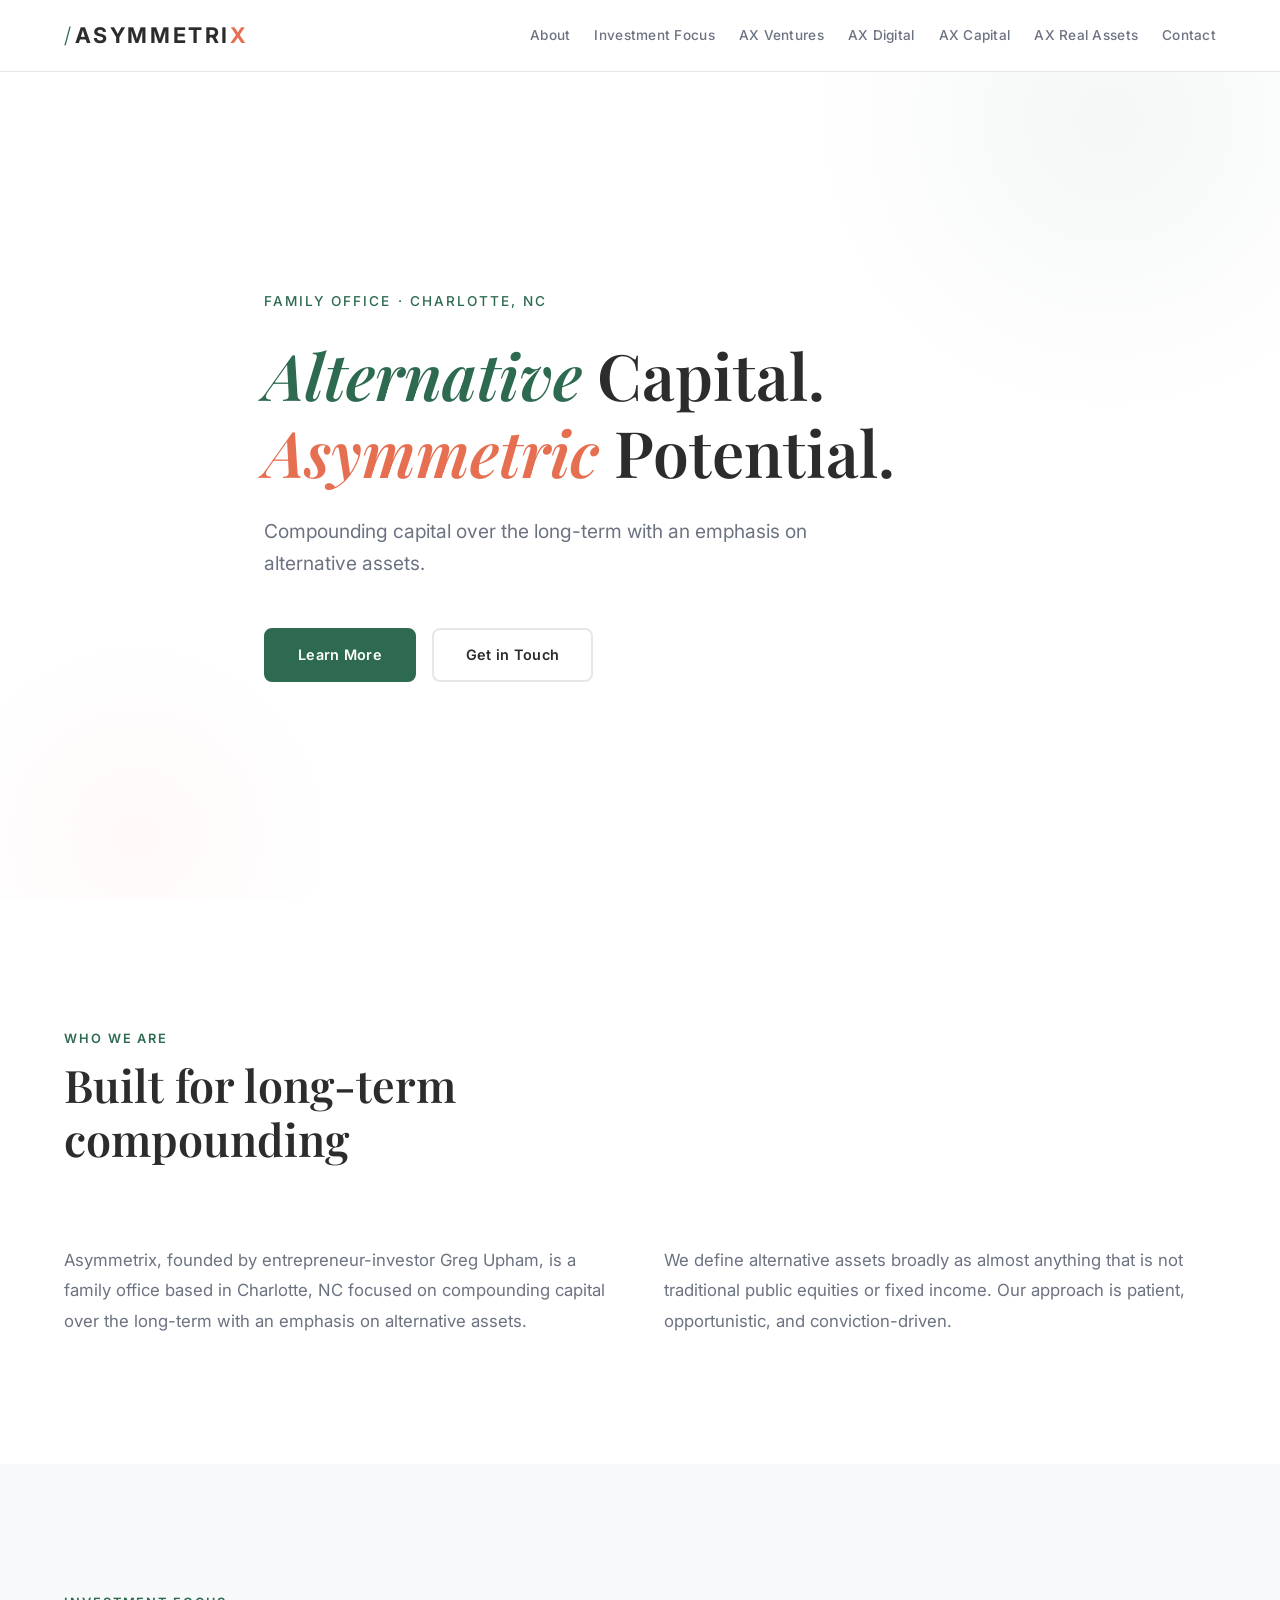
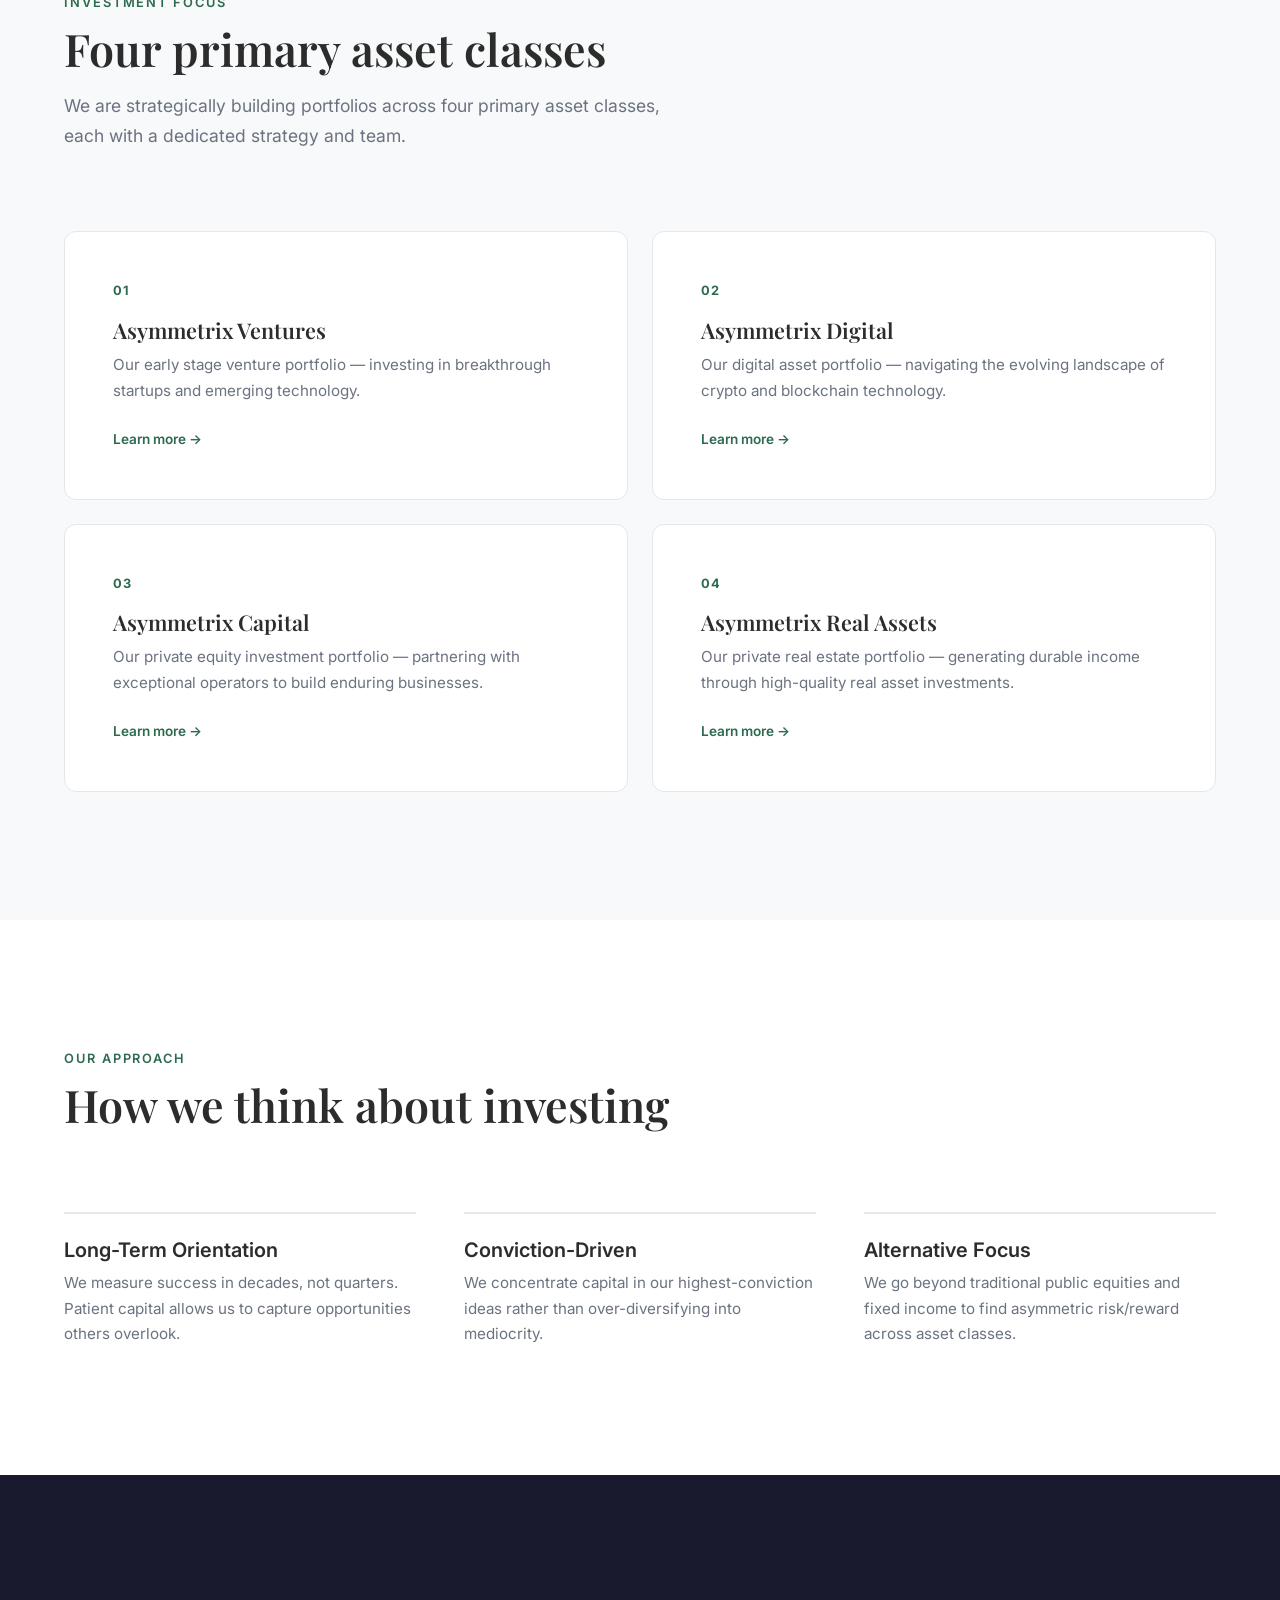
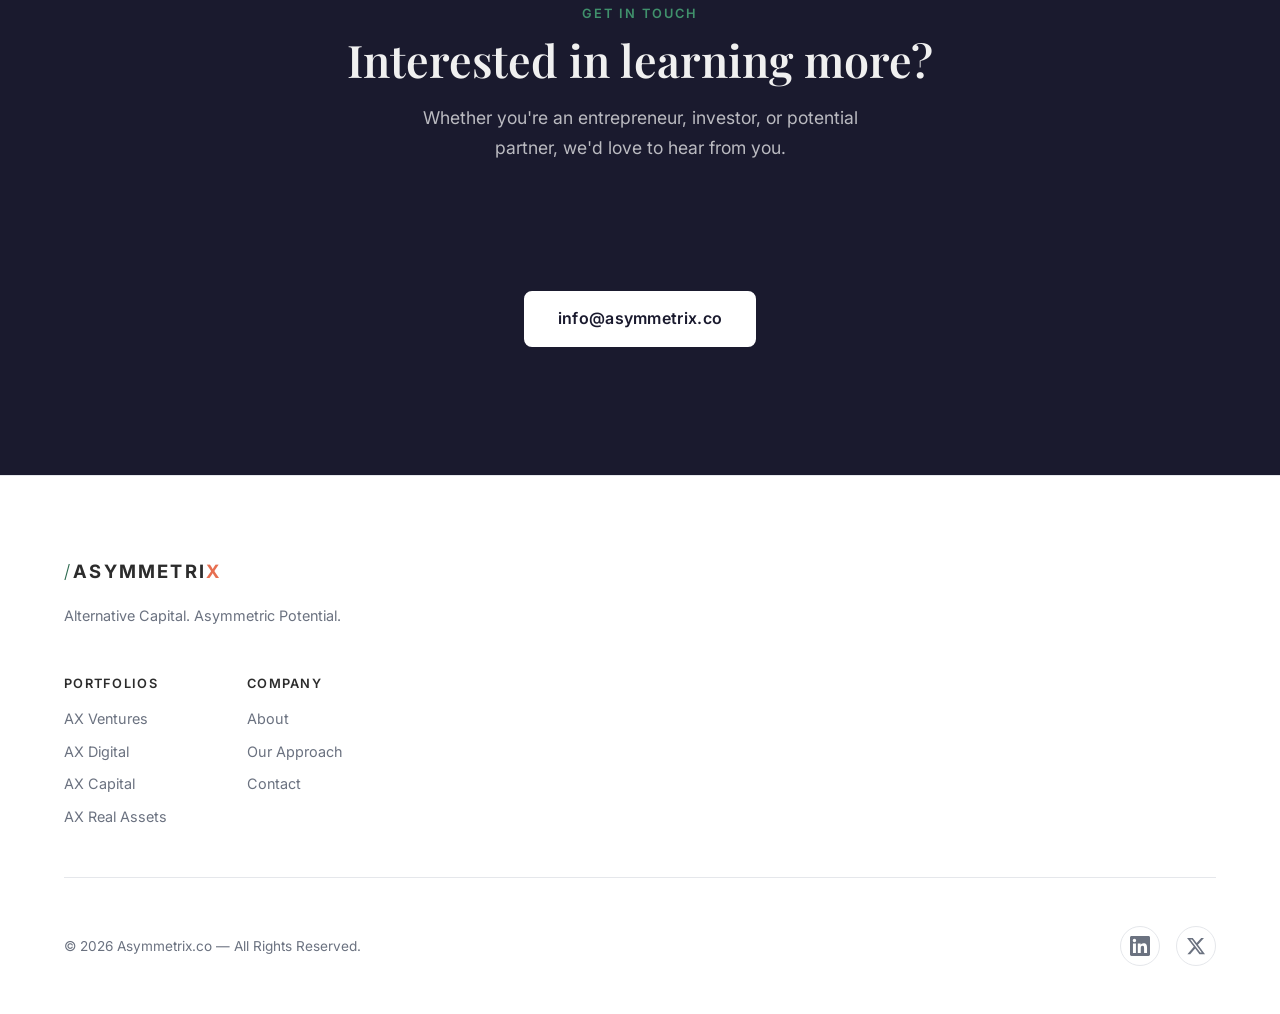
==== index.html @ 746d94e1 "Add redesigned website foundation — HTML, CSS, and JS Light & minimal redesign with clean typography" ====
<!DOCTYPE html>
<html lang="en">
<head>
  <meta charset="UTF-8">
  <meta name="viewport" content="width=device-width, initial-scale=1.0">
  <title>Asymmetrix — Alternative Capital. Asymmetric Potential.</title>
  <meta name="description" content="Asymmetrix is a family office based in Charlotte, NC focused on compounding capital over the long-term with an emphasis on alternative assets.">
  <link rel="stylesheet" href="css/styles.css">
  <!-- Google Fonts -->
  <link rel="preconnect" href="https://fonts.googleapis.com">
  <link rel="preconnect" href="https://fonts.gstatic.com" crossorigin>
  <link href="https://fonts.googleapis.com/css2?family=Inter:wght@300;400;500;600;700&family=Playfair+Display:ital,wght@0,400;0,600;1,400&display=swap" rel="stylesheet">
</head>
<body>

  <!-- ============================================
       HEADER / NAVIGATION
       ============================================ -->
  <header class="site-header" id="header">
    <div class="container header-inner">
      <!-- Logo -->
      <a href="/" class="logo">
        <span class="logo-mark">/</span>ASYMMETRI<span class="logo-x">X</span>
      </a>

      <!-- Mobile menu toggle -->
      <button class="menu-toggle" id="menuToggle" aria-label="Toggle navigation">
        <span></span>
        <span></span>
        <span></span>
      </button>

      <!-- Navigation -->
      <nav class="main-nav" id="mainNav">
        <a href="#about">About</a>
        <a href="#focus">Investment Focus</a>
        <a href="#ventures">AX Ventures</a>
        <a href="#digital">AX Digital</a>
        <a href="#capital">AX Capital</a>
        <a href="#real-assets">AX Real Assets</a>
        <a href="#contact">Contact</a>
      </nav>
    </div>
  </header>

  <!-- ============================================
       HERO SECTION
       ============================================ -->
  <section class="hero">
    <div class="container hero-content">
      <p class="hero-label">Family Office &middot; Charlotte, NC</p>
      <h1 class="hero-title">
        <span class="hero-alt">Alternative</span> Capital.<br>
        <span class="hero-asym">Asymmetric</span> Potential.
      </h1>
      <p class="hero-subtitle">
        Compounding capital over the long-term with an emphasis on alternative assets.
      </p>
      <div class="hero-actions">
        <a href="#about" class="btn btn-primary">Learn More</a>
        <a href="#contact" class="btn btn-outline">Get in Touch</a>
      </div>
    </div>
  </section>

  <!-- ============================================
       ABOUT SECTION — "Who Are We?"
       ============================================ -->
  <section class="section" id="about">
    <div class="container">
      <div class="section-header">
        <p class="section-label">Who We Are</p>
        <h2 class="section-title">Built for long-term<br>compounding</h2>
      </div>
      <div class="two-col">
        <div class="col">
          <p>
            Asymmetrix, founded by entrepreneur-investor Greg Upham, is a
            family office based in Charlotte, NC focused on compounding
            capital over the long-term with an emphasis on alternative assets.
          </p>
        </div>
        <div class="col">
          <p>
            We define alternative assets broadly as almost anything that is not
            traditional public equities or fixed income. Our approach is
            patient, opportunistic, and conviction-driven.
          </p>
        </div>
      </div>
    </div>
  </section>

  <!-- ============================================
       INVESTMENT FOCUS SECTION
       ============================================ -->
  <section class="section section-light" id="focus">
    <div class="container">
      <div class="section-header">
        <p class="section-label">Investment Focus</p>
        <h2 class="section-title">Four primary asset classes</h2>
        <p class="section-desc">
          We are strategically building portfolios across four primary asset
          classes, each with a dedicated strategy and team.
        </p>
      </div>

      <div class="card-grid">
        <!-- Card 1: Ventures -->
        <a href="#ventures" class="card" id="ventures">
          <div class="card-number">01</div>
          <h3 class="card-title">Asymmetrix Ventures</h3>
          <p class="card-desc">Our early stage venture portfolio — investing in breakthrough startups and emerging technology.</p>
          <span class="card-link">Learn more &rarr;</span>
        </a>

        <!-- Card 2: Digital -->
        <a href="#digital" class="card" id="digital">
          <div class="card-number">02</div>
          <h3 class="card-title">Asymmetrix Digital</h3>
          <p class="card-desc">Our digital asset portfolio — navigating the evolving landscape of crypto and blockchain technology.</p>
          <span class="card-link">Learn more &rarr;</span>
        </a>

        <!-- Card 3: Capital -->
        <a href="#capital" class="card" id="capital">
          <div class="card-number">03</div>
          <h3 class="card-title">Asymmetrix Capital</h3>
          <p class="card-desc">Our private equity investment portfolio — partnering with exceptional operators to build enduring businesses.</p>
          <span class="card-link">Learn more &rarr;</span>
        </a>

        <!-- Card 4: Real Assets -->
        <a href="#real-assets" class="card" id="real-assets">
          <div class="card-number">04</div>
          <h3 class="card-title">Asymmetrix Real Assets</h3>
          <p class="card-desc">Our private real estate portfolio — generating durable income through high-quality real asset investments.</p>
          <span class="card-link">Learn more &rarr;</span>
        </a>
      </div>
    </div>
  </section>

  <!-- ============================================
       VALUES / PHILOSOPHY SECTION
       ============================================ -->
  <section class="section" id="philosophy">
    <div class="container">
      <div class="section-header">
        <p class="section-label">Our Approach</p>
        <h2 class="section-title">How we think about investing</h2>
      </div>
      <div class="values-grid">
        <div class="value-item">
          <h3>Long-Term Orientation</h3>
          <p>We measure success in decades, not quarters. Patient capital allows us to capture opportunities others overlook.</p>
        </div>
        <div class="value-item">
          <h3>Conviction-Driven</h3>
          <p>We concentrate capital in our highest-conviction ideas rather than over-diversifying into mediocrity.</p>
        </div>
        <div class="value-item">
          <h3>Alternative Focus</h3>
          <p>We go beyond traditional public equities and fixed income to find asymmetric risk/reward across asset classes.</p>
        </div>
      </div>
    </div>
  </section>

  <!-- ============================================
       CONTACT SECTION
       ============================================ -->
  <section class="section section-dark" id="contact">
    <div class="container contact-content">
      <div class="section-header">
        <p class="section-label section-label-light">Get in Touch</p>
        <h2 class="section-title section-title-light">Interested in learning more?</h2>
        <p class="contact-text">
          Whether you're an entrepreneur, investor, or potential partner,
          we'd love to hear from you.
        </p>
      </div>
      <a href="mailto:info@asymmetrix.co" class="btn btn-white">info@asymmetrix.co</a>
    </div>
  </section>

  <!-- ============================================
       FOOTER
       ============================================ -->
  <footer class="site-footer">
    <div class="container footer-inner">
      <div class="footer-brand">
        <a href="/" class="logo logo-footer">
          <span class="logo-mark">/</span>ASYMMETRI<span class="logo-x">X</span>
        </a>
        <p class="footer-tagline">Alternative Capital. Asymmetric Potential.</p>
      </div>

      <div class="footer-links">
        <div class="footer-col">
          <h4>Portfolios</h4>
          <a href="#ventures">AX Ventures</a>
          <a href="#digital">AX Digital</a>
          <a href="#capital">AX Capital</a>
          <a href="#real-assets">AX Real Assets</a>
        </div>
        <div class="footer-col">
          <h4>Company</h4>
          <a href="#about">About</a>
          <a href="#philosophy">Our Approach</a>
          <a href="#contact">Contact</a>
        </div>
      </div>

      <div class="footer-bottom">
        <p>&copy; 2026 Asymmetrix.co &mdash; All Rights Reserved.</p>
        <div class="footer-social">
          <!-- Update these href values with your actual social links -->
          <a href="https://linkedin.com" target="_blank" rel="noopener" aria-label="LinkedIn">
            <svg width="20" height="20" viewBox="0 0 24 24" fill="currentColor"><path d="M20.447 20.452h-3.554v-5.569c0-1.328-.027-3.037-1.852-3.037-1.853 0-2.136 1.445-2.136 2.939v5.667H9.351V9h3.414v1.561h.046c.477-.9 1.637-1.85 3.37-1.85 3.601 0 4.267 2.37 4.267 5.455v6.286zM5.337 7.433a2.062 2.062 0 01-2.063-2.065 2.064 2.064 0 112.063 2.065zm1.782 13.019H3.555V9h3.564v11.452zM22.225 0H1.771C.792 0 0 .774 0 1.729v20.542C0 23.227.792 24 1.771 24h20.451C23.2 24 24 23.227 24 22.271V1.729C24 .774 23.2 0 22.222 0h.003z"/></svg>
          </a>
          <a href="https://twitter.com" target="_blank" rel="noopener" aria-label="Twitter / X">
            <svg width="20" height="20" viewBox="0 0 24 24" fill="currentColor"><path d="M18.244 2.25h3.308l-7.227 8.26 8.502 11.24H16.17l-5.214-6.817L4.99 21.75H1.68l7.73-8.835L1.254 2.25H8.08l4.713 6.231zm-1.161 17.52h1.833L7.084 4.126H5.117z"/></svg>
          </a>
        </div>
      </div>
    </div>
  </footer>

  <script src="js/main.js"></script>
</body>
</html>
---- css/styles.css ----
/* ============================================
   ASYMMETRIX — Main Stylesheet

   TABLE OF CONTENTS:
   1. Variables & Reset
   2. Typography
   3. Layout Utilities
   4. Header & Navigation
   5. Hero Section
   6. Sections (General)
   7. About Section
   8. Investment Focus Cards
   9. Values / Philosophy
   10. Contact Section
   11. Footer
   12. Buttons
   13. Animations
   14. Responsive (Tablet)
   15. Responsive (Mobile)
   ============================================ */

/* ============================================
   1. VARIABLES & RESET
   ============================================ */
:root {
  /* Brand Colors — edit these to update the entire site */
  --color-primary: #2d6a4f;        /* Deep green — main brand color */
  --color-primary-light: #40916c;  /* Lighter green for hovers */
  --color-accent: #e76f51;         /* Warm orange accent (from original tagline) */

  /* Neutrals */
  --color-bg: #ffffff;
  --color-bg-light: #f8f9fa;
  --color-bg-dark: #1a1a2e;
  --color-text: #2c2c2c;
  --color-text-secondary: #6b7280;
  --color-text-light: #f0f0f0;
  --color-border: #e5e7eb;

  /* Typography */
  --font-sans: 'Inter', -apple-system, BlinkMacSystemFont, 'Segoe UI', sans-serif;
  --font-serif: 'Playfair Display', Georgia, 'Times New Roman', serif;

  /* Spacing scale */
  --space-xs: 0.5rem;
  --space-sm: 1rem;
  --space-md: 1.5rem;
  --space-lg: 3rem;
  --space-xl: 5rem;
  --space-2xl: 8rem;

  /* Sizing */
  --max-width: 1200px;
  --header-height: 72px;

  /* Transitions */
  --transition: 0.3s ease;
}

*,
*::before,
*::after {
  margin: 0;
  padding: 0;
  box-sizing: border-box;
}

html {
  scroll-behavior: smooth;
  scroll-padding-top: var(--header-height);
}

body {
  font-family: var(--font-sans);
  font-size: 1rem;
  line-height: 1.7;
  color: var(--color-text);
  background: var(--color-bg);
  -webkit-font-smoothing: antialiased;
  -moz-osx-font-smoothing: grayscale;
}

img {
  max-width: 100%;
  height: auto;
  display: block;
}

a {
  text-decoration: none;
  color: inherit;
  transition: color var(--transition);
}

/* ============================================
   2. TYPOGRAPHY
   ============================================ */
h1, h2, h3, h4 {
  font-family: var(--font-serif);
  font-weight: 600;
  line-height: 1.2;
}

h1 { font-size: clamp(2.5rem, 5vw, 4rem); }
h2 { font-size: clamp(2rem, 3.5vw, 3rem); }
h3 { font-size: 1.25rem; font-family: var(--font-sans); font-weight: 600; }

p {
  color: var(--color-text-secondary);
  max-width: 60ch;
}

/* ============================================
   3. LAYOUT UTILITIES
   ============================================ */
.container {
  width: 100%;
  max-width: var(--max-width);
  margin: 0 auto;
  padding: 0 var(--space-md);
}

.two-col {
  display: grid;
  grid-template-columns: 1fr 1fr;
  gap: var(--space-lg);
  margin-top: var(--space-lg);
}

/* ============================================
   4. HEADER & NAVIGATION
   ============================================ */
.site-header {
  position: fixed;
  top: 0;
  left: 0;
  right: 0;
  z-index: 1000;
  height: var(--header-height);
  background: rgba(255, 255, 255, 0.95);
  backdrop-filter: blur(12px);
  -webkit-backdrop-filter: blur(12px);
  border-bottom: 1px solid var(--color-border);
  transition: box-shadow var(--transition);
}

.site-header.scrolled {
  box-shadow: 0 1px 12px rgba(0, 0, 0, 0.06);
}

.header-inner {
  display: flex;
  align-items: center;
  justify-content: space-between;
  height: 100%;
}

/* Logo */
.logo {
  font-family: var(--font-sans);
  font-size: 1.35rem;
  font-weight: 700;
  letter-spacing: 0.12em;
  color: var(--color-text);
}

.logo-mark {
  color: var(--color-primary);
  font-weight: 300;
  margin-right: 1px;
}

.logo-x {
  color: var(--color-accent);
}

/* Desktop Nav */
.main-nav {
  display: flex;
  align-items: center;
  gap: var(--space-md);
}

.main-nav a {
  font-size: 0.85rem;
  font-weight: 500;
  color: var(--color-text-secondary);
  letter-spacing: 0.02em;
  padding: 0.35rem 0;
  position: relative;
}

.main-nav a::after {
  content: '';
  position: absolute;
  bottom: 0;
  left: 0;
  width: 0;
  height: 2px;
  background: var(--color-primary);
  transition: width var(--transition);
}

.main-nav a:hover {
  color: var(--color-text);
}

.main-nav a:hover::after {
  width: 100%;
}

/* Mobile menu toggle */
.menu-toggle {
  display: none;
  flex-direction: column;
  justify-content: center;
  gap: 5px;
  background: none;
  border: none;
  cursor: pointer;
  padding: 8px;
  z-index: 1001;
}

.menu-toggle span {
  display: block;
  width: 24px;
  height: 2px;
  background: var(--color-text);
  transition: var(--transition);
}

.menu-toggle.active span:nth-child(1) {
  transform: rotate(45deg) translate(5px, 5px);
}

.menu-toggle.active span:nth-child(2) {
  opacity: 0;
}

.menu-toggle.active span:nth-child(3) {
  transform: rotate(-45deg) translate(5px, -5px);
}

/* ============================================
   5. HERO SECTION
   ============================================ */
.hero {
  min-height: 100vh;
  display: flex;
  align-items: center;
  padding-top: var(--header-height);
  background: var(--color-bg);
  position: relative;
  overflow: hidden;
}

/* Subtle decorative element */
.hero::before {
  content: '';
  position: absolute;
  top: -20%;
  right: -10%;
  width: 600px;
  height: 600px;
  background: radial-gradient(circle, rgba(45, 106, 79, 0.05) 0%, transparent 70%);
  border-radius: 50%;
  pointer-events: none;
}

.hero::after {
  content: '';
  position: absolute;
  bottom: -15%;
  left: -5%;
  width: 400px;
  height: 400px;
  background: radial-gradient(circle, rgba(231, 111, 81, 0.04) 0%, transparent 70%);
  border-radius: 50%;
  pointer-events: none;
}

.hero-content {
  position: relative;
  z-index: 1;
  max-width: 800px;
}

.hero-label {
  font-size: 0.85rem;
  font-weight: 500;
  letter-spacing: 0.15em;
  text-transform: uppercase;
  color: var(--color-primary);
  margin-bottom: var(--space-md);
}

.hero-title {
  color: var(--color-text);
  margin-bottom: var(--space-md);
}

.hero-alt {
  font-style: italic;
  color: var(--color-primary);
}

.hero-asym {
  font-style: italic;
  color: var(--color-accent);
}

.hero-subtitle {
  font-size: 1.2rem;
  max-width: 50ch;
  margin-bottom: var(--space-lg);
}

.hero-actions {
  display: flex;
  gap: var(--space-sm);
  flex-wrap: wrap;
}

/* ============================================
   6. SECTIONS (General)
   ============================================ */
.section {
  padding: var(--space-2xl) 0;
}

.section-light {
  background: var(--color-bg-light);
}

.section-dark {
  background: var(--color-bg-dark);
}

.section-header {
  margin-bottom: var(--space-xl);
}

.section-label {
  font-size: 0.8rem;
  font-weight: 600;
  letter-spacing: 0.15em;
  text-transform: uppercase;
  color: var(--color-primary);
  margin-bottom: var(--space-xs);
}

.section-label-light {
  color: var(--color-primary-light);
}

.section-title {
  color: var(--color-text);
  margin-bottom: var(--space-sm);
}

.section-title-light {
  color: var(--color-text-light);
}

.section-desc {
  font-size: 1.1rem;
  max-width: 55ch;
}

/* ============================================
   7. ABOUT SECTION
   ============================================ */
.two-col p {
  font-size: 1.05rem;
  line-height: 1.8;
}

/* ============================================
   8. INVESTMENT FOCUS CARDS
   ============================================ */
.card-grid {
  display: grid;
  grid-template-columns: repeat(2, 1fr);
  gap: var(--space-md);
}

.card {
  display: flex;
  flex-direction: column;
  padding: var(--space-lg);
  background: var(--color-bg);
  border: 1px solid var(--color-border);
  border-radius: 12px;
  transition: all var(--transition);
  cursor: pointer;
}

.card:hover {
  border-color: var(--color-primary);
  box-shadow: 0 8px 30px rgba(45, 106, 79, 0.08);
  transform: translateY(-2px);
}

.card-number {
  font-size: 0.8rem;
  font-weight: 700;
  color: var(--color-primary);
  letter-spacing: 0.05em;
  margin-bottom: var(--space-sm);
}

.card-title {
  font-family: var(--font-serif);
  font-size: 1.35rem;
  font-weight: 600;
  color: var(--color-text);
  margin-bottom: var(--space-xs);
}

.card-desc {
  font-size: 0.95rem;
  flex-grow: 1;
  margin-bottom: var(--space-md);
}

.card-link {
  font-size: 0.85rem;
  font-weight: 600;
  color: var(--color-primary);
  transition: color var(--transition);
}

.card:hover .card-link {
  color: var(--color-primary-light);
}

/* ============================================
   9. VALUES / PHILOSOPHY
   ============================================ */
.values-grid {
  display: grid;
  grid-template-columns: repeat(3, 1fr);
  gap: var(--space-lg);
  margin-top: var(--space-lg);
}

.value-item {
  padding-top: var(--space-md);
  border-top: 2px solid var(--color-border);
}

.value-item:hover {
  border-top-color: var(--color-primary);
}

.value-item h3 {
  margin-bottom: var(--space-xs);
  color: var(--color-text);
}

.value-item p {
  font-size: 0.95rem;
}

/* ============================================
   10. CONTACT SECTION
   ============================================ */
.contact-content {
  text-align: center;
  display: flex;
  flex-direction: column;
  align-items: center;
}

.contact-content .section-header {
  display: flex;
  flex-direction: column;
  align-items: center;
}

.contact-text {
  font-size: 1.1rem;
  color: rgba(255, 255, 255, 0.7);
  max-width: 45ch;
  margin-bottom: var(--space-lg);
}

/* ============================================
   11. FOOTER
   ============================================ */
.site-footer {
  background: var(--color-bg);
  border-top: 1px solid var(--color-border);
  padding: var(--space-xl) 0 var(--space-lg);
}

.footer-inner {
  display: flex;
  flex-direction: column;
  gap: var(--space-lg);
}

.footer-brand {
  max-width: 300px;
}

.logo-footer {
  font-size: 1.15rem;
  margin-bottom: var(--space-xs);
  display: inline-block;
}

.footer-tagline {
  font-size: 0.9rem;
  color: var(--color-text-secondary);
  margin-top: var(--space-xs);
}

.footer-links {
  display: flex;
  gap: var(--space-xl);
}

.footer-col {
  display: flex;
  flex-direction: column;
  gap: var(--space-xs);
}

.footer-col h4 {
  font-family: var(--font-sans);
  font-size: 0.8rem;
  font-weight: 600;
  letter-spacing: 0.1em;
  text-transform: uppercase;
  color: var(--color-text);
  margin-bottom: var(--space-xs);
}

.footer-col a {
  font-size: 0.9rem;
  color: var(--color-text-secondary);
}

.footer-col a:hover {
  color: var(--color-primary);
}

.footer-bottom {
  display: flex;
  align-items: center;
  justify-content: space-between;
  padding-top: var(--space-lg);
  border-top: 1px solid var(--color-border);
}

.footer-bottom p {
  font-size: 0.85rem;
  color: var(--color-text-secondary);
}

.footer-social {
  display: flex;
  gap: var(--space-sm);
}

.footer-social a {
  display: flex;
  align-items: center;
  justify-content: center;
  width: 40px;
  height: 40px;
  border-radius: 50%;
  color: var(--color-text-secondary);
  border: 1px solid var(--color-border);
  transition: all var(--transition);
}

.footer-social a:hover {
  color: var(--color-primary);
  border-color: var(--color-primary);
  background: rgba(45, 106, 79, 0.05);
}

/* ============================================
   12. BUTTONS
   ============================================ */
.btn {
  display: inline-flex;
  align-items: center;
  justify-content: center;
  padding: 0.8rem 2rem;
  font-family: var(--font-sans);
  font-size: 0.9rem;
  font-weight: 600;
  letter-spacing: 0.02em;
  border-radius: 8px;
  border: 2px solid transparent;
  cursor: pointer;
  transition: all var(--transition);
}

.btn-primary {
  background: var(--color-primary);
  color: #fff;
  border-color: var(--color-primary);
}

.btn-primary:hover {
  background: var(--color-primary-light);
  border-color: var(--color-primary-light);
}

.btn-outline {
  background: transparent;
  color: var(--color-text);
  border-color: var(--color-border);
}

.btn-outline:hover {
  border-color: var(--color-text);
}

.btn-white {
  background: #fff;
  color: var(--color-bg-dark);
  border-color: #fff;
  font-size: 1rem;
}

.btn-white:hover {
  background: transparent;
  color: #fff;
}

/* ============================================
   13. ANIMATIONS
   ============================================ */
.fade-up {
  opacity: 0;
  transform: translateY(24px);
  transition: opacity 0.6s ease, transform 0.6s ease;
}

.fade-up.visible {
  opacity: 1;
  transform: translateY(0);
}

/* ============================================
   14. RESPONSIVE — Tablet (< 1024px)
   ============================================ */
@media (max-width: 1024px) {
  .main-nav {
    gap: var(--space-sm);
  }

  .main-nav a {
    font-size: 0.8rem;
  }

  .values-grid {
    grid-template-columns: 1fr 1fr;
  }
}

/* ============================================
   15. RESPONSIVE — Mobile (< 768px)
   ============================================ */
@media (max-width: 768px) {
  :root {
    --space-xl: 3.5rem;
    --space-2xl: 5rem;
  }

  /* Mobile nav */
  .menu-toggle {
    display: flex;
  }

  .main-nav {
    position: fixed;
    top: 0;
    right: -100%;
    width: 280px;
    height: 100vh;
    background: var(--color-bg);
    flex-direction: column;
    align-items: flex-start;
    padding: calc(var(--header-height) + var(--space-lg)) var(--space-lg) var(--space-lg);
    box-shadow: -4px 0 20px rgba(0, 0, 0, 0.1);
    transition: right var(--transition);
    gap: var(--space-xs);
  }

  .main-nav.open {
    right: 0;
  }

  .main-nav a {
    font-size: 1rem;
    padding: var(--space-xs) 0;
  }

  /* Layout adjustments */
  .two-col {
    grid-template-columns: 1fr;
    gap: var(--space-md);
  }

  .card-grid {
    grid-template-columns: 1fr;
  }

  .values-grid {
    grid-template-columns: 1fr;
    gap: var(--space-md);
  }

  .hero-title {
    font-size: 2.2rem;
  }

  .footer-links {
    flex-direction: column;
    gap: var(--space-lg);
  }

  .footer-bottom {
    flex-direction: column;
    gap: var(--space-sm);
    text-align: center;
  }
}
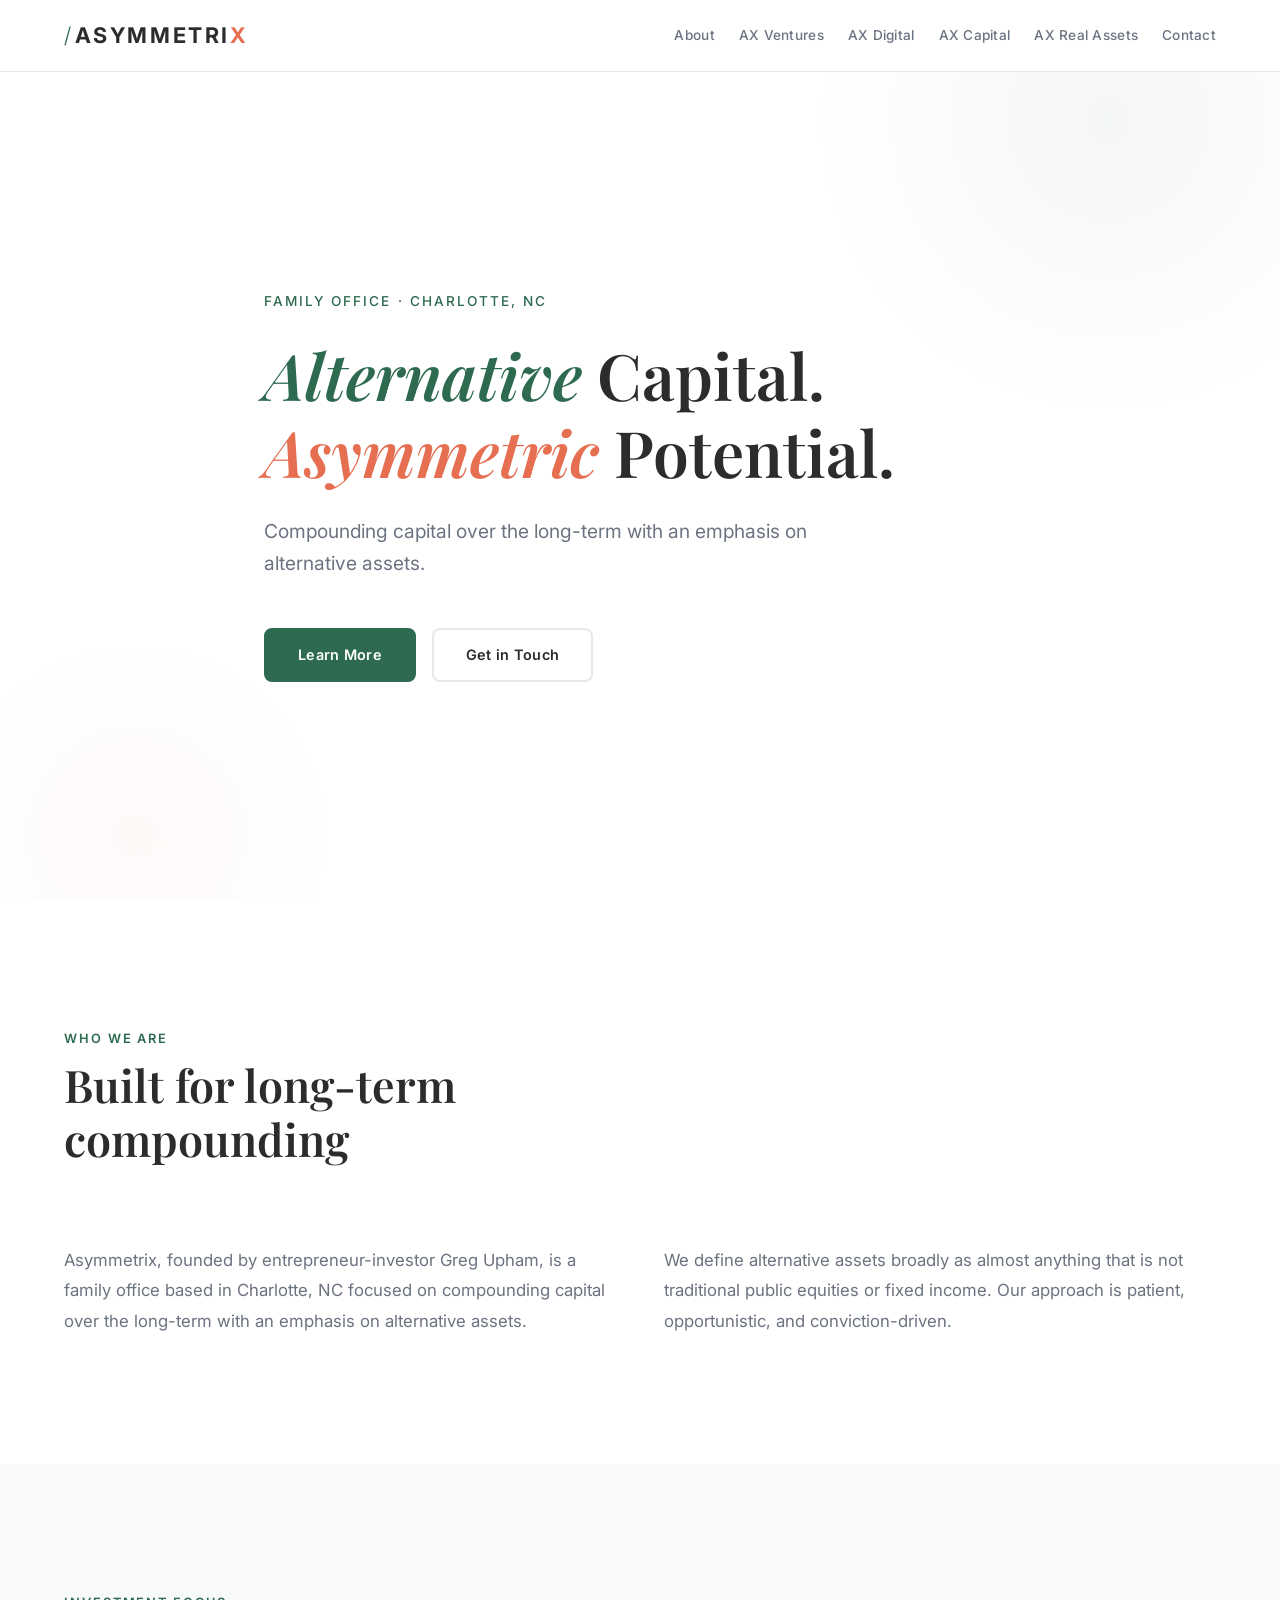
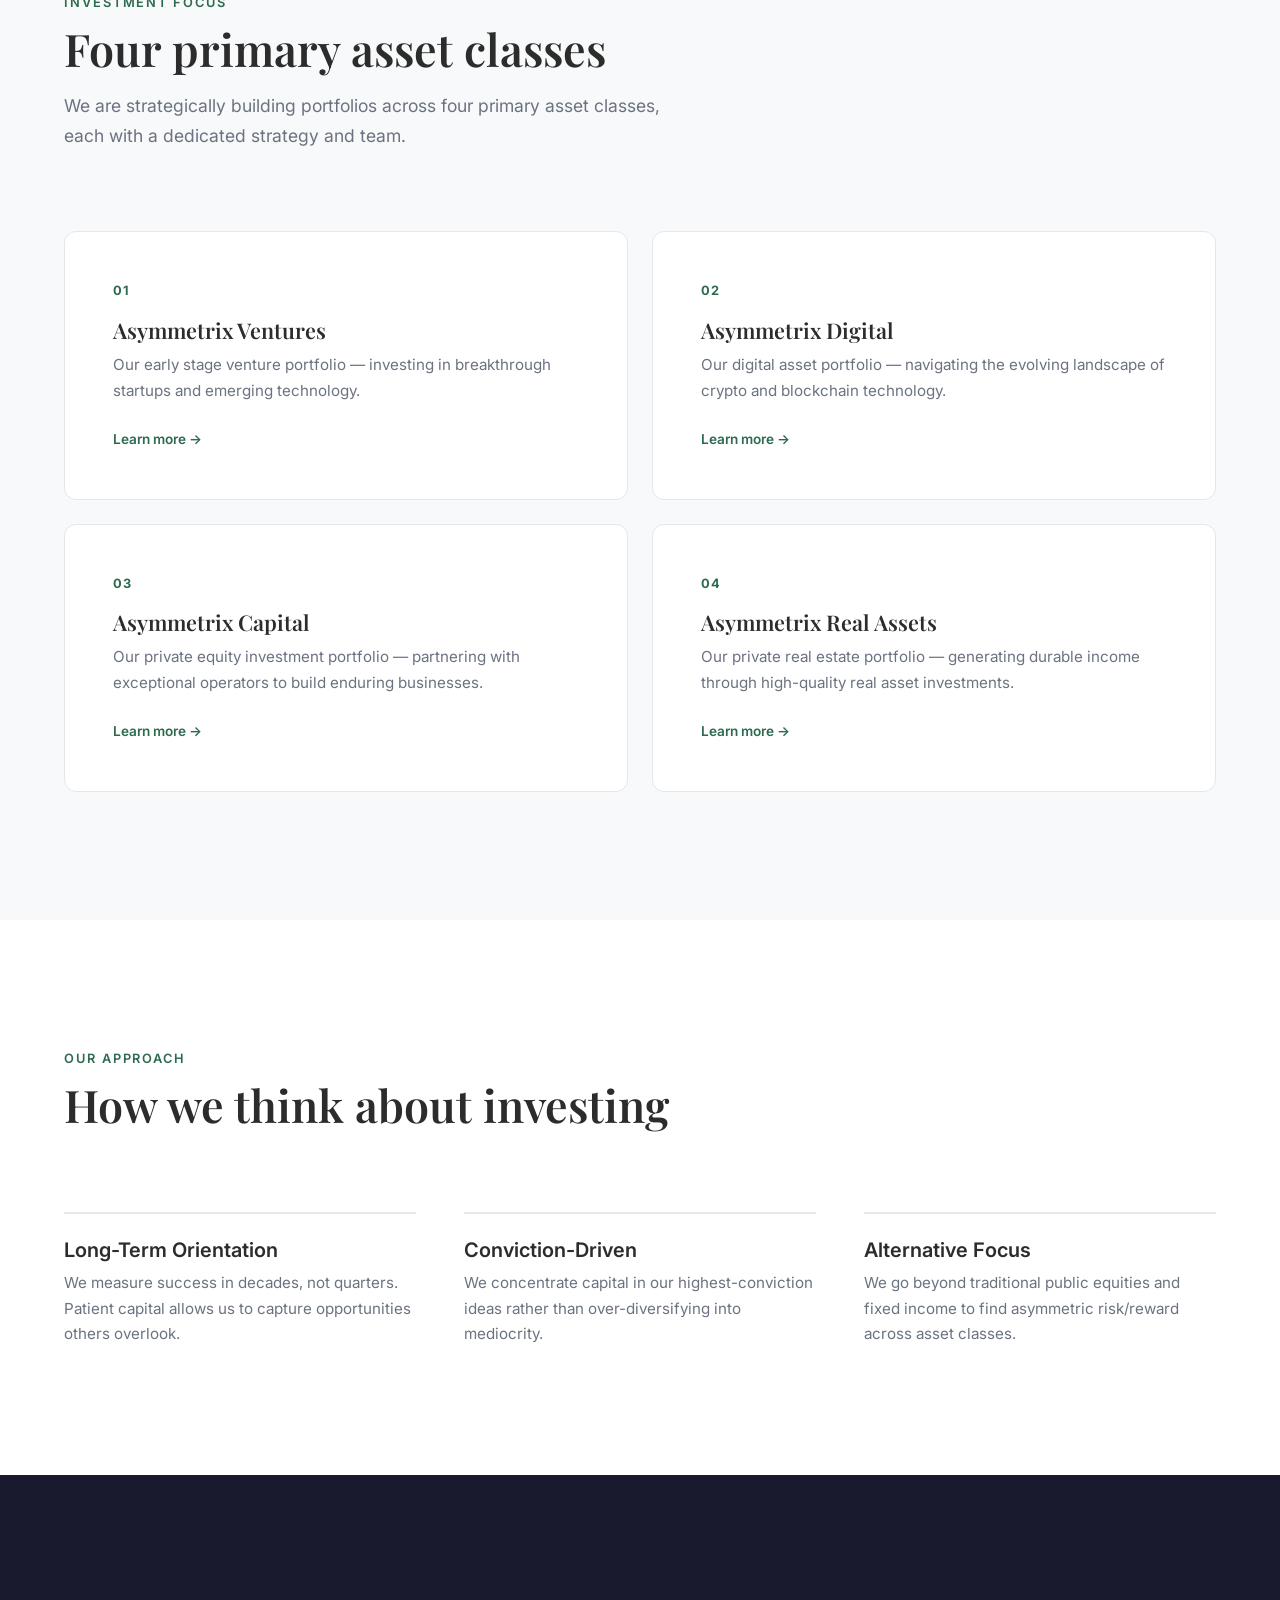
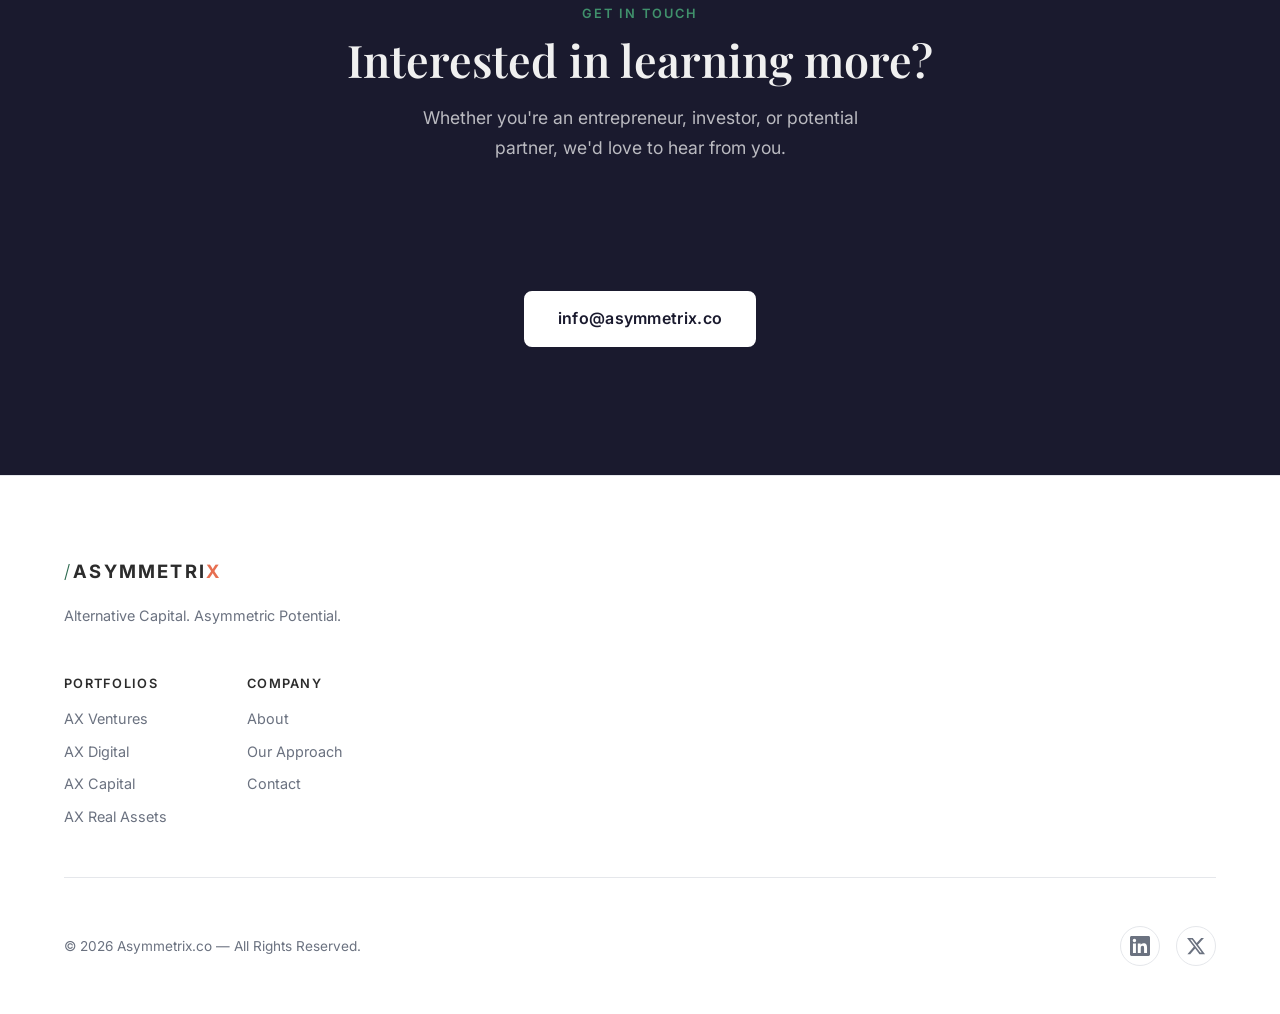
==== commit 18d99c03: "Add all pages: About, Ventures, Digital, Capital, Real Assets, Contact Complete multi-page website w" ====
--- a/index.html
+++ b/index.html
@@ -32,13 +32,12 @@
 
       <!-- Navigation -->
       <nav class="main-nav" id="mainNav">
-        <a href="#about">About</a>
-        <a href="#focus">Investment Focus</a>
-        <a href="#ventures">AX Ventures</a>
-        <a href="#digital">AX Digital</a>
-        <a href="#capital">AX Capital</a>
-        <a href="#real-assets">AX Real Assets</a>
-        <a href="#contact">Contact</a>
+        <a href="about.html">About</a>
+        <a href="ventures.html">AX Ventures</a>
+        <a href="digital.html">AX Digital</a>
+        <a href="capital.html">AX Capital</a>
+        <a href="real-assets.html">AX Real Assets</a>
+        <a href="contact.html">Contact</a>
       </nav>
     </div>
   </header>
--- a/css/styles.css
+++ b/css/styles.css
@@ -635,7 +635,330 @@
 }
 
 /* ============================================
-   13. ANIMATIONS
+   13. PAGE HERO (Sub-pages)
+   ============================================ */
+.page-hero {
+  padding: calc(var(--header-height) + var(--space-xl)) 0 var(--space-xl);
+  border-bottom: 1px solid var(--color-border);
+}
+
+.page-label {
+  font-size: 0.8rem;
+  font-weight: 600;
+  letter-spacing: 0.15em;
+  text-transform: uppercase;
+  color: var(--color-primary);
+  margin-bottom: var(--space-xs);
+}
+
+.page-title {
+  margin-bottom: var(--space-sm);
+}
+
+.page-subtitle {
+  font-size: 1.15rem;
+  max-width: 65ch;
+  color: var(--color-text-secondary);
+}
+
+/* ============================================
+   14. FOUNDER / ABOUT PAGE
+   ============================================ */
+.founder-layout {
+  display: grid;
+  grid-template-columns: 320px 1fr;
+  gap: var(--space-xl);
+  align-items: start;
+}
+
+.photo-placeholder {
+  width: 100%;
+  aspect-ratio: 3 / 4;
+  background: var(--color-bg-light);
+  border-radius: 12px;
+  display: flex;
+  align-items: center;
+  justify-content: center;
+  color: var(--color-text-secondary);
+  font-size: 0.9rem;
+  border: 1px solid var(--color-border);
+}
+
+.founder-bio p {
+  margin-bottom: var(--space-sm);
+  font-size: 1rem;
+  line-height: 1.8;
+}
+
+.founder-bio h3 {
+  margin-top: var(--space-lg);
+  margin-bottom: var(--space-sm);
+  padding-bottom: var(--space-xs);
+  border-bottom: 2px solid var(--color-primary);
+  display: inline-block;
+}
+
+/* ============================================
+   15. PARTNER / LOGO GRID
+   ============================================ */
+.partner-grid {
+  display: grid;
+  grid-template-columns: repeat(4, 1fr);
+  gap: var(--space-md);
+  margin-top: var(--space-lg);
+}
+
+.partner-item {
+  display: flex;
+  align-items: center;
+  justify-content: center;
+  padding: var(--space-md) var(--space-sm);
+  background: var(--color-bg);
+  border: 1px solid var(--color-border);
+  border-radius: 10px;
+  font-family: var(--font-sans);
+  font-size: 0.95rem;
+  font-weight: 600;
+  color: var(--color-text);
+  text-align: center;
+  min-height: 80px;
+  transition: all var(--transition);
+}
+
+.partner-item:hover {
+  border-color: var(--color-primary);
+  box-shadow: 0 4px 16px rgba(45, 106, 79, 0.06);
+}
+
+.partner-item img {
+  max-height: 48px;
+  width: auto;
+  object-fit: contain;
+}
+
+.partner-grid-sm {
+  grid-template-columns: repeat(3, 1fr);
+}
+
+.partner-item-sm {
+  min-height: 60px;
+  padding: var(--space-sm);
+  font-size: 0.85rem;
+}
+
+/* ============================================
+   16. STRATEGY LIST (Digital page)
+   ============================================ */
+.strategy-list {
+  display: flex;
+  flex-direction: column;
+  gap: var(--space-md);
+  margin-top: var(--space-lg);
+  max-width: 700px;
+}
+
+.strategy-item {
+  display: flex;
+  gap: var(--space-md);
+  align-items: flex-start;
+  padding: var(--space-md);
+  border-left: 3px solid var(--color-primary);
+  background: var(--color-bg-light);
+  border-radius: 0 8px 8px 0;
+}
+
+.strategy-number {
+  font-size: 0.8rem;
+  font-weight: 700;
+  color: var(--color-primary);
+  flex-shrink: 0;
+}
+
+.strategy-item p {
+  font-size: 1rem;
+  max-width: none;
+}
+
+/* ============================================
+   17. HIGHLIGHT BOX (Capital page)
+   ============================================ */
+.highlight-box {
+  padding: var(--space-lg);
+  background: var(--color-bg-light);
+  border-left: 4px solid var(--color-accent);
+  border-radius: 0 12px 12px 0;
+  max-width: 800px;
+}
+
+.highlight-box p {
+  font-size: 1.1rem;
+  line-height: 1.8;
+  max-width: none;
+  color: var(--color-text);
+}
+
+.text-link {
+  color: var(--color-primary);
+  font-weight: 600;
+  border-bottom: 1px solid var(--color-primary);
+}
+
+.text-link:hover {
+  color: var(--color-primary-light);
+  border-color: var(--color-primary-light);
+}
+
+/* ============================================
+   18. CTA GRID (Ventures page)
+   ============================================ */
+.cta-grid {
+  display: grid;
+  grid-template-columns: 1fr 1fr;
+  gap: var(--space-lg);
+}
+
+.cta-card {
+  padding: var(--space-lg);
+  border: 1px solid var(--color-border);
+  border-radius: 12px;
+  text-align: center;
+}
+
+.cta-card h3 {
+  font-family: var(--font-serif);
+  font-size: 1.35rem;
+  margin-bottom: var(--space-sm);
+}
+
+.cta-card p {
+  max-width: none;
+  margin-bottom: var(--space-md);
+}
+
+/* ============================================
+   19. CONTACT FORMS
+   ============================================ */
+.contact-grid {
+  display: grid;
+  grid-template-columns: 1fr 1fr;
+  gap: var(--space-lg);
+  align-items: start;
+}
+
+.contact-form-card {
+  padding: var(--space-lg);
+  border: 1px solid var(--color-border);
+  border-radius: 12px;
+  background: var(--color-bg);
+}
+
+.contact-form-card h3 {
+  font-family: var(--font-serif);
+  font-size: 1.35rem;
+  margin-bottom: var(--space-xs);
+}
+
+.form-intro {
+  font-size: 0.9rem;
+  margin-bottom: var(--space-md);
+}
+
+.form-heading {
+  font-family: var(--font-serif);
+  font-size: 1.1rem;
+  font-weight: 600;
+  margin-bottom: var(--space-md);
+  padding-bottom: var(--space-xs);
+  border-bottom: 1px solid var(--color-border);
+}
+
+.form {
+  display: flex;
+  flex-direction: column;
+  gap: var(--space-sm);
+}
+
+.form-group {
+  display: flex;
+  flex-direction: column;
+  gap: 4px;
+}
+
+.form-group label {
+  font-size: 0.85rem;
+  font-weight: 500;
+  color: var(--color-text);
+}
+
+.form-group input,
+.form-group textarea {
+  padding: 0.7rem 0.9rem;
+  border: 1px solid var(--color-border);
+  border-radius: 6px;
+  font-family: var(--font-sans);
+  font-size: 0.95rem;
+  color: var(--color-text);
+  background: var(--color-bg);
+  transition: border-color var(--transition);
+}
+
+.form-group input:focus,
+.form-group textarea:focus {
+  outline: none;
+  border-color: var(--color-primary);
+}
+
+.form-group textarea {
+  resize: vertical;
+  min-height: 100px;
+}
+
+.form-row {
+  display: grid;
+  grid-template-columns: 1fr 1fr;
+  gap: var(--space-sm);
+}
+
+.checkbox-group {
+  display: flex;
+  flex-direction: column;
+  gap: var(--space-xs);
+  margin-top: 4px;
+}
+
+.checkbox-label {
+  display: flex;
+  align-items: center;
+  gap: 8px;
+  font-size: 0.9rem;
+  color: var(--color-text-secondary);
+  cursor: pointer;
+}
+
+.checkbox-label input[type="checkbox"] {
+  accent-color: var(--color-primary);
+  width: 16px;
+  height: 16px;
+}
+
+.btn-full {
+  width: 100%;
+  margin-top: var(--space-xs);
+}
+
+/* ============================================
+   20. ACTIVE NAV LINK
+   ============================================ */
+.main-nav a.active {
+  color: var(--color-text);
+}
+
+.main-nav a.active::after {
+  width: 100%;
+}
+
+/* ============================================
+   21. ANIMATIONS
    ============================================ */
 .fade-up {
   opacity: 0;
@@ -649,7 +972,7 @@
 }
 
 /* ============================================
-   14. RESPONSIVE — Tablet (< 1024px)
+   22. RESPONSIVE — Tablet (< 1024px)
    ============================================ */
 @media (max-width: 1024px) {
   .main-nav {
@@ -663,10 +986,19 @@
   .values-grid {
     grid-template-columns: 1fr 1fr;
   }
-}
-
-/* ============================================
-   15. RESPONSIVE — Mobile (< 768px)
+
+  .founder-layout {
+    grid-template-columns: 260px 1fr;
+    gap: var(--space-lg);
+  }
+
+  .partner-grid {
+    grid-template-columns: repeat(3, 1fr);
+  }
+}
+
+/* ============================================
+   23. RESPONSIVE — Mobile (< 768px)
    ============================================ */
 @media (max-width: 768px) {
   :root {
@@ -732,4 +1064,36 @@
     gap: var(--space-sm);
     text-align: center;
   }
-}
+
+  /* Founder page */
+  .founder-layout {
+    grid-template-columns: 1fr;
+    gap: var(--space-lg);
+  }
+
+  .photo-placeholder {
+    max-width: 280px;
+  }
+
+  /* Partner grids */
+  .partner-grid {
+    grid-template-columns: repeat(2, 1fr);
+  }
+
+  .partner-grid-sm {
+    grid-template-columns: repeat(2, 1fr);
+  }
+
+  /* CTA & Contact grids */
+  .cta-grid {
+    grid-template-columns: 1fr;
+  }
+
+  .contact-grid {
+    grid-template-columns: 1fr;
+  }
+
+  .form-row {
+    grid-template-columns: 1fr;
+  }
+}
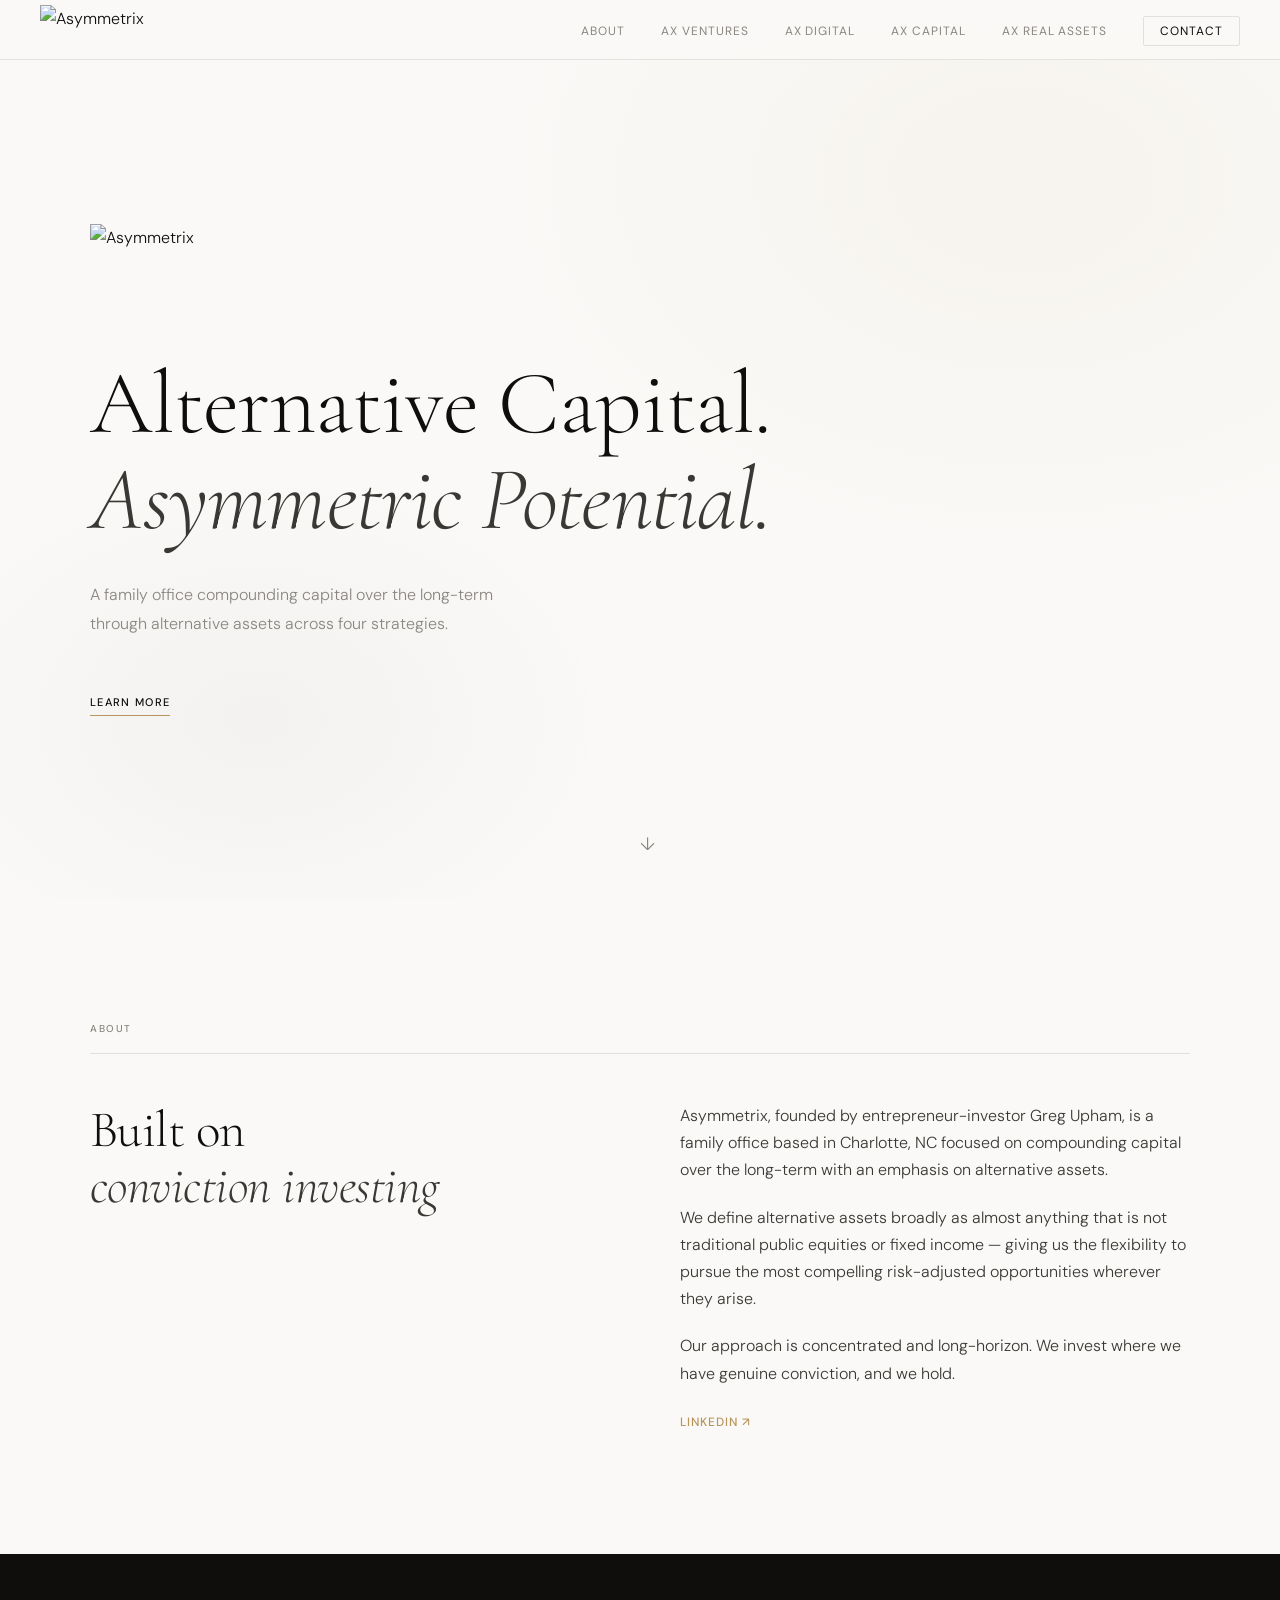
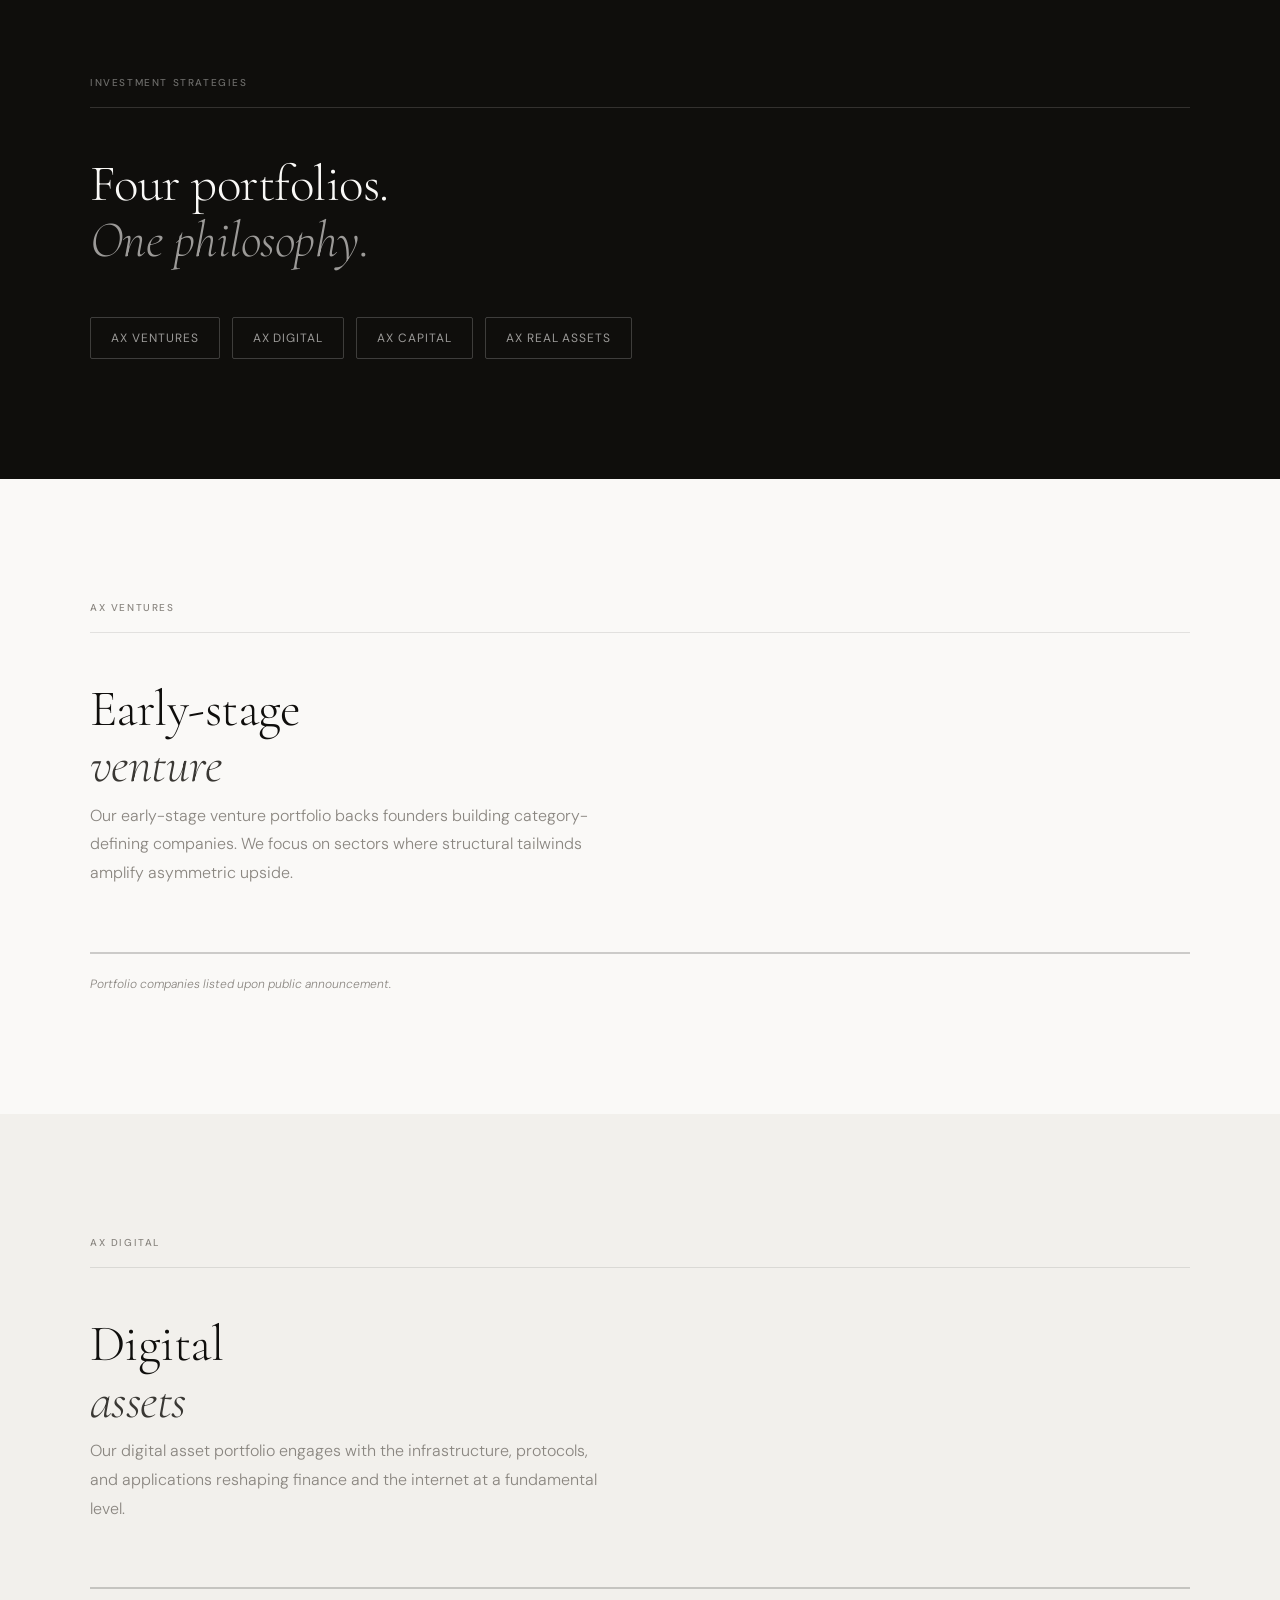
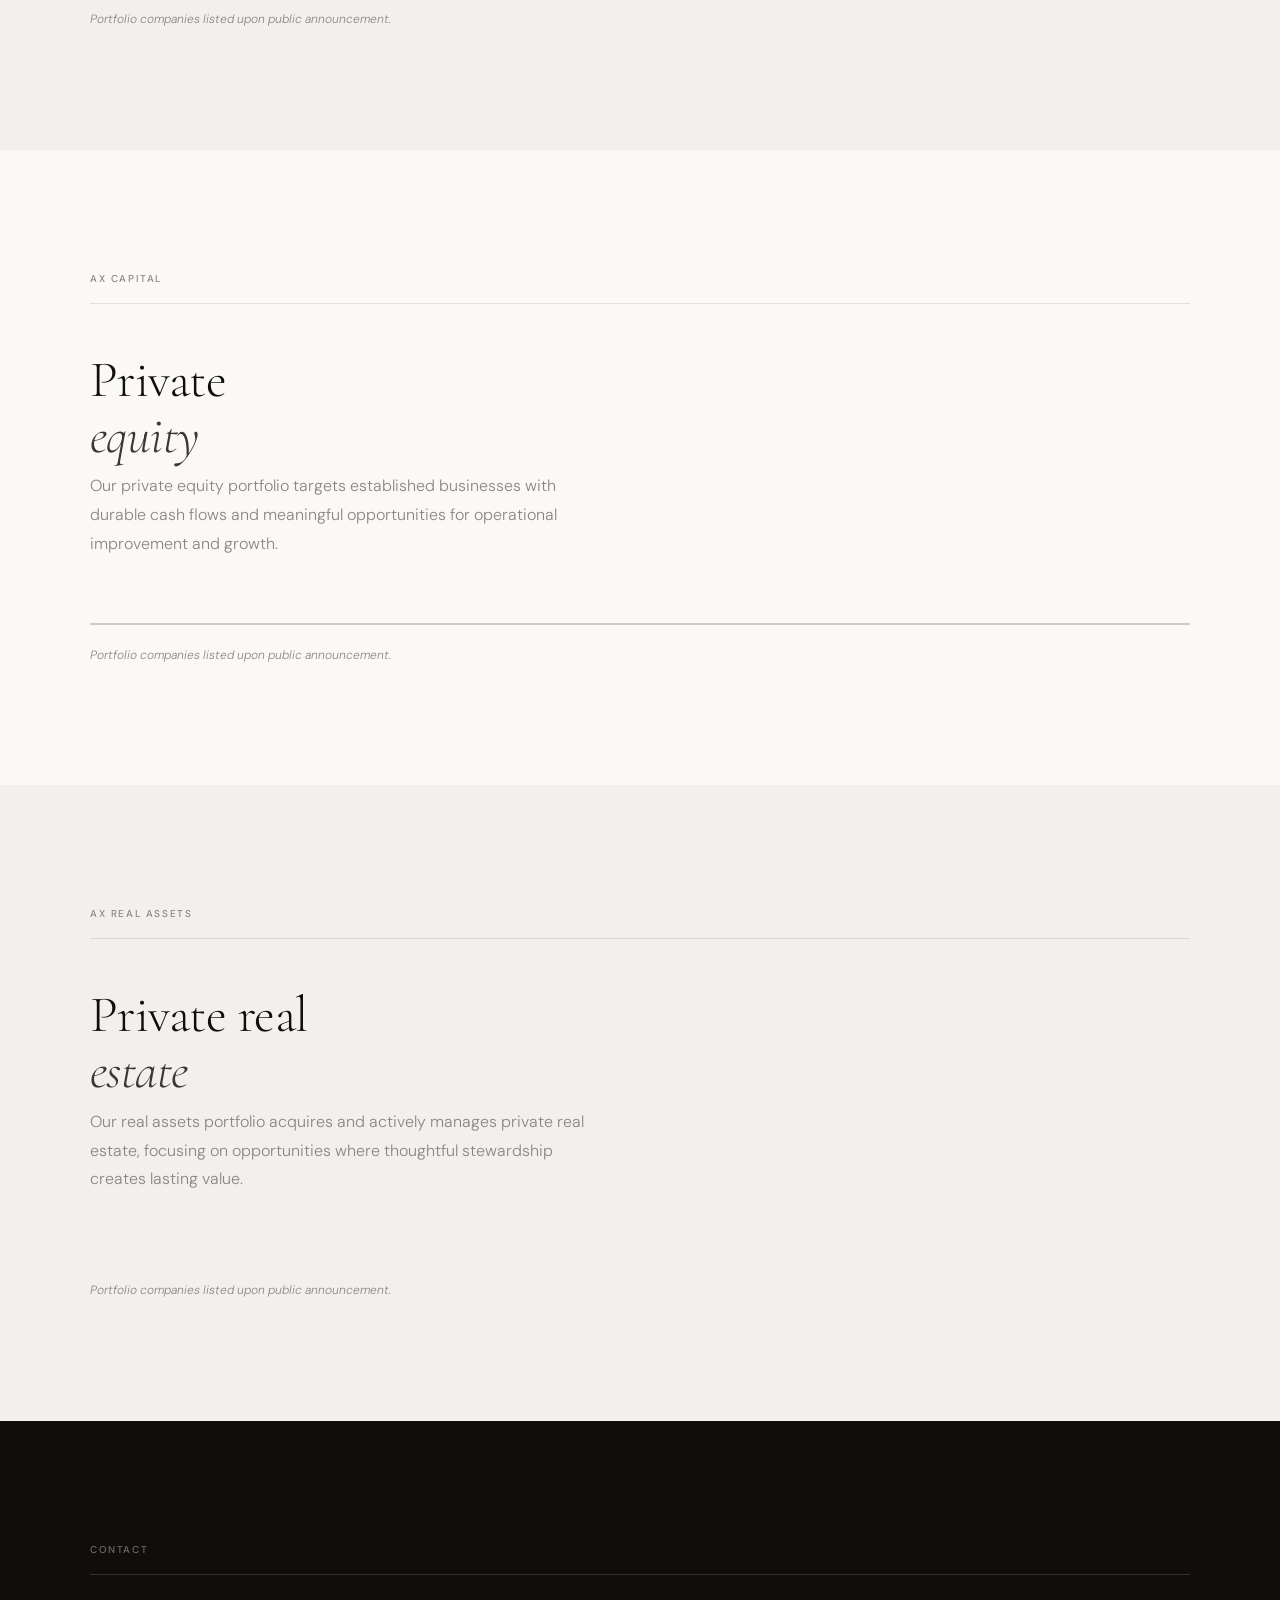
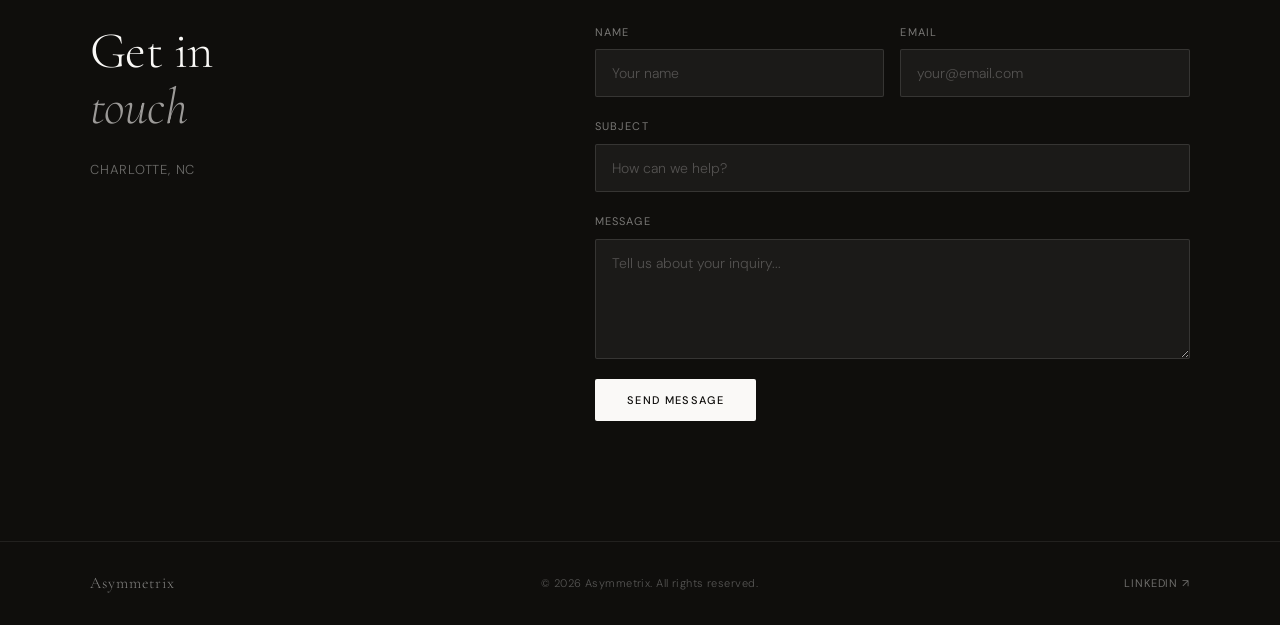
==== commit 2a7f48cd: "Add files via upload" ====
--- a/index.html
+++ b/index.html
@@ -1,231 +1,197 @@
 <!DOCTYPE html>
 <html lang="en">
 <head>
-  <meta charset="UTF-8">
-  <meta name="viewport" content="width=device-width, initial-scale=1.0">
-  <title>Asymmetrix — Alternative Capital. Asymmetric Potential.</title>
-  <meta name="description" content="Asymmetrix is a family office based in Charlotte, NC focused on compounding capital over the long-term with an emphasis on alternative assets.">
-  <link rel="stylesheet" href="css/styles.css">
-  <!-- Google Fonts -->
-  <link rel="preconnect" href="https://fonts.googleapis.com">
-  <link rel="preconnect" href="https://fonts.gstatic.com" crossorigin>
-  <link href="https://fonts.googleapis.com/css2?family=Inter:wght@300;400;500;600;700&family=Playfair+Display:ital,wght@0,400;0,600;1,400&display=swap" rel="stylesheet">
+<meta charset="UTF-8">
+<meta name="viewport" content="width=device-width, initial-scale=1.0">
+<title>Asymmetrix — Alternative Capital. Asymmetric Potential.</title>
+<link rel="preconnect" href="https://fonts.googleapis.com">
+<link rel="preconnect" href="https://fonts.gstatic.com" crossorigin>
+<link href="https://fonts.googleapis.com/css2?family=Cormorant+Garamond:ital,wght@0,300;0,400;0,600;1,300;1,400&family=DM+Sans:wght@300;400;500&display=swap" rel="stylesheet">
+<link rel="stylesheet" href="style.css">
 </head>
 <body>
 
-  <!-- ============================================
-       HEADER / NAVIGATION
-       ============================================ -->
-  <header class="site-header" id="header">
-    <div class="container header-inner">
-      <!-- Logo -->
-      <a href="/" class="logo">
-        <span class="logo-mark">/</span>ASYMMETRI<span class="logo-x">X</span>
-      </a>
+<!-- NAV -->
+<nav id="nav">
+  <a href="#top" class="nav-logo">
+    <img src="logos/logo-mark.png" alt="Asymmetrix" class="nav-logo-img">
+  </a>
+  <ul class="nav-links">
+    <li><a href="#about" class="nav-link">About</a></li>
+    <li><a href="#ventures" class="nav-link">AX Ventures</a></li>
+    <li><a href="#digital" class="nav-link">AX Digital</a></li>
+    <li><a href="#capital" class="nav-link">AX Capital</a></li>
+    <li><a href="#real-assets" class="nav-link">AX Real Assets</a></li>
+    <li><a href="#contact" class="nav-link nav-contact">Contact</a></li>
+  </ul>
+  <button class="nav-burger" id="burger" aria-label="Menu">
+    <span></span><span></span>
+  </button>
+</nav>
 
-      <!-- Mobile menu toggle -->
-      <button class="menu-toggle" id="menuToggle" aria-label="Toggle navigation">
-        <span></span>
-        <span></span>
-        <span></span>
-      </button>
+<!-- MOBILE MENU -->
+<div class="mobile-menu" id="mobileMenu">
+  <a href="#about" class="mobile-link">About</a>
+  <a href="#ventures" class="mobile-link">AX Ventures</a>
+  <a href="#digital" class="mobile-link">AX Digital</a>
+  <a href="#capital" class="mobile-link">AX Capital</a>
+  <a href="#real-assets" class="mobile-link">AX Real Assets</a>
+  <a href="#contact" class="mobile-link">Contact</a>
+</div>
 
-      <!-- Navigation -->
-      <nav class="main-nav" id="mainNav">
-        <a href="about.html">About</a>
-        <a href="ventures.html">AX Ventures</a>
-        <a href="digital.html">AX Digital</a>
-        <a href="capital.html">AX Capital</a>
-        <a href="real-assets.html">AX Real Assets</a>
-        <a href="contact.html">Contact</a>
-      </nav>
-    </div>
-  </header>
+<!-- HERO -->
+<section id="top" class="hero">
+  <div class="hero-inner">
+    <img src="logos/logo-full.png" alt="Asymmetrix" class="hero-logo">
+    <h1 class="hero-headline">Alternative Capital.<br><em>Asymmetric Potential.</em></h1>
+    <p class="hero-sub">A family office compounding capital over the long-term<br>through alternative assets across four strategies.</p>
+    <a href="#about" class="hero-cta">Learn more</a>
+  </div>
+  <div class="hero-scroll-hint">&#8595;</div>
+</section>
 
-  <!-- ============================================
-       HERO SECTION
-       ============================================ -->
-  <section class="hero">
-    <div class="container hero-content">
-      <p class="hero-label">Family Office &middot; Charlotte, NC</p>
-      <h1 class="hero-title">
-        <span class="hero-alt">Alternative</span> Capital.<br>
-        <span class="hero-asym">Asymmetric</span> Potential.
-      </h1>
-      <p class="hero-subtitle">
-        Compounding capital over the long-term with an emphasis on alternative assets.
-      </p>
-      <div class="hero-actions">
-        <a href="#about" class="btn btn-primary">Learn More</a>
-        <a href="#contact" class="btn btn-outline">Get in Touch</a>
+<!-- ABOUT -->
+<section id="about" class="section">
+  <div class="container">
+    <div class="section-label">About</div>
+    <div class="about-grid">
+      <div class="about-left">
+        <h2 class="section-heading">Built on<br><em>conviction investing</em></h2>
+      </div>
+      <div class="about-right">
+        <p>Asymmetrix, founded by entrepreneur-investor Greg Upham, is a family office based in Charlotte, NC focused on compounding capital over the long-term with an emphasis on alternative assets.</p>
+        <p>We define alternative assets broadly as almost anything that is not traditional public equities or fixed income — giving us the flexibility to pursue the most compelling risk-adjusted opportunities wherever they arise.</p>
+        <p>Our approach is concentrated and long-horizon. We invest where we have genuine conviction, and we hold.</p>
+        <a href="https://www.linkedin.com/company/asymmetrix-capital/" target="_blank" class="text-link">LinkedIn ↗</a>
       </div>
     </div>
-  </section>
+  </div>
+</section>
 
-  <!-- ============================================
-       ABOUT SECTION — "Who Are We?"
-       ============================================ -->
-  <section class="section" id="about">
-    <div class="container">
-      <div class="section-header">
-        <p class="section-label">Who We Are</p>
-        <h2 class="section-title">Built for long-term<br>compounding</h2>
-      </div>
-      <div class="two-col">
-        <div class="col">
-          <p>
-            Asymmetrix, founded by entrepreneur-investor Greg Upham, is a
-            family office based in Charlotte, NC focused on compounding
-            capital over the long-term with an emphasis on alternative assets.
-          </p>
-        </div>
-        <div class="col">
-          <p>
-            We define alternative assets broadly as almost anything that is not
-            traditional public equities or fixed income. Our approach is
-            patient, opportunistic, and conviction-driven.
-          </p>
-        </div>
+<!-- STRATEGIES INTRO -->
+<section class="section section-dark">
+  <div class="container">
+    <div class="section-label light">Investment Strategies</div>
+    <h2 class="section-heading light">Four portfolios.<br><em>One philosophy.</em></h2>
+    <div class="strategies-nav">
+      <a href="#ventures" class="strategy-pill">AX Ventures</a>
+      <a href="#digital" class="strategy-pill">AX Digital</a>
+      <a href="#capital" class="strategy-pill">AX Capital</a>
+      <a href="#real-assets" class="strategy-pill">AX Real Assets</a>
+    </div>
+  </div>
+</section>
+
+<!-- AX VENTURES -->
+<section id="ventures" class="section strategy-section">
+  <div class="container">
+    <div class="section-label">AX Ventures</div>
+    <div class="strategy-header">
+      <div class="strategy-title-block">
+        <h2 class="section-heading">Early-stage<br><em>venture</em></h2>
+        <p class="strategy-desc">Our early-stage venture portfolio backs founders building category-defining companies. We focus on sectors where structural tailwinds amplify asymmetric upside.</p>
       </div>
     </div>
-  </section>
+    <div class="logo-grid" id="ventures-grid">
+      <!-- Populated by portfolio-data.js -->
+    </div>
+    <p class="portfolio-note">Portfolio companies listed upon public announcement.</p>
+  </div>
+</section>
 
-  <!-- ============================================
-       INVESTMENT FOCUS SECTION
-       ============================================ -->
-  <section class="section section-light" id="focus">
-    <div class="container">
-      <div class="section-header">
-        <p class="section-label">Investment Focus</p>
-        <h2 class="section-title">Four primary asset classes</h2>
-        <p class="section-desc">
-          We are strategically building portfolios across four primary asset
-          classes, each with a dedicated strategy and team.
-        </p>
-      </div>
-
-      <div class="card-grid">
-        <!-- Card 1: Ventures -->
-        <a href="#ventures" class="card" id="ventures">
-          <div class="card-number">01</div>
-          <h3 class="card-title">Asymmetrix Ventures</h3>
-          <p class="card-desc">Our early stage venture portfolio — investing in breakthrough startups and emerging technology.</p>
-          <span class="card-link">Learn more &rarr;</span>
-        </a>
-
-        <!-- Card 2: Digital -->
-        <a href="#digital" class="card" id="digital">
-          <div class="card-number">02</div>
-          <h3 class="card-title">Asymmetrix Digital</h3>
-          <p class="card-desc">Our digital asset portfolio — navigating the evolving landscape of crypto and blockchain technology.</p>
-          <span class="card-link">Learn more &rarr;</span>
-        </a>
-
-        <!-- Card 3: Capital -->
-        <a href="#capital" class="card" id="capital">
-          <div class="card-number">03</div>
-          <h3 class="card-title">Asymmetrix Capital</h3>
-          <p class="card-desc">Our private equity investment portfolio — partnering with exceptional operators to build enduring businesses.</p>
-          <span class="card-link">Learn more &rarr;</span>
-        </a>
-
-        <!-- Card 4: Real Assets -->
-        <a href="#real-assets" class="card" id="real-assets">
-          <div class="card-number">04</div>
-          <h3 class="card-title">Asymmetrix Real Assets</h3>
-          <p class="card-desc">Our private real estate portfolio — generating durable income through high-quality real asset investments.</p>
-          <span class="card-link">Learn more &rarr;</span>
-        </a>
+<!-- AX DIGITAL -->
+<section id="digital" class="section strategy-section section-tinted">
+  <div class="container">
+    <div class="section-label">AX Digital</div>
+    <div class="strategy-header">
+      <div class="strategy-title-block">
+        <h2 class="section-heading">Digital<br><em>assets</em></h2>
+        <p class="strategy-desc">Our digital asset portfolio engages with the infrastructure, protocols, and applications reshaping finance and the internet at a fundamental level.</p>
       </div>
     </div>
-  </section>
+    <div class="logo-grid" id="digital-grid">
+      <!-- Populated by portfolio-data.js -->
+    </div>
+    <p class="portfolio-note">Portfolio companies listed upon public announcement.</p>
+  </div>
+</section>
 
-  <!-- ============================================
-       VALUES / PHILOSOPHY SECTION
-       ============================================ -->
-  <section class="section" id="philosophy">
-    <div class="container">
-      <div class="section-header">
-        <p class="section-label">Our Approach</p>
-        <h2 class="section-title">How we think about investing</h2>
-      </div>
-      <div class="values-grid">
-        <div class="value-item">
-          <h3>Long-Term Orientation</h3>
-          <p>We measure success in decades, not quarters. Patient capital allows us to capture opportunities others overlook.</p>
-        </div>
-        <div class="value-item">
-          <h3>Conviction-Driven</h3>
-          <p>We concentrate capital in our highest-conviction ideas rather than over-diversifying into mediocrity.</p>
-        </div>
-        <div class="value-item">
-          <h3>Alternative Focus</h3>
-          <p>We go beyond traditional public equities and fixed income to find asymmetric risk/reward across asset classes.</p>
-        </div>
+<!-- AX CAPITAL -->
+<section id="capital" class="section strategy-section">
+  <div class="container">
+    <div class="section-label">AX Capital</div>
+    <div class="strategy-header">
+      <div class="strategy-title-block">
+        <h2 class="section-heading">Private<br><em>equity</em></h2>
+        <p class="strategy-desc">Our private equity portfolio targets established businesses with durable cash flows and meaningful opportunities for operational improvement and growth.</p>
       </div>
     </div>
-  </section>
+    <div class="logo-grid" id="capital-grid">
+      <!-- Populated by portfolio-data.js -->
+    </div>
+    <p class="portfolio-note">Portfolio companies listed upon public announcement.</p>
+  </div>
+</section>
 
-  <!-- ============================================
-       CONTACT SECTION
-       ============================================ -->
-  <section class="section section-dark" id="contact">
-    <div class="container contact-content">
-      <div class="section-header">
-        <p class="section-label section-label-light">Get in Touch</p>
-        <h2 class="section-title section-title-light">Interested in learning more?</h2>
-        <p class="contact-text">
-          Whether you're an entrepreneur, investor, or potential partner,
-          we'd love to hear from you.
-        </p>
-      </div>
-      <a href="mailto:info@asymmetrix.co" class="btn btn-white">info@asymmetrix.co</a>
-    </div>
-  </section>
-
-  <!-- ============================================
-       FOOTER
-       ============================================ -->
-  <footer class="site-footer">
-    <div class="container footer-inner">
-      <div class="footer-brand">
-        <a href="/" class="logo logo-footer">
-          <span class="logo-mark">/</span>ASYMMETRI<span class="logo-x">X</span>
-        </a>
-        <p class="footer-tagline">Alternative Capital. Asymmetric Potential.</p>
-      </div>
-
-      <div class="footer-links">
-        <div class="footer-col">
-          <h4>Portfolios</h4>
-          <a href="#ventures">AX Ventures</a>
-          <a href="#digital">AX Digital</a>
-          <a href="#capital">AX Capital</a>
-          <a href="#real-assets">AX Real Assets</a>
-        </div>
-        <div class="footer-col">
-          <h4>Company</h4>
-          <a href="#about">About</a>
-          <a href="#philosophy">Our Approach</a>
-          <a href="#contact">Contact</a>
-        </div>
-      </div>
-
-      <div class="footer-bottom">
-        <p>&copy; 2026 Asymmetrix.co &mdash; All Rights Reserved.</p>
-        <div class="footer-social">
-          <!-- Update these href values with your actual social links -->
-          <a href="https://linkedin.com" target="_blank" rel="noopener" aria-label="LinkedIn">
-            <svg width="20" height="20" viewBox="0 0 24 24" fill="currentColor"><path d="M20.447 20.452h-3.554v-5.569c0-1.328-.027-3.037-1.852-3.037-1.853 0-2.136 1.445-2.136 2.939v5.667H9.351V9h3.414v1.561h.046c.477-.9 1.637-1.85 3.37-1.85 3.601 0 4.267 2.37 4.267 5.455v6.286zM5.337 7.433a2.062 2.062 0 01-2.063-2.065 2.064 2.064 0 112.063 2.065zm1.782 13.019H3.555V9h3.564v11.452zM22.225 0H1.771C.792 0 0 .774 0 1.729v20.542C0 23.227.792 24 1.771 24h20.451C23.2 24 24 23.227 24 22.271V1.729C24 .774 23.2 0 22.222 0h.003z"/></svg>
-          </a>
-          <a href="https://twitter.com" target="_blank" rel="noopener" aria-label="Twitter / X">
-            <svg width="20" height="20" viewBox="0 0 24 24" fill="currentColor"><path d="M18.244 2.25h3.308l-7.227 8.26 8.502 11.24H16.17l-5.214-6.817L4.99 21.75H1.68l7.73-8.835L1.254 2.25H8.08l4.713 6.231zm-1.161 17.52h1.833L7.084 4.126H5.117z"/></svg>
-          </a>
-        </div>
+<!-- AX REAL ASSETS -->
+<section id="real-assets" class="section strategy-section section-tinted">
+  <div class="container">
+    <div class="section-label">AX Real Assets</div>
+    <div class="strategy-header">
+      <div class="strategy-title-block">
+        <h2 class="section-heading">Private real<br><em>estate</em></h2>
+        <p class="strategy-desc">Our real assets portfolio acquires and actively manages private real estate, focusing on opportunities where thoughtful stewardship creates lasting value.</p>
       </div>
     </div>
-  </footer>
+    <div class="logo-grid" id="real-assets-grid">
+      <!-- Populated by portfolio-data.js -->
+    </div>
+    <p class="portfolio-note">Portfolio companies listed upon public announcement.</p>
+  </div>
+</section>
 
-  <script src="js/main.js"></script>
+<!-- CONTACT -->
+<section id="contact" class="section section-dark">
+  <div class="container">
+    <div class="section-label light">Contact</div>
+    <div class="contact-grid">
+      <div class="contact-left">
+        <h2 class="section-heading light">Get in<br><em>touch</em></h2>
+        <p class="contact-sub">Charlotte, NC</p>
+      </div>
+      <div class="contact-right">
+        <form action="https://formspree.io/f/YOUR_FORM_ID" method="POST" class="contact-form">
+          <div class="form-row">
+            <label>Name
+              <input type="text" name="name" placeholder="Your name" required>
+            </label>
+            <label>Email
+              <input type="email" name="email" placeholder="your@email.com" required>
+            </label>
+          </div>
+          <label>Subject
+            <input type="text" name="subject" placeholder="How can we help?">
+          </label>
+          <label>Message
+            <textarea name="message" rows="5" placeholder="Tell us about your inquiry..." required></textarea>
+          </label>
+          <button type="submit" class="submit-btn">Send message</button>
+        </form>
+      </div>
+    </div>
+  </div>
+</section>
+
+<!-- FOOTER -->
+<footer class="footer">
+  <div class="container footer-inner">
+    <span class="footer-logo">Asymmetrix</span>
+    <span class="footer-copy">© 2026 Asymmetrix. All rights reserved.</span>
+    <a href="https://www.linkedin.com/company/asymmetrix-capital/" target="_blank" class="footer-link">LinkedIn ↗</a>
+  </div>
+</footer>
+
+<script src="portfolio-data.js"></script>
+<script src="main.js"></script>
 </body>
 </html>
--- a/style.css
+++ b/style.css
@@ -0,0 +1,517 @@
+/* ============================================
+   ASYMMETRIX — style.css
+   Refined minimal aesthetic
+   ============================================ */
+
+/* --- Variables --- */
+:root {
+  --white:       #faf9f7;
+  --off-white:   #f2f0ec;
+  --ink:         #0f0e0c;
+  --ink-light:   #3a3834;
+  --ink-muted:   #8a8680;
+  --accent:      #b8955a;
+  --accent-dark: #9a7a45;
+  --border:      rgba(15,14,12,0.10);
+  --border-light:rgba(250,249,247,0.15);
+
+  --font-display: 'Cormorant Garamond', Georgia, serif;
+  --font-body:    'DM Sans', system-ui, sans-serif;
+
+  --nav-h: 60px;
+  --section-pad: 120px;
+  --container:   1100px;
+}
+
+/* --- Reset --- */
+*, *::before, *::after { box-sizing: border-box; margin: 0; padding: 0; }
+html { scroll-behavior: smooth; font-size: 16px; }
+body {
+  background: var(--white);
+  color: var(--ink);
+  font-family: var(--font-body);
+  font-weight: 300;
+  line-height: 1.7;
+  -webkit-font-smoothing: antialiased;
+}
+img { display: block; max-width: 100%; }
+a { color: inherit; text-decoration: none; }
+
+/* --- Nav --- */
+#nav {
+  position: fixed;
+  top: 0; left: 0; right: 0;
+  height: var(--nav-h);
+  display: flex;
+  align-items: center;
+  justify-content: space-between;
+  padding: 0 40px;
+  background: rgba(250,249,247,0.92);
+  backdrop-filter: blur(12px);
+  -webkit-backdrop-filter: blur(12px);
+  border-bottom: 1px solid var(--border);
+  z-index: 100;
+  transition: box-shadow 0.3s;
+}
+#nav.scrolled { box-shadow: 0 2px 20px rgba(0,0,0,0.06); }
+
+.nav-logo {
+  display: flex;
+  align-items: center;
+}
+.nav-logo-img {
+  height: 50px;
+  width: auto;
+  display: block;
+}
+
+.nav-links {
+  display: flex;
+  align-items: center;
+  gap: 36px;
+  list-style: none;
+}
+
+.nav-link {
+  font-size: 12px;
+  font-weight: 400;
+  letter-spacing: 0.08em;
+  text-transform: uppercase;
+  color: var(--ink-muted);
+  transition: color 0.2s;
+  position: relative;
+}
+.nav-link::after {
+  content: '';
+  position: absolute;
+  bottom: -3px; left: 0;
+  width: 0; height: 1px;
+  background: var(--accent);
+  transition: width 0.25s;
+}
+.nav-link:hover, .nav-link.active { color: var(--ink); }
+.nav-link:hover::after, .nav-link.active::after { width: 100%; }
+.nav-contact {
+  color: var(--ink);
+  border: 1px solid var(--border);
+  padding: 6px 16px;
+  border-radius: 2px;
+  transition: background 0.2s, color 0.2s;
+}
+.nav-contact:hover { background: var(--ink); color: var(--white); }
+.nav-contact::after { display: none; }
+
+.nav-burger {
+  display: none;
+  flex-direction: column;
+  gap: 5px;
+  background: none;
+  border: none;
+  cursor: pointer;
+  padding: 4px;
+}
+.nav-burger span {
+  display: block;
+  width: 22px; height: 1.5px;
+  background: var(--ink);
+  transition: transform 0.25s, opacity 0.25s;
+}
+.nav-burger.open span:first-child { transform: translateY(6.5px) rotate(45deg); }
+.nav-burger.open span:last-child  { transform: translateY(-6.5px) rotate(-45deg); }
+
+/* --- Mobile menu --- */
+.mobile-menu {
+  position: fixed;
+  top: var(--nav-h); left: 0; right: 0;
+  background: var(--white);
+  border-bottom: 1px solid var(--border);
+  padding: 24px 40px;
+  display: flex;
+  flex-direction: column;
+  gap: 20px;
+  transform: translateY(-110%);
+  transition: transform 0.3s ease;
+  z-index: 99;
+}
+.mobile-menu.open { transform: translateY(0); }
+.mobile-link {
+  font-size: 14px;
+  font-weight: 400;
+  letter-spacing: 0.06em;
+  text-transform: uppercase;
+  color: var(--ink-light);
+}
+
+/* --- Hero --- */
+.hero {
+  min-height: 100vh;
+  display: flex;
+  align-items: center;
+  padding: calc(var(--nav-h) + 60px) 40px 80px;
+  position: relative;
+  overflow: hidden;
+}
+.hero::before {
+  content: '';
+  position: absolute;
+  top: 0; left: 0; right: 0; bottom: 0;
+  background:
+    radial-gradient(ellipse 60% 60% at 80% 20%, rgba(184,149,90,0.06) 0%, transparent 70%),
+    radial-gradient(ellipse 40% 40% at 20% 80%, rgba(15,14,12,0.03) 0%, transparent 70%);
+  pointer-events: none;
+}
+.hero-inner {
+  max-width: var(--container);
+  margin: 0 auto;
+  width: 100%;
+}
+.hero-logo {
+  height: 100px;
+  width: auto;
+  margin-bottom: 32px;
+  opacity: 0;
+  animation: fadeUp 0.8s 0.2s forwards;
+}
+.hero-headline {
+  font-family: var(--font-display);
+  font-size: clamp(52px, 7vw, 96px);
+  font-weight: 300;
+  line-height: 1.08;
+  letter-spacing: -0.01em;
+  color: var(--ink);
+  margin-bottom: 32px;
+  opacity: 0;
+  animation: fadeUp 0.8s 0.4s forwards;
+}
+.hero-headline em {
+  font-style: italic;
+  color: var(--ink-light);
+}
+.hero-sub {
+  font-size: 16px;
+  font-weight: 300;
+  color: var(--ink-muted);
+  max-width: 460px;
+  line-height: 1.8;
+  margin-bottom: 48px;
+  opacity: 0;
+  animation: fadeUp 0.8s 0.6s forwards;
+}
+.hero-cta {
+  display: inline-block;
+  font-size: 11px;
+  font-weight: 500;
+  letter-spacing: 0.12em;
+  text-transform: uppercase;
+  color: var(--ink);
+  border-bottom: 1px solid var(--accent);
+  padding-bottom: 4px;
+  opacity: 0;
+  animation: fadeUp 0.8s 0.8s forwards;
+  transition: color 0.2s, border-color 0.2s;
+}
+.hero-cta:hover { color: var(--accent); }
+.hero-scroll-hint {
+  position: absolute;
+  bottom: 40px;
+  left: 50%;
+  transform: translateX(-50%);
+  font-size: 18px;
+  color: var(--ink-muted);
+  opacity: 0;
+  animation: fadeUp 0.8s 1.2s forwards, bob 2s 2s ease-in-out infinite;
+}
+
+/* --- Sections --- */
+.section {
+  padding: var(--section-pad) 40px;
+}
+.section-tinted { background: var(--off-white); }
+.section-dark {
+  background: var(--ink);
+  color: var(--white);
+}
+
+.container {
+  max-width: var(--container);
+  margin: 0 auto;
+}
+
+.section-label {
+  font-size: 10px;
+  font-weight: 500;
+  letter-spacing: 0.16em;
+  text-transform: uppercase;
+  color: var(--ink-muted);
+  margin-bottom: 48px;
+  padding-bottom: 16px;
+  border-bottom: 1px solid var(--border);
+}
+.section-label.light {
+  color: rgba(250,249,247,0.4);
+  border-bottom-color: var(--border-light);
+}
+
+.section-heading {
+  font-family: var(--font-display);
+  font-size: clamp(36px, 4vw, 58px);
+  font-weight: 300;
+  line-height: 1.1;
+  letter-spacing: -0.01em;
+}
+.section-heading.light { color: var(--white); }
+.section-heading em {
+  font-style: italic;
+  color: var(--ink-light);
+}
+.section-heading.light em { color: rgba(250,249,247,0.6); }
+
+/* --- About --- */
+.about-grid {
+  display: grid;
+  grid-template-columns: 1fr 1fr;
+  gap: 80px;
+  align-items: start;
+}
+.about-right p {
+  font-size: 16px;
+  color: var(--ink-light);
+  margin-bottom: 20px;
+}
+.text-link {
+  font-size: 12px;
+  font-weight: 500;
+  letter-spacing: 0.08em;
+  text-transform: uppercase;
+  color: var(--accent);
+  border-bottom: 1px solid transparent;
+  transition: border-color 0.2s;
+}
+.text-link:hover { border-bottom-color: var(--accent); }
+
+/* --- Strategies intro --- */
+.strategies-nav {
+  display: flex;
+  flex-wrap: wrap;
+  gap: 12px;
+  margin-top: 48px;
+}
+.strategy-pill {
+  font-size: 12px;
+  font-weight: 400;
+  letter-spacing: 0.08em;
+  text-transform: uppercase;
+  color: rgba(250,249,247,0.6);
+  border: 1px solid rgba(250,249,247,0.2);
+  padding: 10px 20px;
+  border-radius: 2px;
+  transition: color 0.2s, border-color 0.2s, background 0.2s;
+}
+.strategy-pill:hover {
+  color: var(--ink);
+  background: var(--white);
+  border-color: var(--white);
+}
+
+/* --- Strategy sections --- */
+.strategy-header {
+  display: grid;
+  grid-template-columns: 1fr 1fr;
+  gap: 80px;
+  align-items: start;
+  margin-bottom: 64px;
+}
+.strategy-desc {
+  font-size: 16px;
+  color: var(--ink-muted);
+  line-height: 1.8;
+  padding-top: 8px;
+  align-self: end;
+}
+
+/* --- Logo grid --- */
+.logo-grid {
+  display: grid;
+  grid-template-columns: repeat(auto-fill, minmax(180px, 1fr));
+  gap: 1px;
+  background: var(--border);
+  border: 1px solid var(--border);
+}
+.logo-item {
+  background: var(--white);
+  display: flex;
+  align-items: center;
+  justify-content: center;
+  padding: 36px 24px;
+  min-height: 110px;
+  transition: background 0.2s;
+}
+.section-tinted .logo-item { background: var(--off-white); }
+.logo-item:hover { background: var(--off-white); }
+.section-tinted .logo-item:hover { background: #ebe8e2; }
+.logo-item img {
+  max-height: 36px;
+  max-width: 120px;
+  width: auto;
+  filter: grayscale(100%);
+  opacity: 0.7;
+  transition: opacity 0.2s, filter 0.2s;
+}
+.logo-item:hover img { opacity: 1; filter: grayscale(0%); }
+.logo-item-name {
+  font-family: var(--font-display);
+  font-size: 18px;
+  font-weight: 300;
+  letter-spacing: 0.04em;
+  color: var(--ink-light);
+}
+.portfolio-note {
+  font-size: 12px;
+  color: var(--ink-muted);
+  margin-top: 20px;
+  font-style: italic;
+}
+
+/* --- Contact --- */
+.contact-grid {
+  display: grid;
+  grid-template-columns: 1fr 1.4fr;
+  gap: 80px;
+  align-items: start;
+}
+.contact-sub {
+  font-size: 13px;
+  color: rgba(250,249,247,0.4);
+  letter-spacing: 0.06em;
+  text-transform: uppercase;
+  margin-top: 24px;
+}
+.contact-form {
+  display: flex;
+  flex-direction: column;
+  gap: 20px;
+}
+.form-row {
+  display: grid;
+  grid-template-columns: 1fr 1fr;
+  gap: 16px;
+}
+.contact-form label {
+  display: flex;
+  flex-direction: column;
+  gap: 8px;
+  font-size: 11px;
+  font-weight: 400;
+  letter-spacing: 0.1em;
+  text-transform: uppercase;
+  color: rgba(250,249,247,0.45);
+}
+.contact-form input,
+.contact-form textarea {
+  background: rgba(250,249,247,0.05);
+  border: 1px solid rgba(250,249,247,0.12);
+  color: var(--white);
+  font-family: var(--font-body);
+  font-size: 14px;
+  font-weight: 300;
+  padding: 14px 16px;
+  border-radius: 2px;
+  outline: none;
+  transition: border-color 0.2s;
+  resize: vertical;
+}
+.contact-form input::placeholder,
+.contact-form textarea::placeholder { color: rgba(250,249,247,0.25); }
+.contact-form input:focus,
+.contact-form textarea:focus { border-color: var(--accent); }
+.submit-btn {
+  display: inline-block;
+  align-self: flex-start;
+  font-family: var(--font-body);
+  font-size: 11px;
+  font-weight: 500;
+  letter-spacing: 0.12em;
+  text-transform: uppercase;
+  color: var(--ink);
+  background: var(--white);
+  border: none;
+  padding: 14px 32px;
+  cursor: pointer;
+  border-radius: 2px;
+  transition: background 0.2s, color 0.2s;
+}
+.submit-btn:hover { background: var(--accent); color: var(--white); }
+
+/* --- Footer --- */
+.footer {
+  background: var(--ink);
+  border-top: 1px solid rgba(250,249,247,0.08);
+  padding: 28px 40px;
+}
+.footer-inner {
+  display: flex;
+  align-items: center;
+  justify-content: space-between;
+  flex-wrap: wrap;
+  gap: 12px;
+}
+.footer-logo {
+  font-family: var(--font-display);
+  font-size: 16px;
+  font-weight: 300;
+  letter-spacing: 0.06em;
+  color: rgba(250,249,247,0.5);
+}
+.footer-copy {
+  font-size: 11px;
+  color: rgba(250,249,247,0.3);
+  letter-spacing: 0.04em;
+}
+.footer-link {
+  font-size: 11px;
+  font-weight: 400;
+  letter-spacing: 0.08em;
+  text-transform: uppercase;
+  color: rgba(250,249,247,0.4);
+  transition: color 0.2s;
+}
+.footer-link:hover { color: var(--accent); }
+
+/* --- Animations --- */
+@keyframes fadeUp {
+  from { opacity: 0; transform: translateY(18px); }
+  to   { opacity: 1; transform: translateY(0); }
+}
+@keyframes bob {
+  0%, 100% { transform: translateX(-50%) translateY(0); }
+  50%       { transform: translateX(-50%) translateY(6px); }
+}
+
+/* Scroll reveal */
+.reveal {
+  opacity: 0;
+  transform: translateY(24px);
+  transition: opacity 0.7s ease, transform 0.7s ease;
+}
+.reveal.visible {
+  opacity: 1;
+  transform: translateY(0);
+}
+
+/* --- Responsive --- */
+@media (max-width: 900px) {
+  .nav-links { display: none; }
+  .nav-burger { display: flex; }
+  .about-grid,
+  .strategy-header,
+  .contact-grid { grid-template-columns: 1fr; gap: 40px; }
+  .form-row { grid-template-columns: 1fr; }
+  :root { --section-pad: 80px; }
+  #nav { padding: 0 24px; }
+  .section { padding: var(--section-pad) 24px; }
+  .mobile-menu { padding: 24px; }
+}
+@media (max-width: 500px) {
+  .logo-grid { grid-template-columns: repeat(2, 1fr); }
+  .hero { padding-top: calc(var(--nav-h) + 40px); }
+}
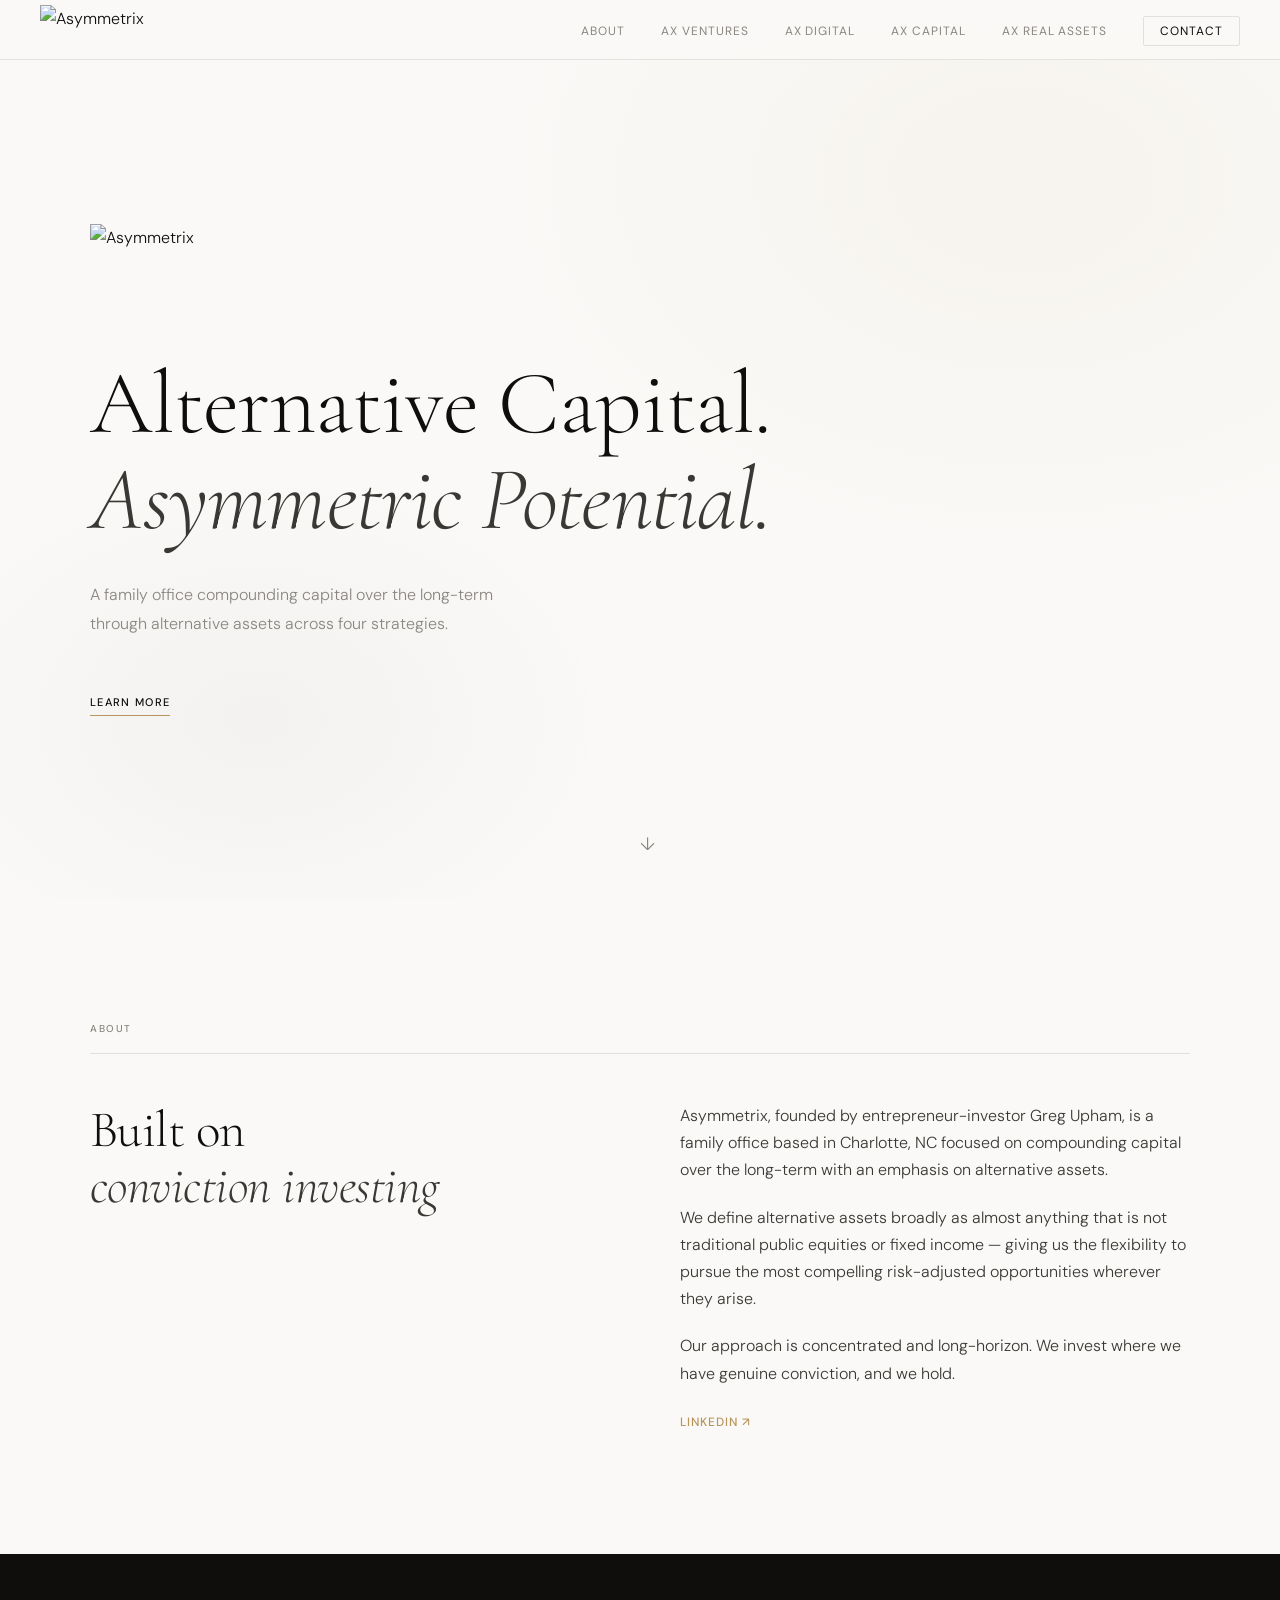
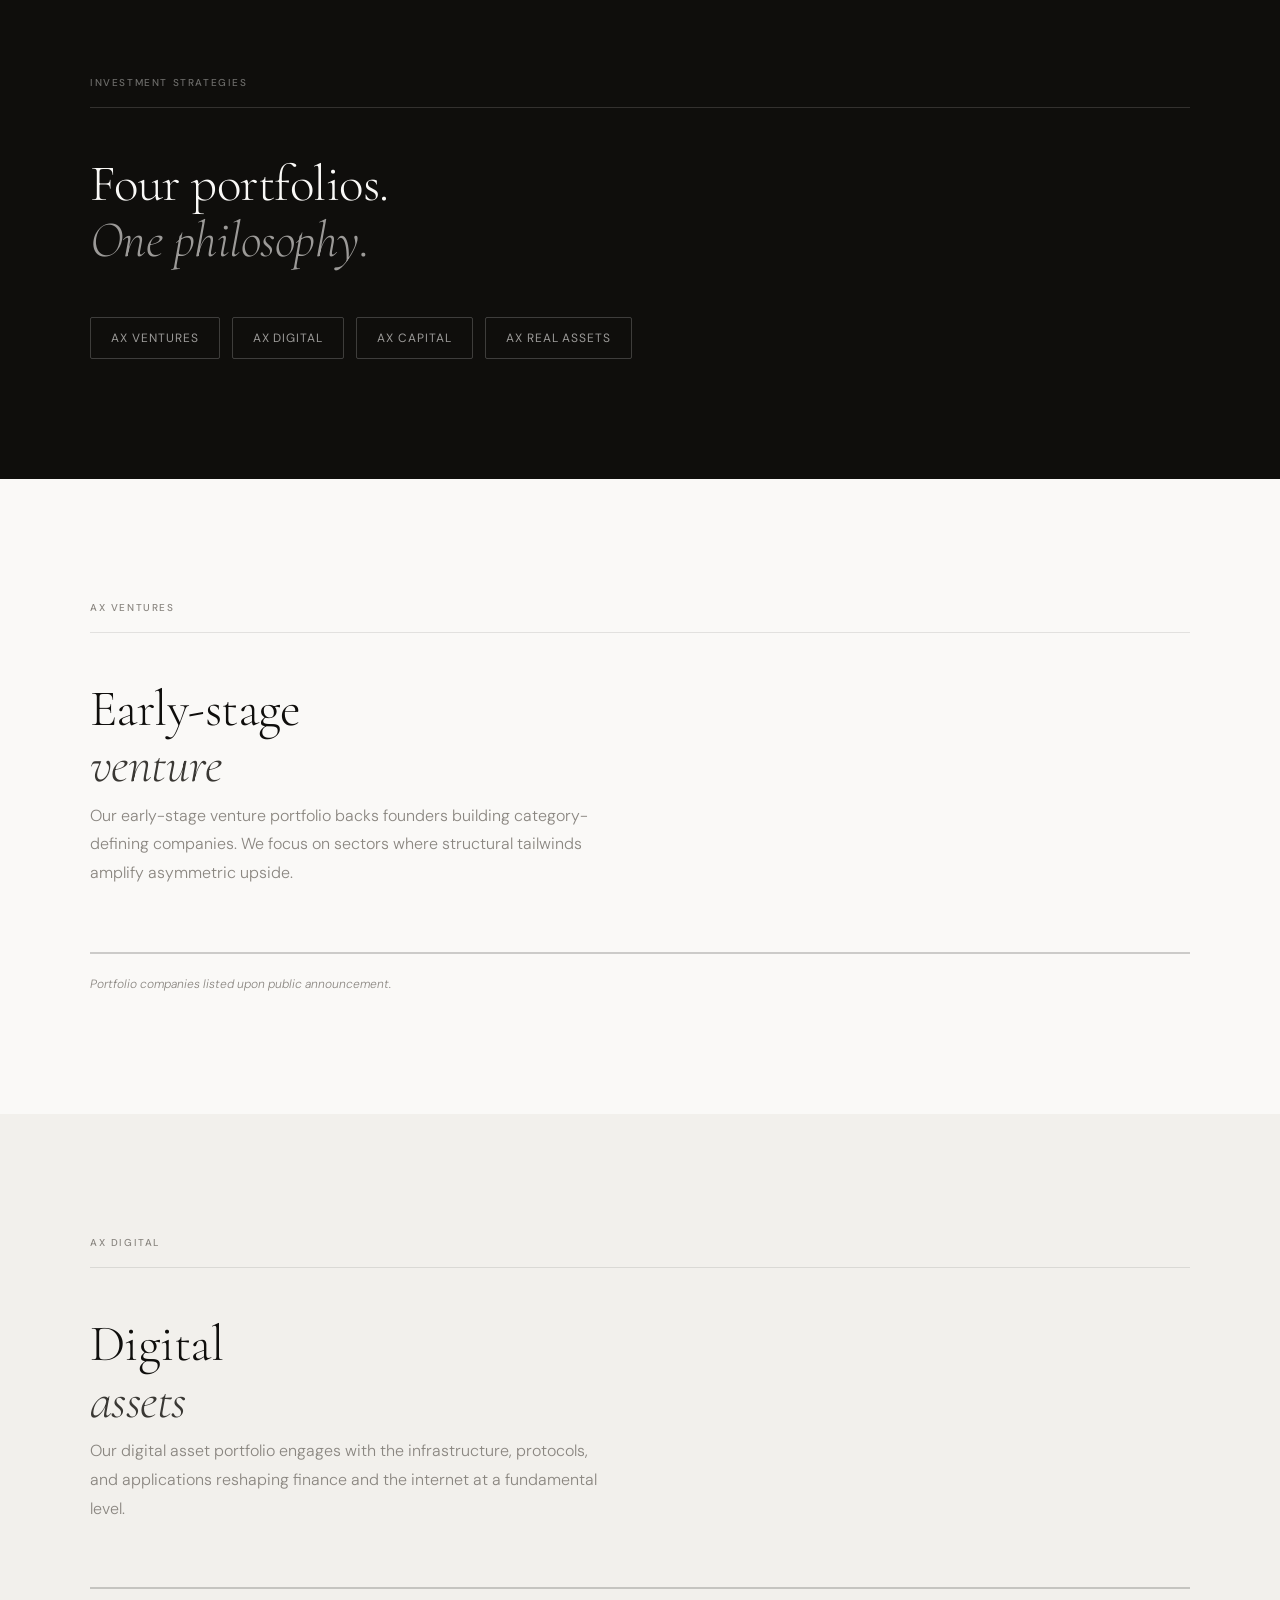
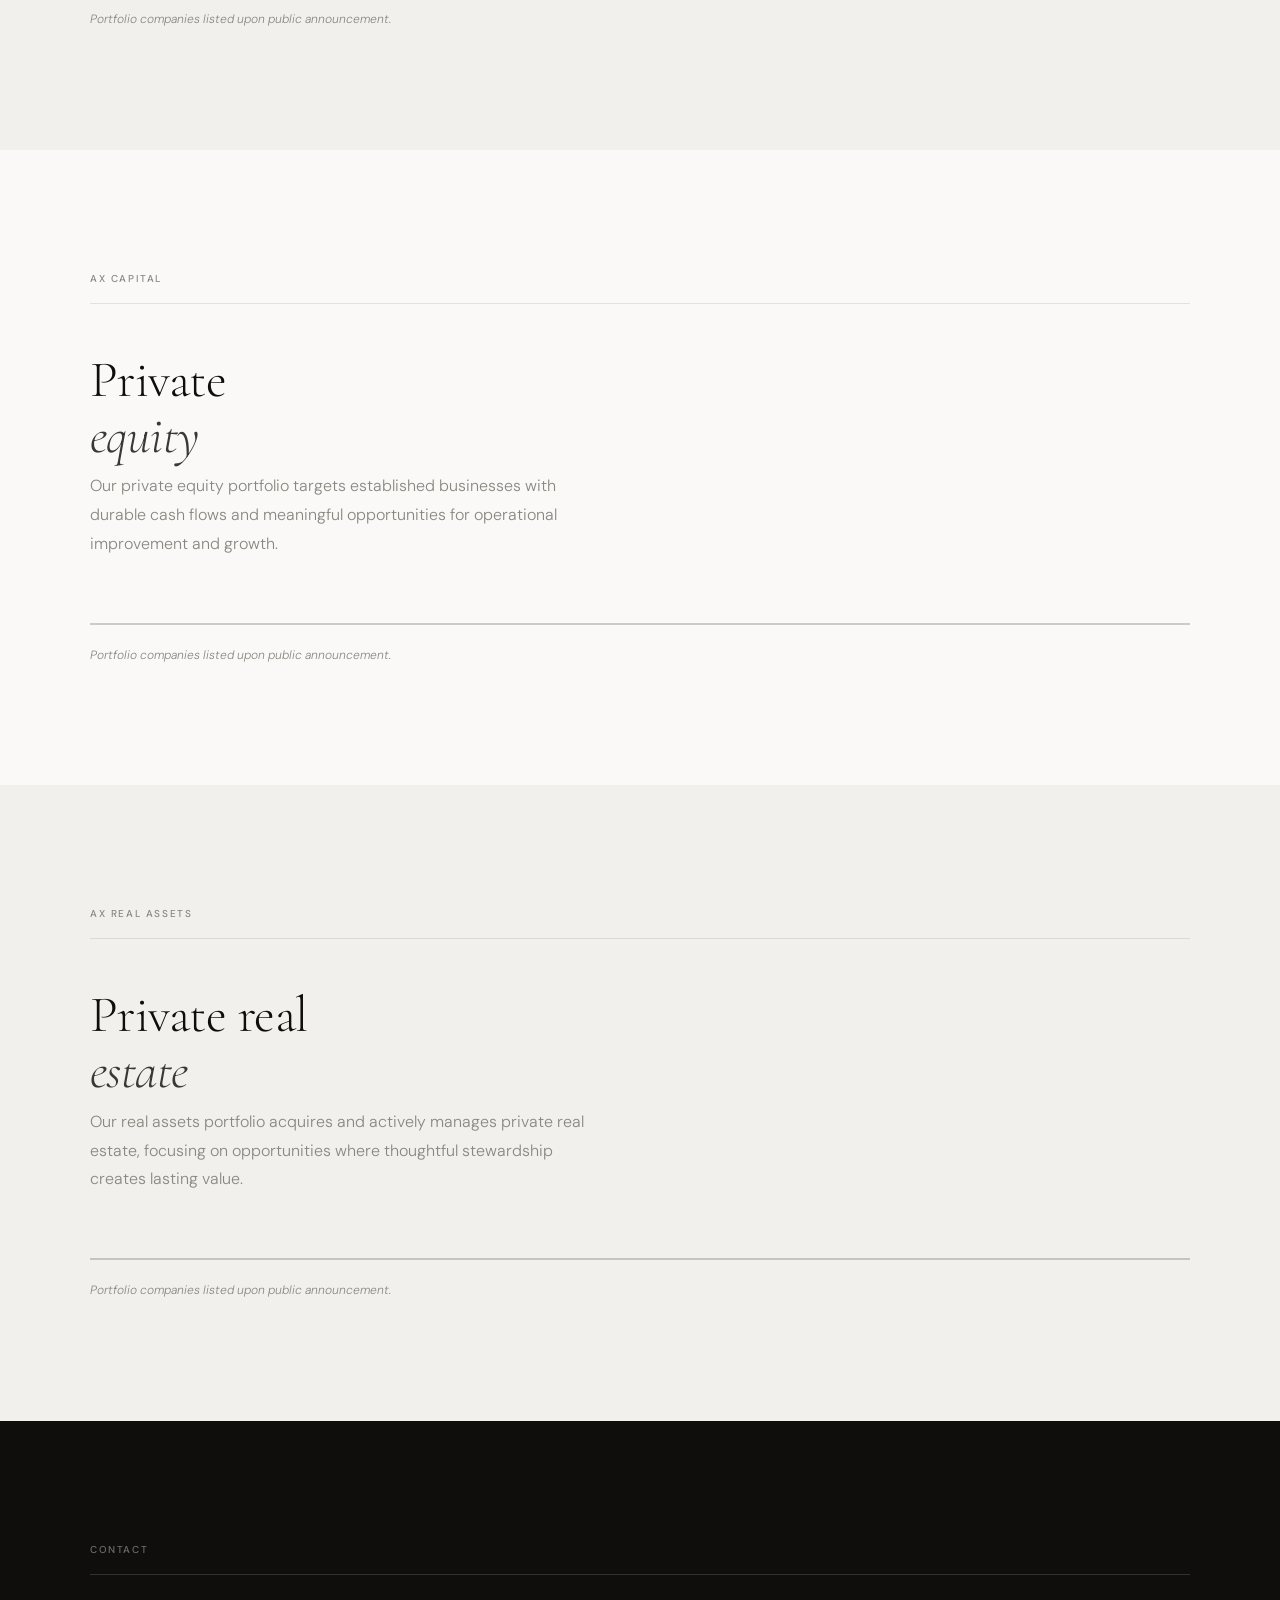
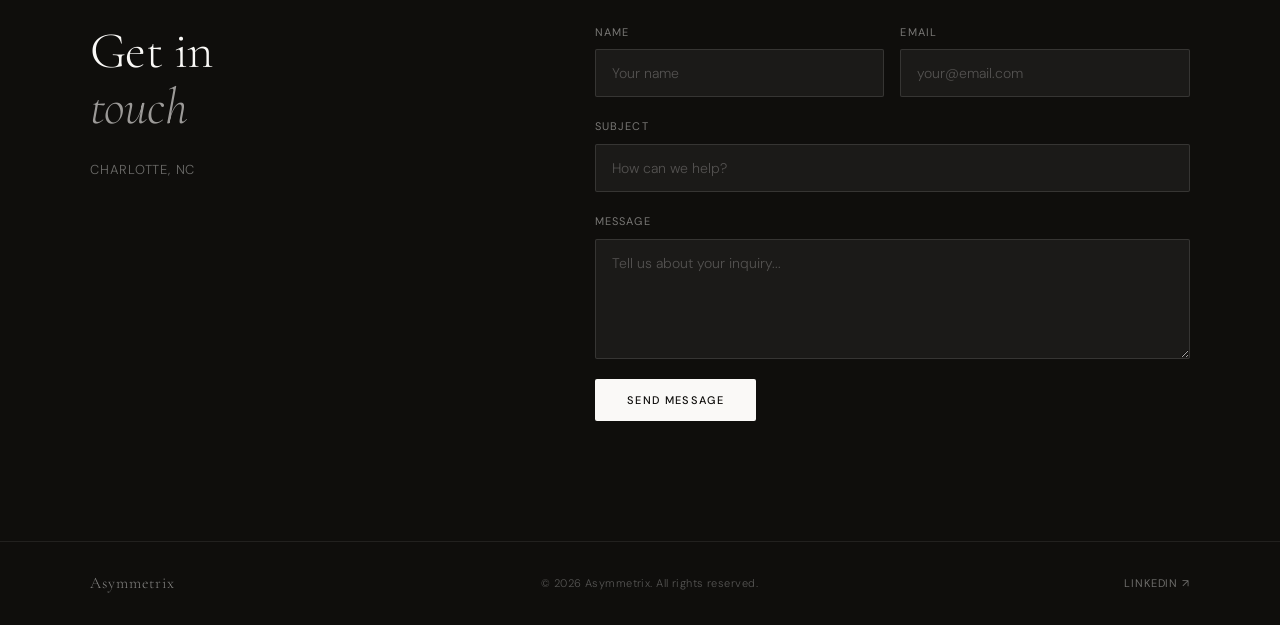
==== commit d53372c3: "Add base tag to index.html Add base tag for proper URL resolution." ====
--- a/index.html
+++ b/index.html
@@ -8,6 +8,7 @@
 <link rel="preconnect" href="https://fonts.gstatic.com" crossorigin>
 <link href="https://fonts.googleapis.com/css2?family=Cormorant+Garamond:ital,wght@0,300;0,400;0,600;1,300;1,400&family=DM+Sans:wght@300;400;500&display=swap" rel="stylesheet">
 <link rel="stylesheet" href="style.css">
+<base href="/Asymmetrix/">
 </head>
 <body>
 
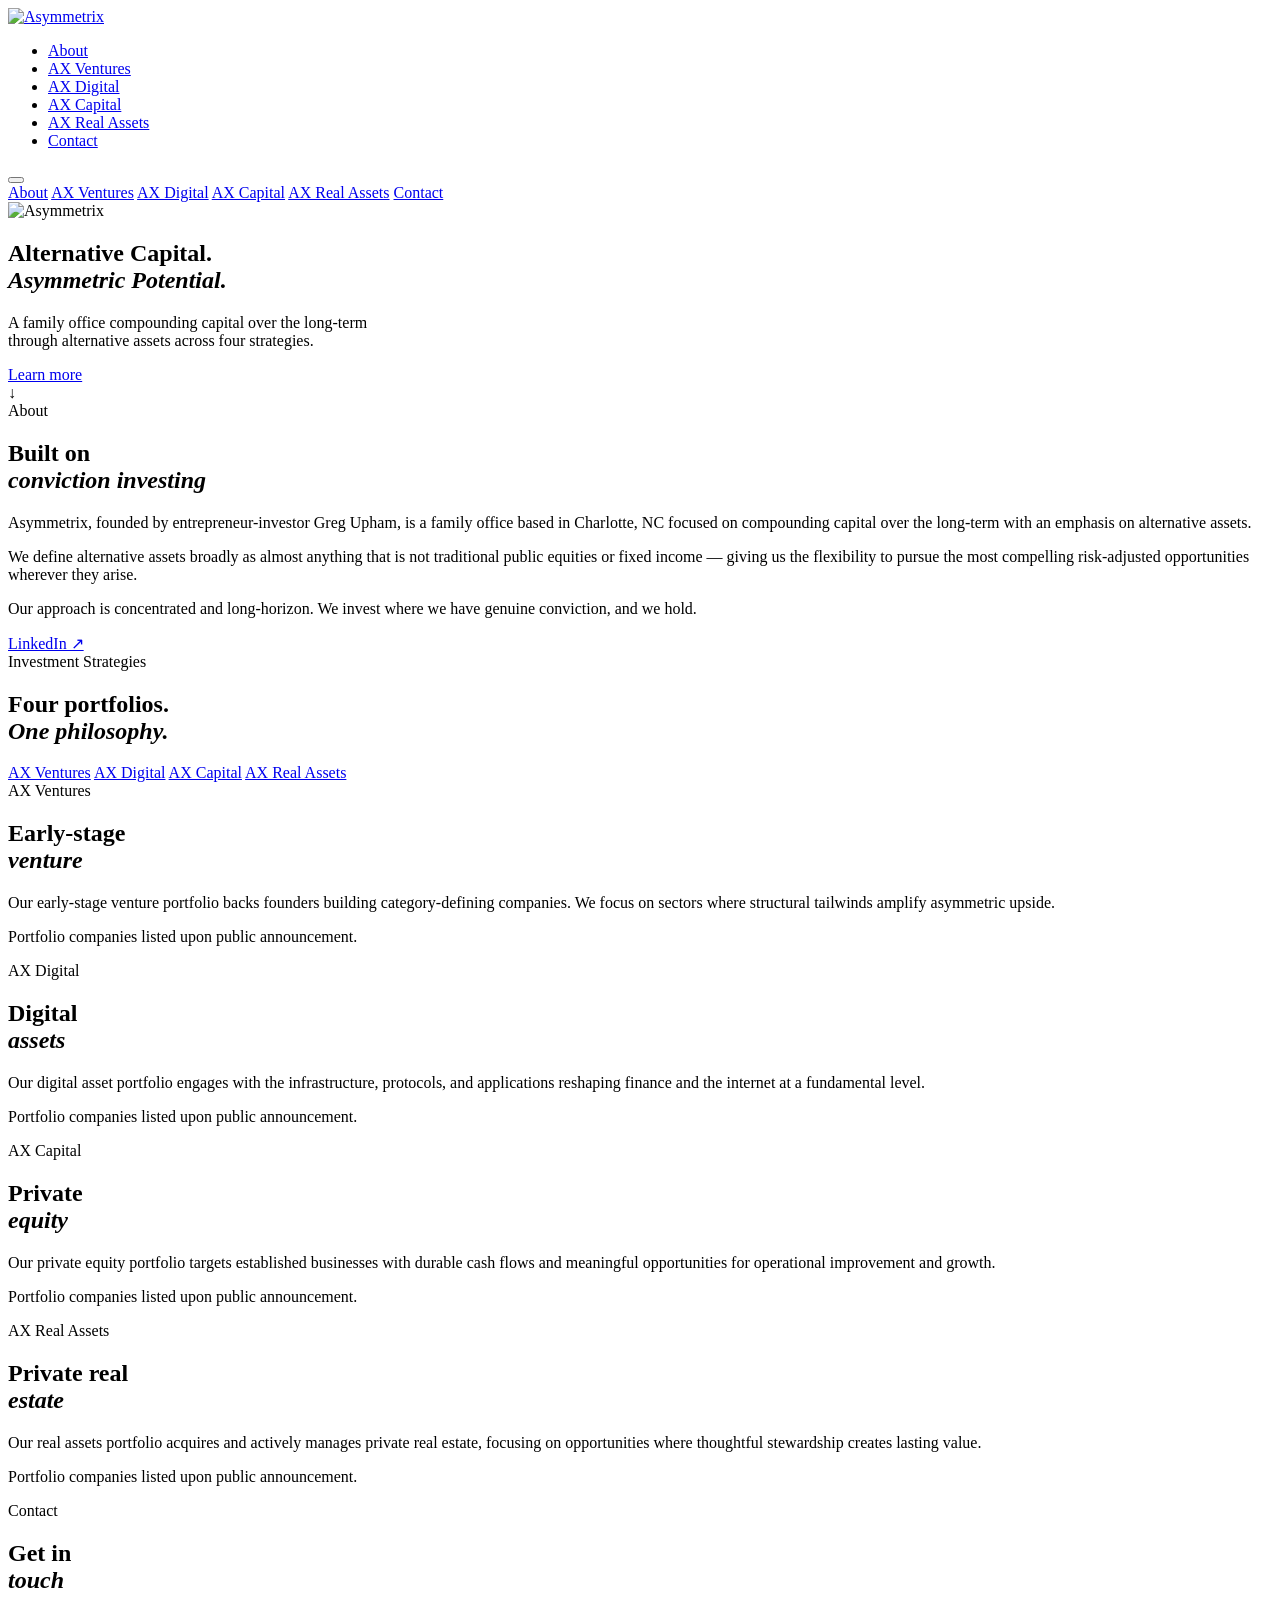
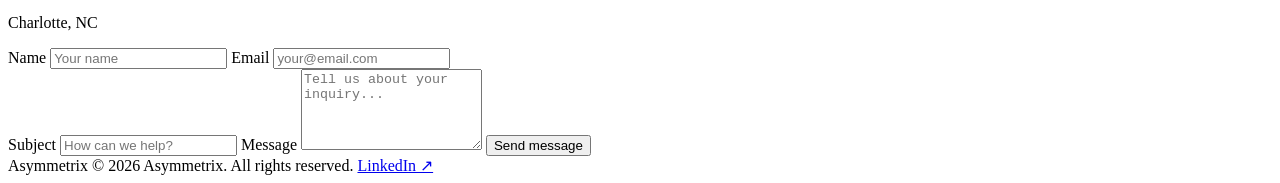
==== commit c675d02e: "Remove duplicate base tag in index.html" ====
--- a/index.html
+++ b/index.html
@@ -4,11 +4,11 @@
 <meta charset="UTF-8">
 <meta name="viewport" content="width=device-width, initial-scale=1.0">
 <title>Asymmetrix — Alternative Capital. Asymmetric Potential.</title>
+<base href="/Asymmetrix/">
 <link rel="preconnect" href="https://fonts.googleapis.com">
 <link rel="preconnect" href="https://fonts.gstatic.com" crossorigin>
 <link href="https://fonts.googleapis.com/css2?family=Cormorant+Garamond:ital,wght@0,300;0,400;0,600;1,300;1,400&family=DM+Sans:wght@300;400;500&display=swap" rel="stylesheet">
 <link rel="stylesheet" href="style.css">
-<base href="/Asymmetrix/">
 </head>
 <body>
 
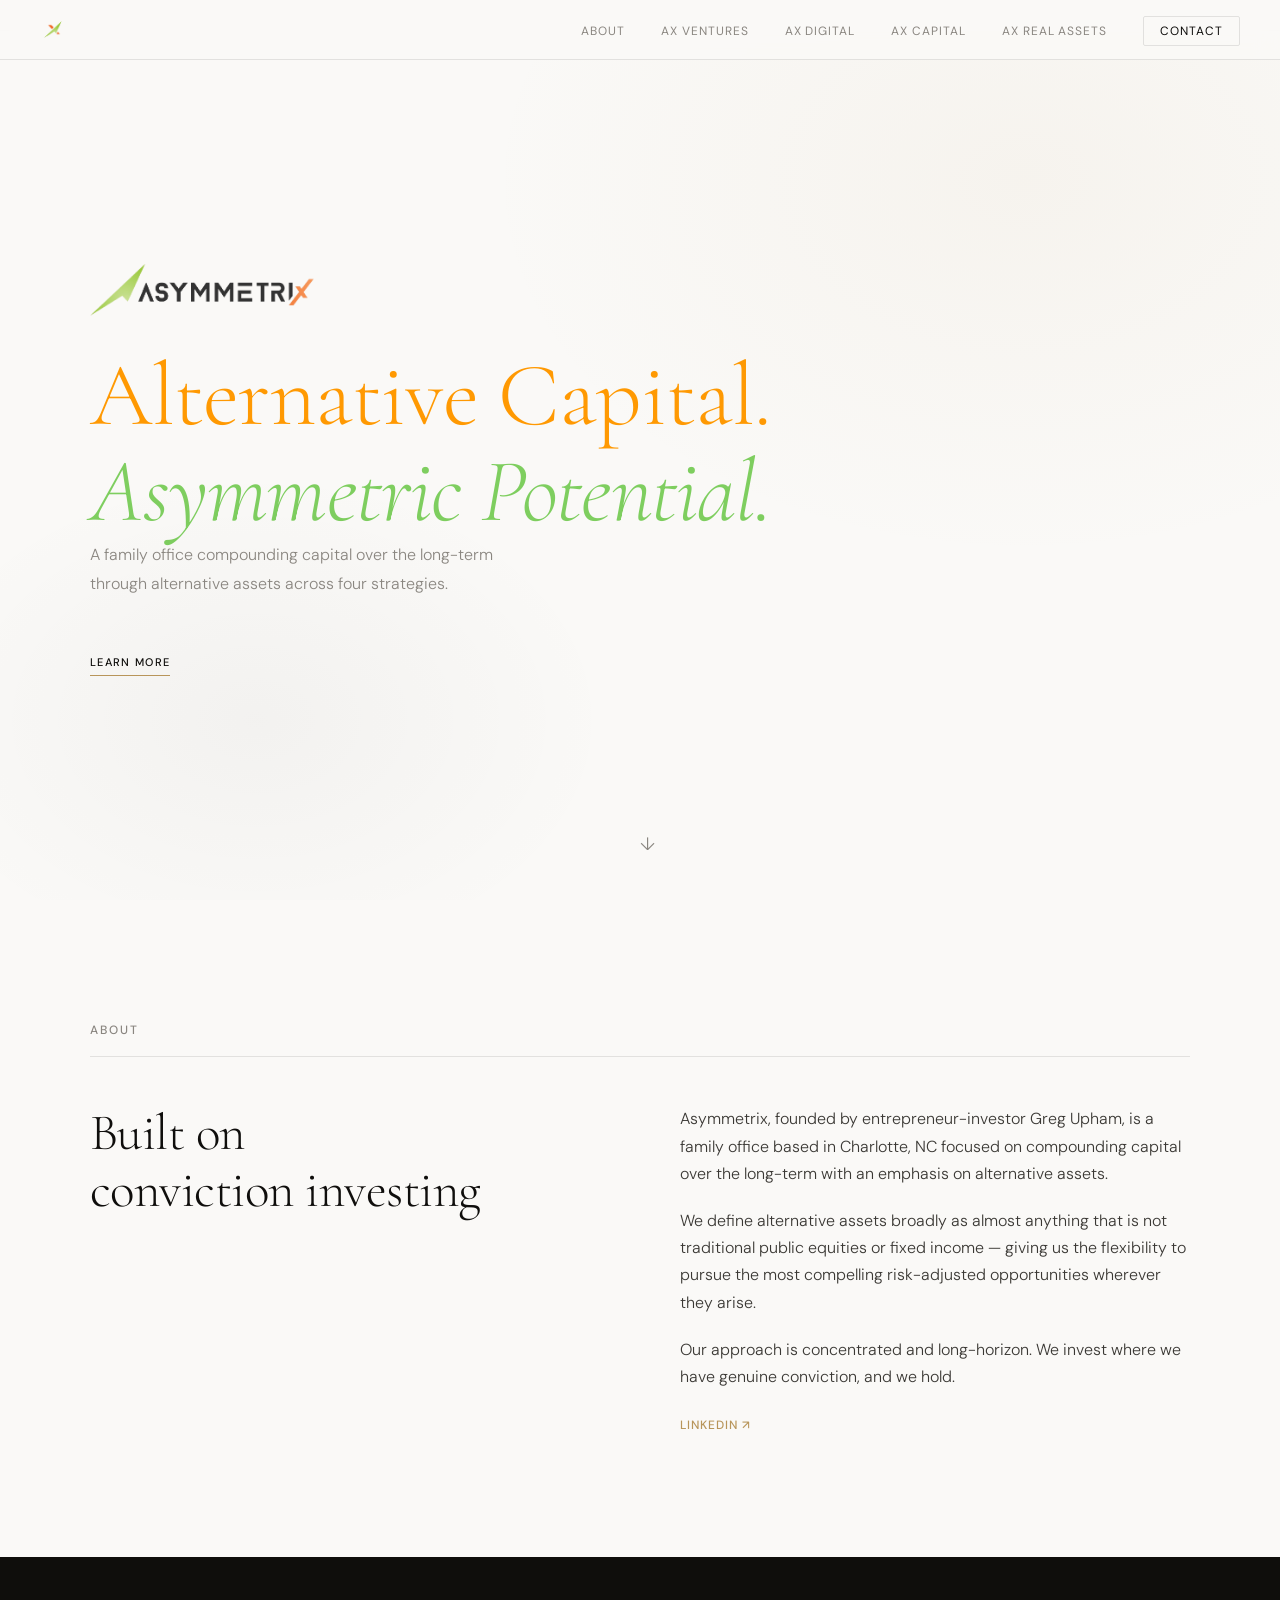
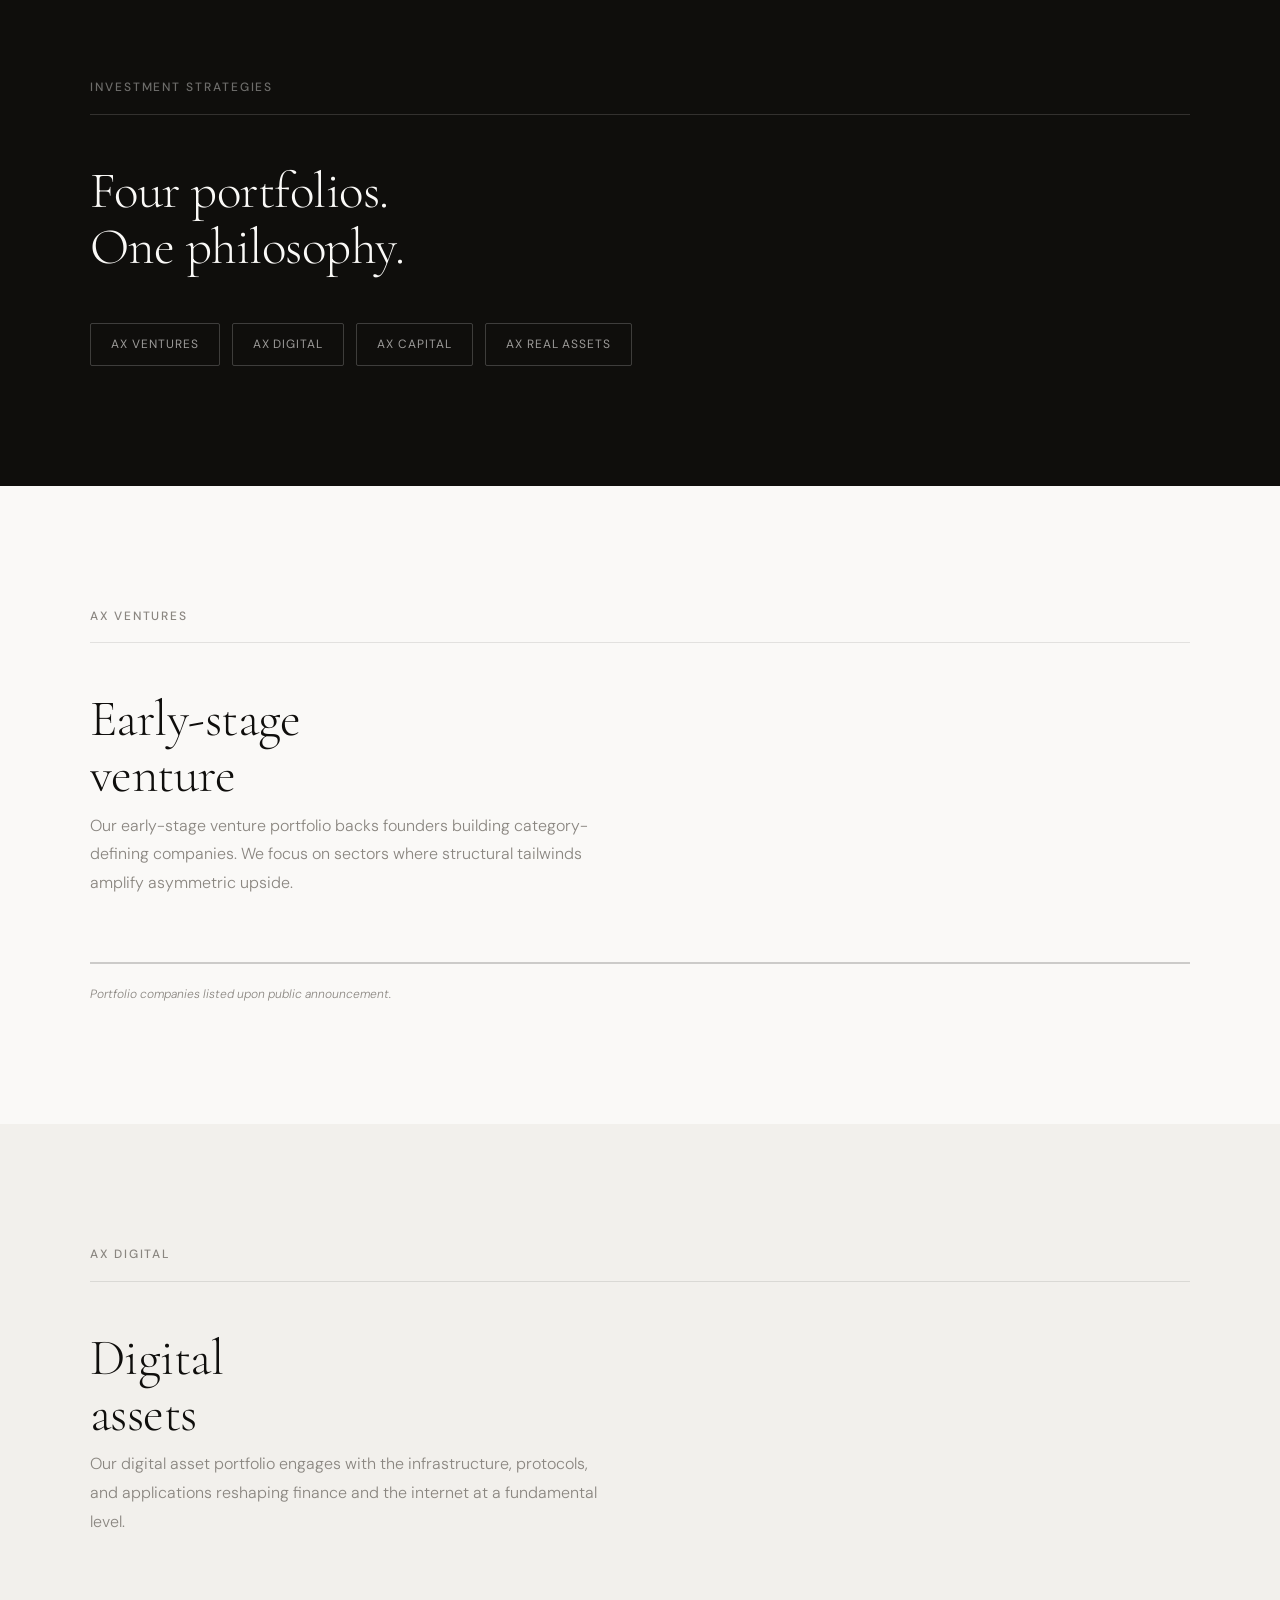
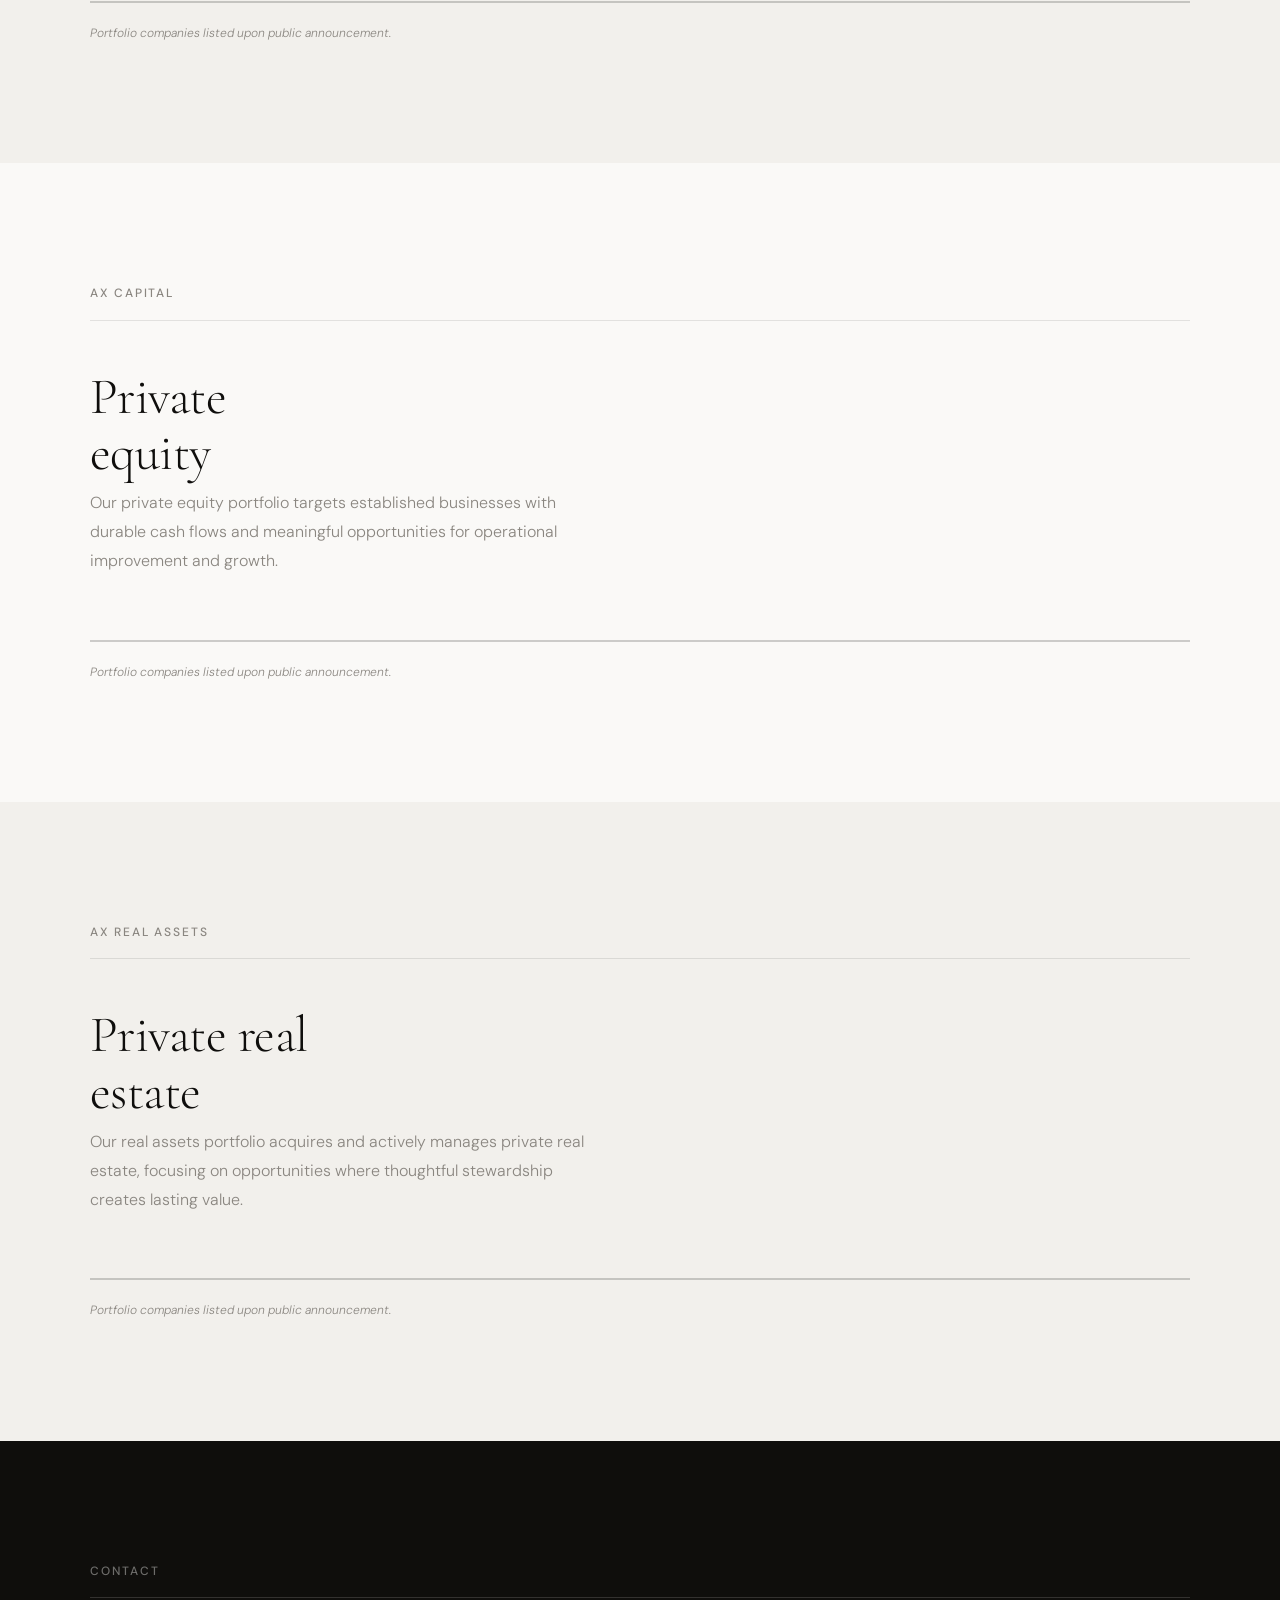
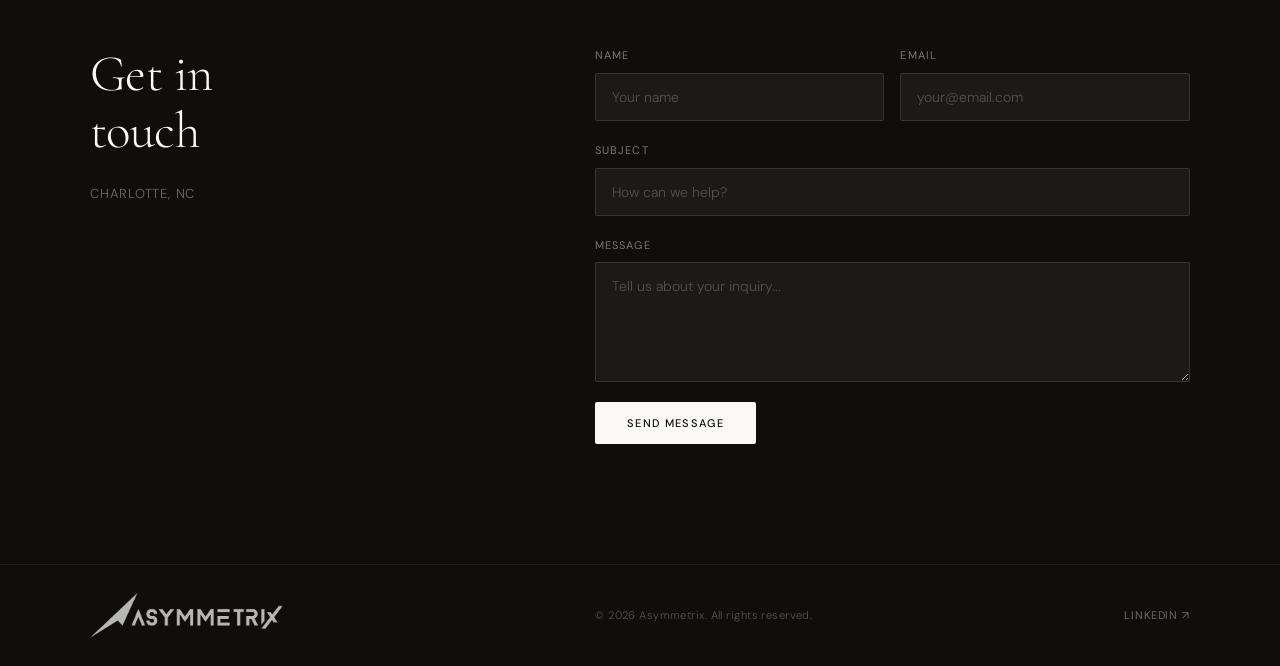
==== commit ec7ebca9: "Add files via upload" ====
--- a/index.html
+++ b/index.html
@@ -4,7 +4,6 @@
 <meta charset="UTF-8">
 <meta name="viewport" content="width=device-width, initial-scale=1.0">
 <title>Asymmetrix — Alternative Capital. Asymmetric Potential.</title>
-<base href="/Asymmetrix/">
 <link rel="preconnect" href="https://fonts.googleapis.com">
 <link rel="preconnect" href="https://fonts.gstatic.com" crossorigin>
 <link href="https://fonts.googleapis.com/css2?family=Cormorant+Garamond:ital,wght@0,300;0,400;0,600;1,300;1,400&family=DM+Sans:wght@300;400;500&display=swap" rel="stylesheet">
@@ -186,7 +185,7 @@
 <!-- FOOTER -->
 <footer class="footer">
   <div class="container footer-inner">
-    <span class="footer-logo">Asymmetrix</span>
+    <img src="logos/logo-full.png" alt="Asymmetrix" class="footer-logo-img">
     <span class="footer-copy">© 2026 Asymmetrix. All rights reserved.</span>
     <a href="https://www.linkedin.com/company/asymmetrix-capital/" target="_blank" class="footer-link">LinkedIn ↗</a>
   </div>
--- a/style.css
+++ b/style.css
@@ -60,7 +60,7 @@
   align-items: center;
 }
 .nav-logo-img {
-  height: 50px;
+  height: 28px;
   width: auto;
   display: block;
 }
@@ -166,7 +166,7 @@
   width: 100%;
 }
 .hero-logo {
-  height: 100px;
+  height: 52px;
   width: auto;
   margin-bottom: 32px;
   opacity: 0;
@@ -178,14 +178,11 @@
   font-weight: 300;
   line-height: 1.08;
   letter-spacing: -0.01em;
-  color: var(--ink);
-  margin-bottom: 32px;
-  opacity: 0;
-  animation: fadeUp 0.8s 0.4s forwards;
+  color: #ff9902;
 }
 .hero-headline em {
   font-style: italic;
-  color: var(--ink-light);
+  color: #7ece5f;
 }
 .hero-sub {
   font-size: 16px;
@@ -238,7 +235,7 @@
 }
 
 .section-label {
-  font-size: 10px;
+  font-size: 12px;
   font-weight: 500;
   letter-spacing: 0.16em;
   text-transform: uppercase;
@@ -261,10 +258,10 @@
 }
 .section-heading.light { color: var(--white); }
 .section-heading em {
-  font-style: italic;
-  color: var(--ink-light);
-}
-.section-heading.light em { color: rgba(250,249,247,0.6); }
+  font-style: normal;
+  color: inherit;
+}
+.section-heading.light em { color: inherit; }
 
 /* --- About --- */
 .about-grid {
@@ -455,12 +452,11 @@
   flex-wrap: wrap;
   gap: 12px;
 }
-.footer-logo {
-  font-family: var(--font-display);
-  font-size: 16px;
-  font-weight: 300;
-  letter-spacing: 0.06em;
-  color: rgba(250,249,247,0.5);
+.footer-logo-img {
+  height: 45px;
+  width: auto;
+  filter: brightness(0) invert(1);
+  opacity: 0.7;
 }
 .footer-copy {
   font-size: 11px;
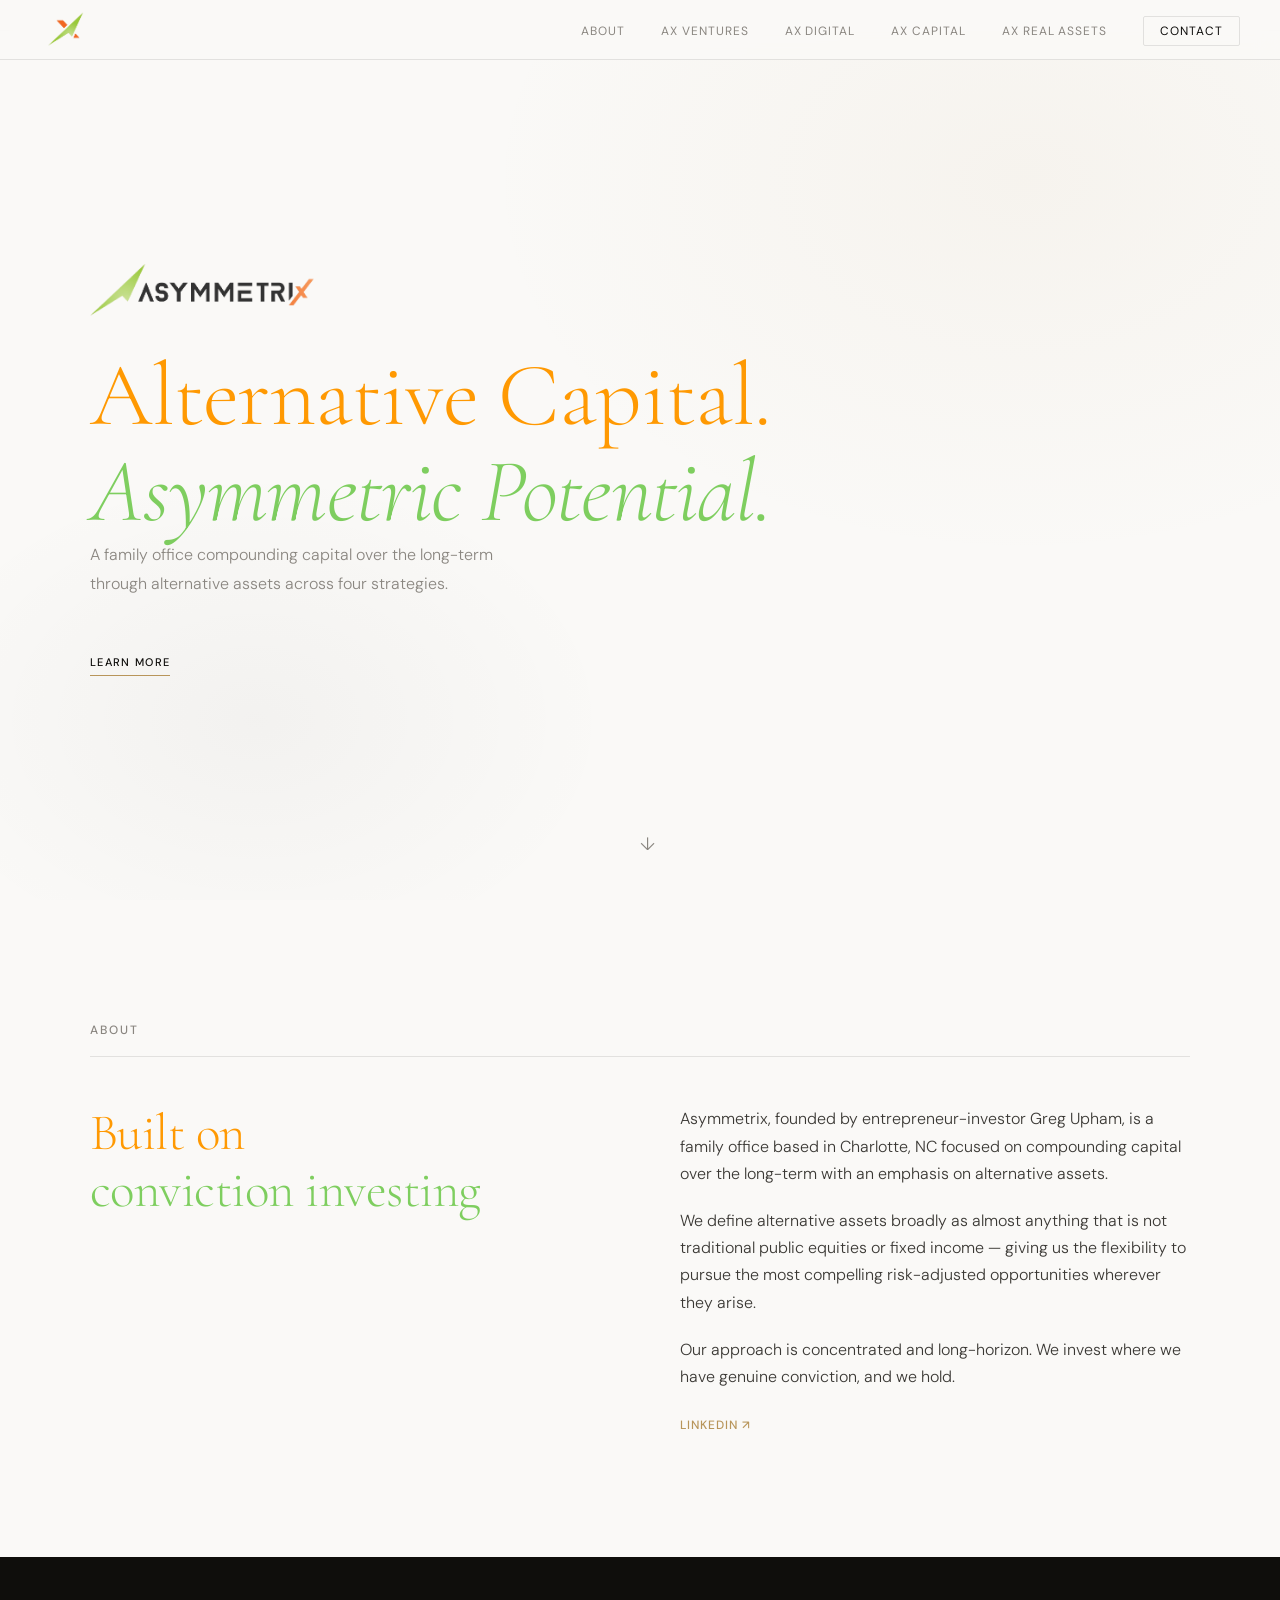
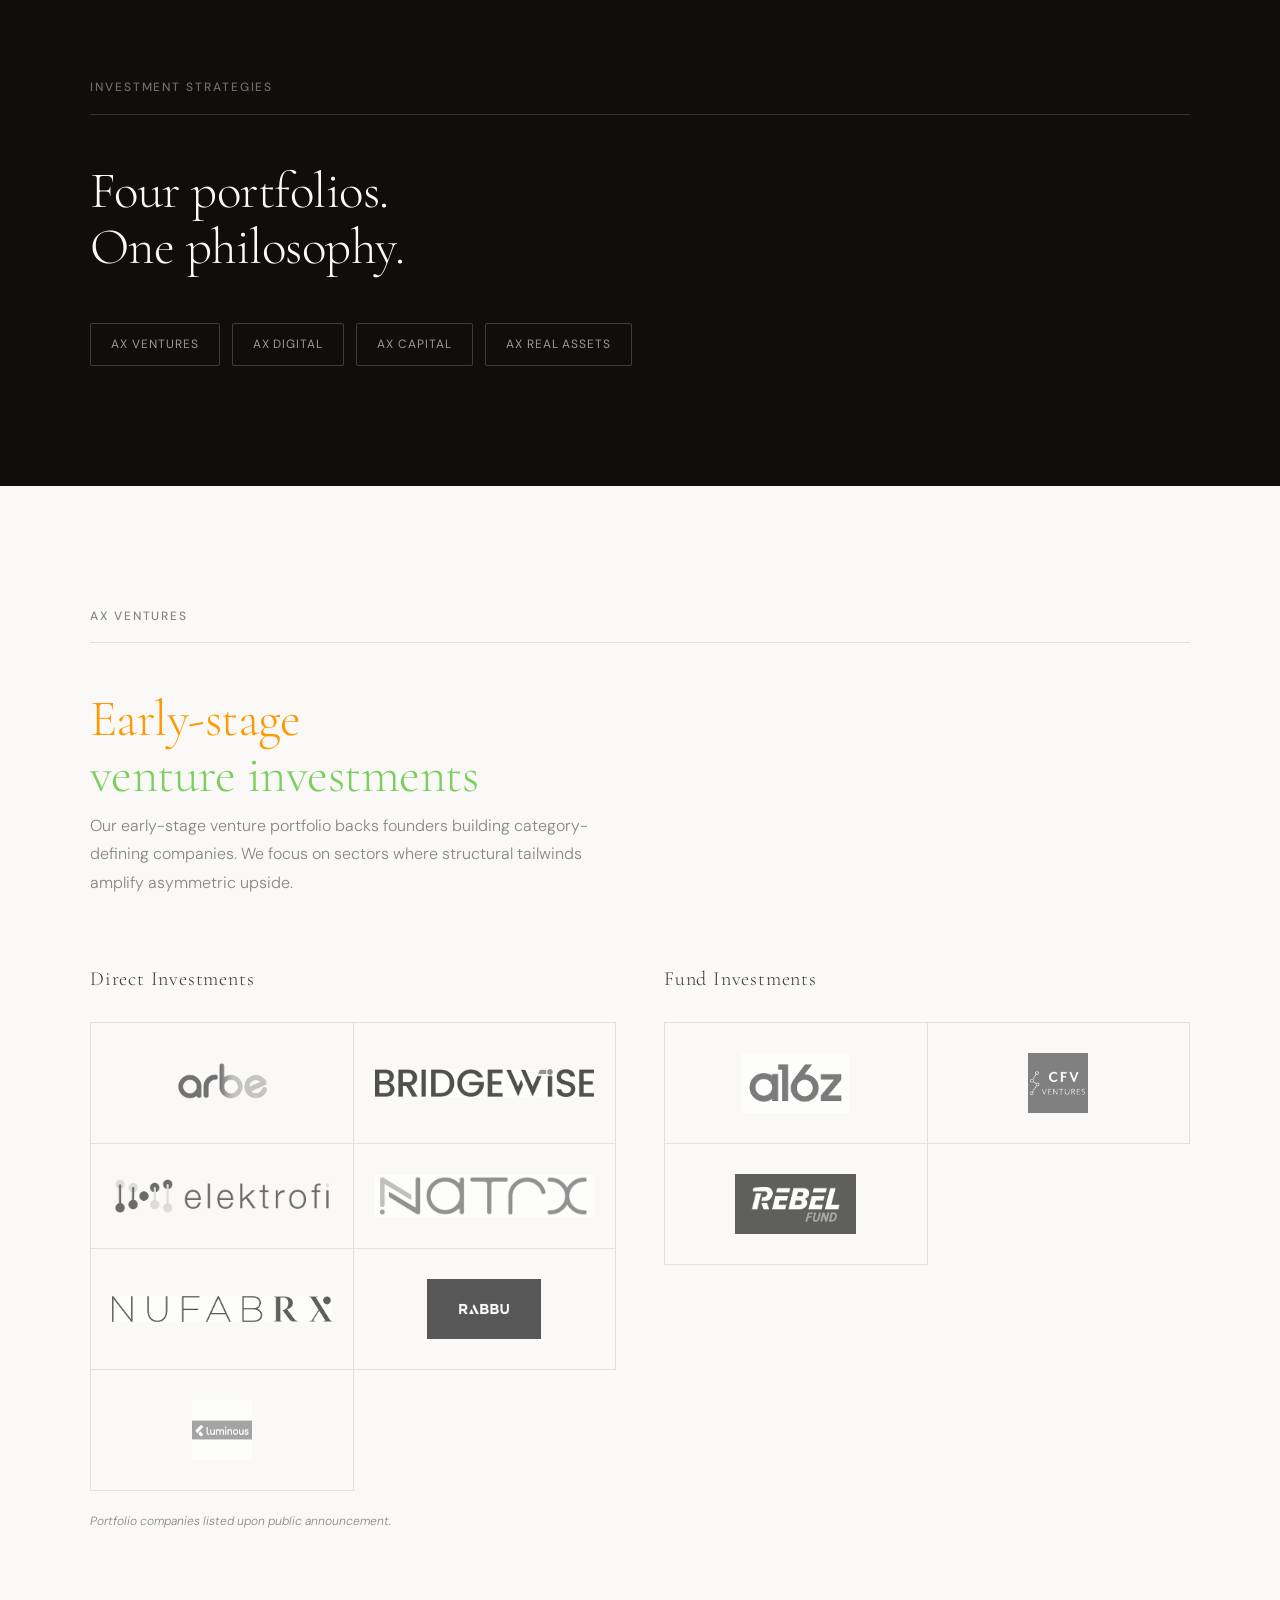
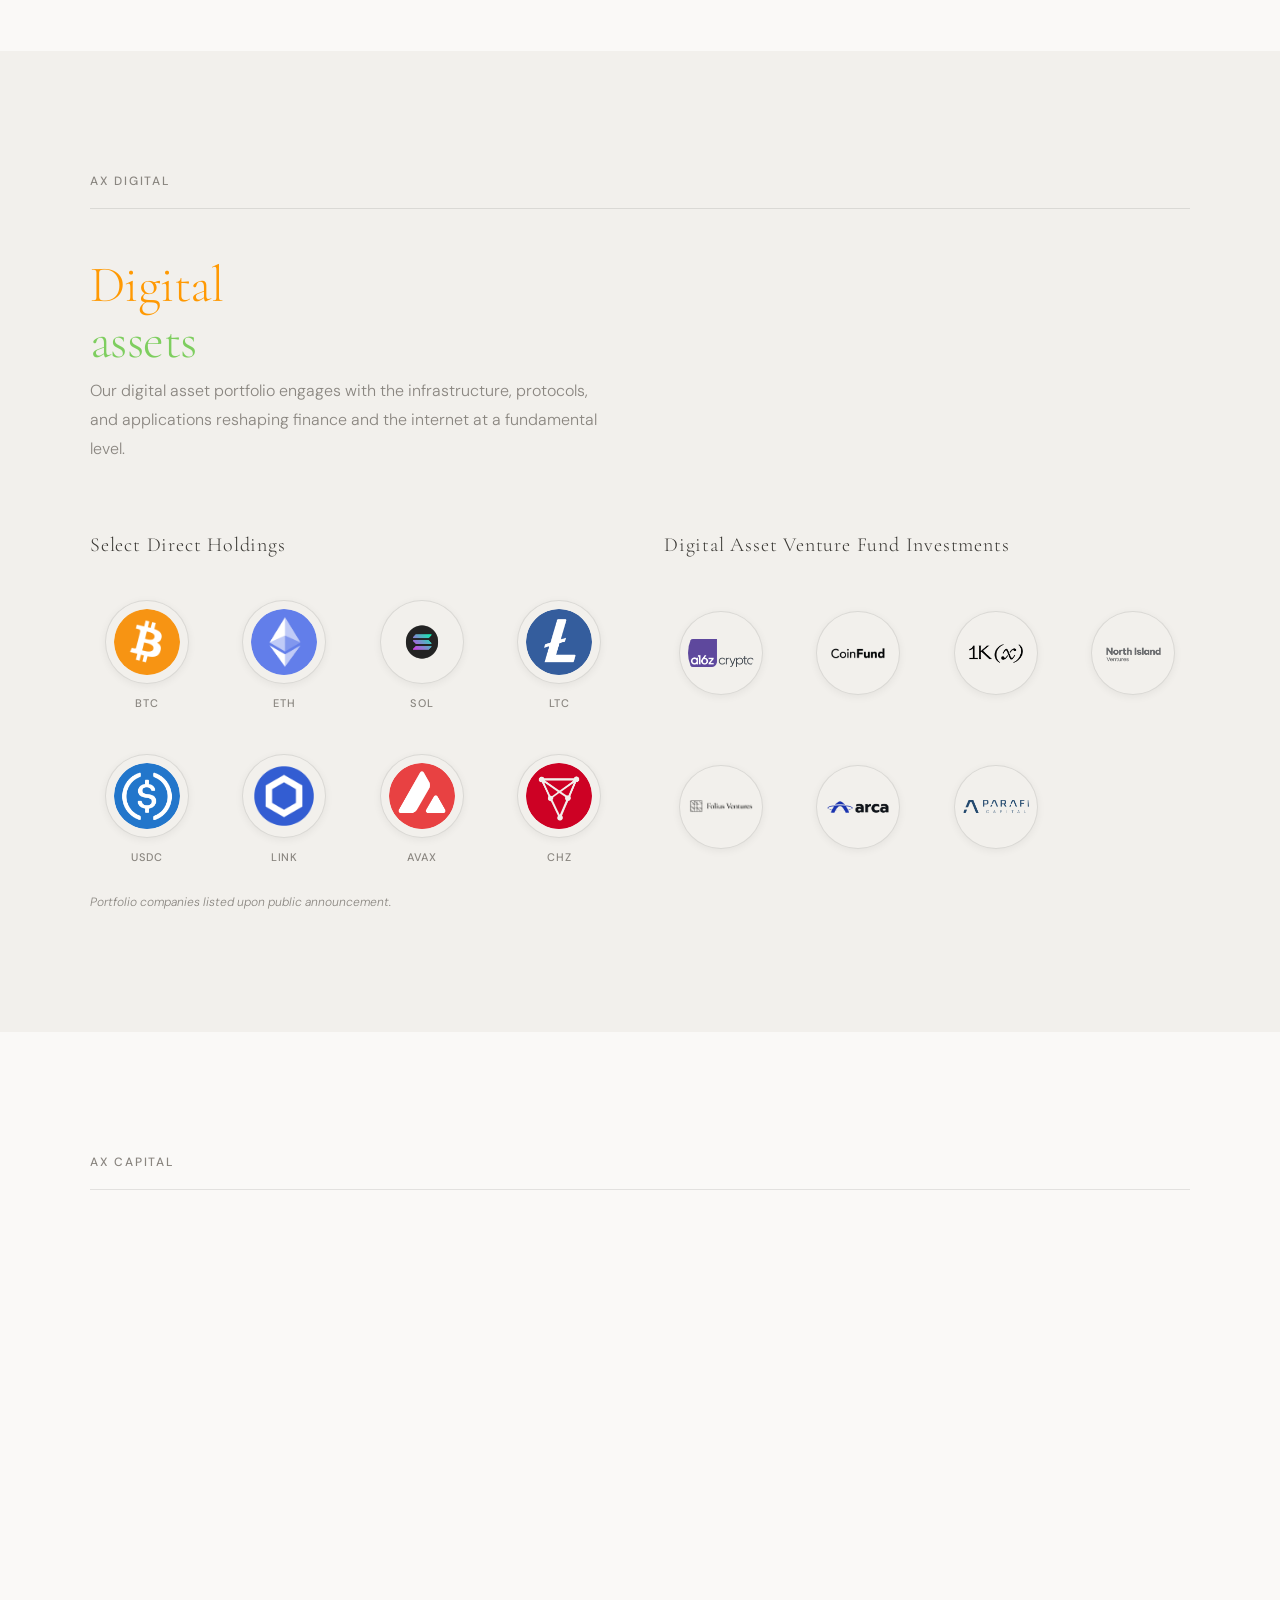
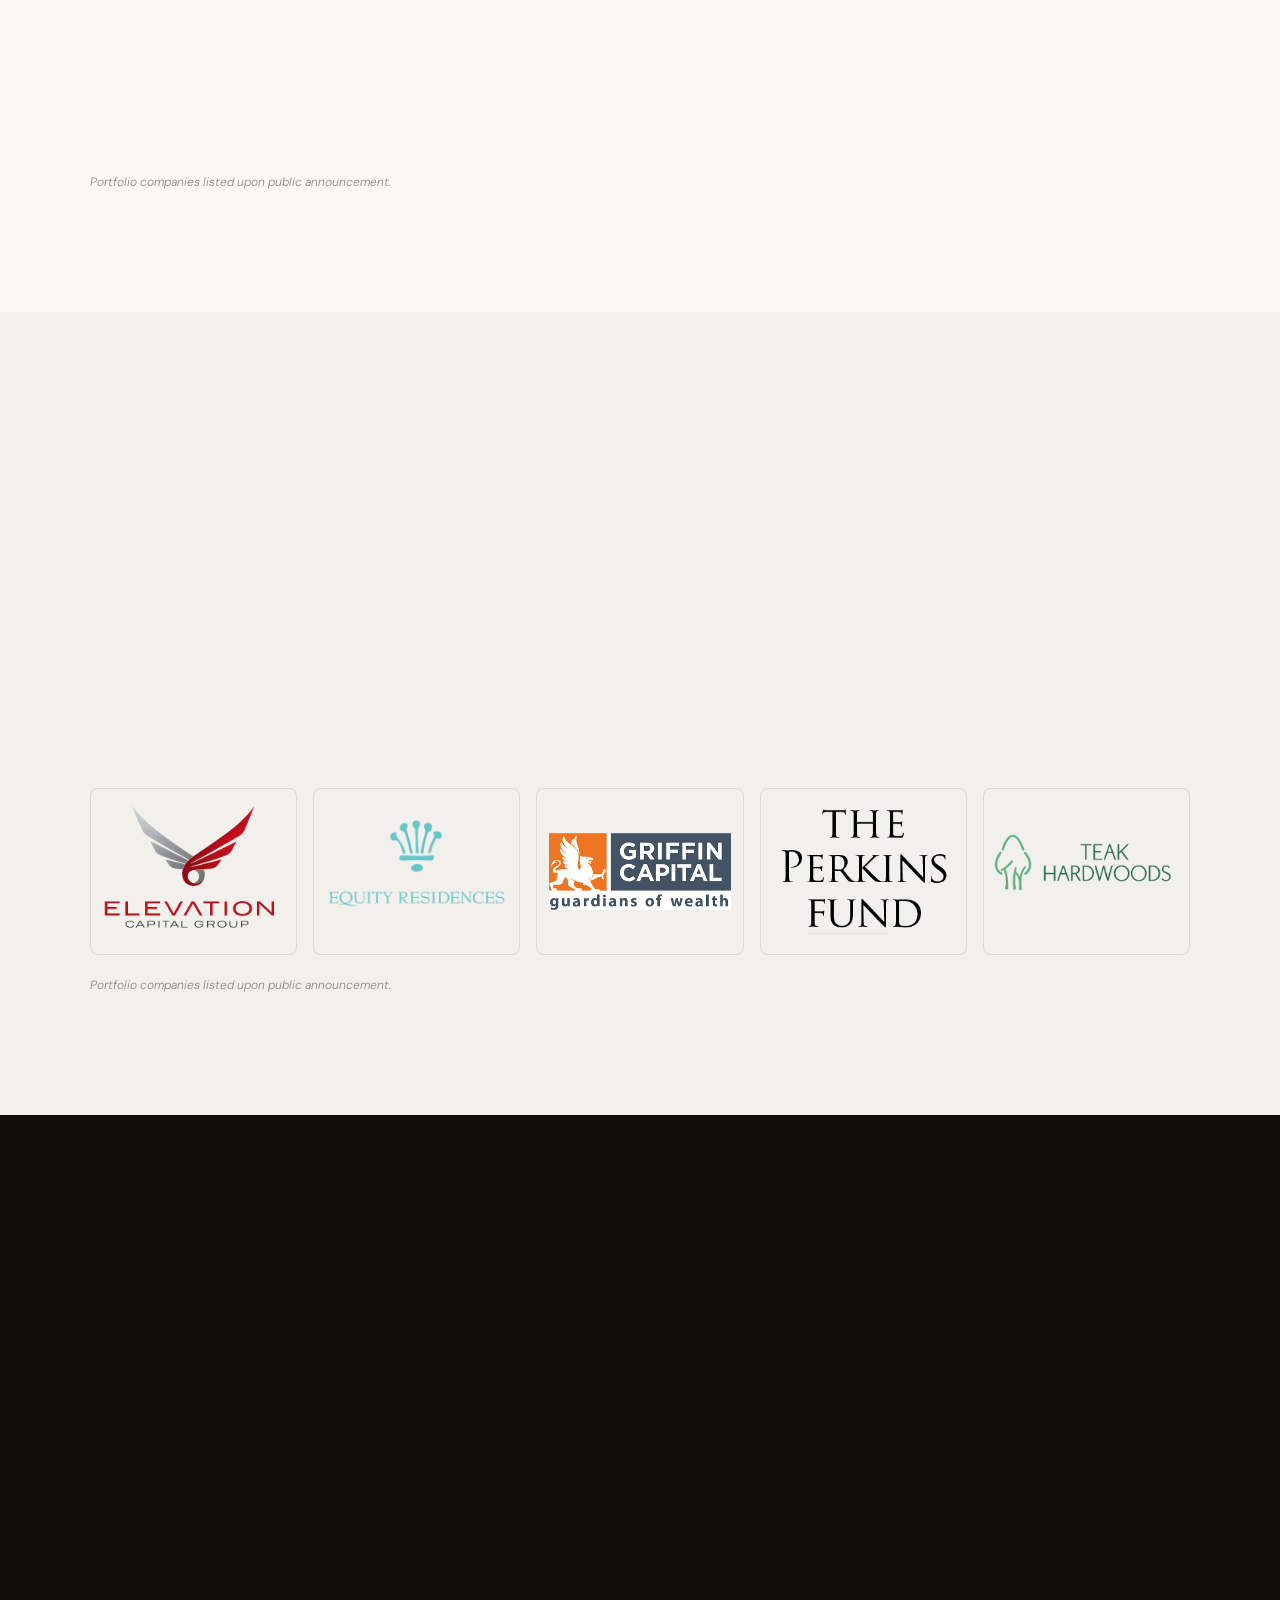
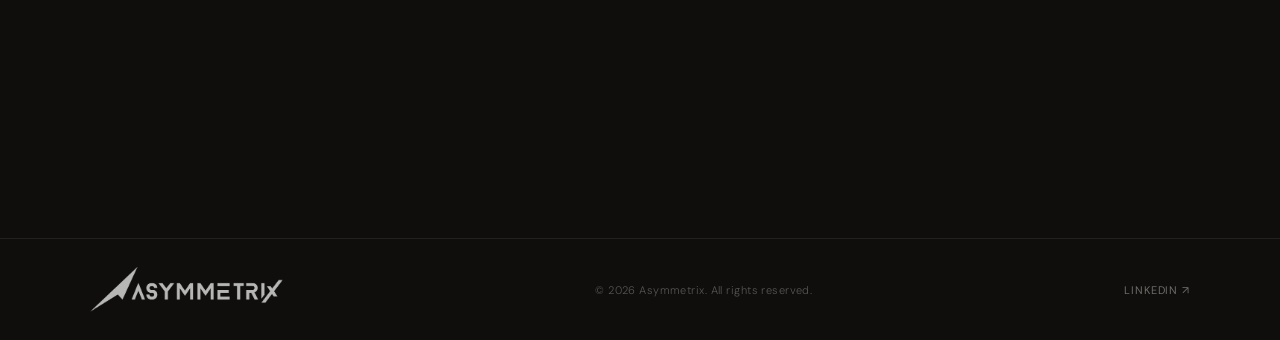
==== commit 5119b087: "Website redesign: portfolio sections, new logos, styling updates" ====
--- a/index.html
+++ b/index.html
@@ -88,12 +88,23 @@
     <div class="section-label">AX Ventures</div>
     <div class="strategy-header">
       <div class="strategy-title-block">
-        <h2 class="section-heading">Early-stage<br><em>venture</em></h2>
+        <h2 class="section-heading">Early-stage<br><em>venture investments</em></h2>
         <p class="strategy-desc">Our early-stage venture portfolio backs founders building category-defining companies. We focus on sectors where structural tailwinds amplify asymmetric upside.</p>
       </div>
     </div>
-    <div class="logo-grid" id="ventures-grid">
-      <!-- Populated by portfolio-data.js -->
+    <div class="panel-view">
+      <div class="panel">
+        <h3 class="sub-grid-heading">Direct Investments</h3>
+        <div class="logo-grid panel-grid" id="ventures-direct-grid">
+          <!-- Populated by portfolio-data.js -->
+        </div>
+      </div>
+      <div class="panel">
+        <h3 class="sub-grid-heading">Fund Investments</h3>
+        <div class="logo-grid panel-grid" id="ventures-funds-grid">
+          <!-- Populated by portfolio-data.js -->
+        </div>
+      </div>
     </div>
     <p class="portfolio-note">Portfolio companies listed upon public announcement.</p>
   </div>
@@ -109,8 +120,19 @@
         <p class="strategy-desc">Our digital asset portfolio engages with the infrastructure, protocols, and applications reshaping finance and the internet at a fundamental level.</p>
       </div>
     </div>
-    <div class="logo-grid" id="digital-grid">
-      <!-- Populated by portfolio-data.js -->
+    <div class="panel-view">
+      <div class="panel">
+        <h3 class="sub-grid-heading">Select Direct Holdings</h3>
+        <div class="pill-grid" id="digital-direct-grid">
+          <!-- Populated by portfolio-data.js -->
+        </div>
+      </div>
+      <div class="panel">
+        <h3 class="sub-grid-heading">Digital Asset Venture Fund Investments</h3>
+        <div class="card-grid" id="digital-funds-grid">
+          <!-- Populated by portfolio-data.js -->
+        </div>
+      </div>
     </div>
     <p class="portfolio-note">Portfolio companies listed upon public announcement.</p>
   </div>
@@ -122,7 +144,7 @@
     <div class="section-label">AX Capital</div>
     <div class="strategy-header">
       <div class="strategy-title-block">
-        <h2 class="section-heading">Private<br><em>equity</em></h2>
+        <h2 class="section-heading">Private<br><em>equity holdings</em></h2>
         <p class="strategy-desc">Our private equity portfolio targets established businesses with durable cash flows and meaningful opportunities for operational improvement and growth.</p>
       </div>
     </div>
@@ -143,7 +165,7 @@
         <p class="strategy-desc">Our real assets portfolio acquires and actively manages private real estate, focusing on opportunities where thoughtful stewardship creates lasting value.</p>
       </div>
     </div>
-    <div class="logo-grid" id="real-assets-grid">
+    <div class="mixed-grid" id="real-assets-grid">
       <!-- Populated by portfolio-data.js -->
     </div>
     <p class="portfolio-note">Portfolio companies listed upon public announcement.</p>
--- a/style.css
+++ b/style.css
@@ -60,7 +60,7 @@
   align-items: center;
 }
 .nav-logo-img {
-  height: 28px;
+  height: 56px;
   width: auto;
   display: block;
 }
@@ -255,11 +255,12 @@
   font-weight: 300;
   line-height: 1.1;
   letter-spacing: -0.01em;
+  color: #ff9902;
 }
 .section-heading.light { color: var(--white); }
 .section-heading em {
   font-style: normal;
-  color: inherit;
+  color: #7ece5f;
 }
 .section-heading.light em { color: inherit; }
 
@@ -329,26 +330,28 @@
 /* --- Logo grid --- */
 .logo-grid {
   display: grid;
-  grid-template-columns: repeat(auto-fill, minmax(180px, 1fr));
-  gap: 1px;
-  background: var(--border);
-  border: 1px solid var(--border);
+  grid-template-columns: repeat(auto-fit, minmax(200px, 1fr));
+  gap: 0;
+  border-top: 1px solid var(--border);
+  border-left: 1px solid var(--border);
 }
 .logo-item {
   background: var(--white);
   display: flex;
   align-items: center;
   justify-content: center;
-  padding: 36px 24px;
-  min-height: 110px;
+  padding: 30px 21px;
+  min-height: 105px;
+  border-right: 1px solid var(--border);
+  border-bottom: 1px solid var(--border);
   transition: background 0.2s;
 }
 .section-tinted .logo-item { background: var(--off-white); }
 .logo-item:hover { background: var(--off-white); }
 .section-tinted .logo-item:hover { background: #ebe8e2; }
 .logo-item img {
-  max-height: 36px;
-  max-width: 120px;
+  max-height: 60px;
+  max-width: 100%;
   width: auto;
   filter: grayscale(100%);
   opacity: 0.7;
@@ -362,6 +365,163 @@
   letter-spacing: 0.04em;
   color: var(--ink-light);
 }
+/* --- Token circular icon grid --- */
+.pill-grid {
+  display: grid;
+  grid-template-columns: repeat(4, 1fr);
+  gap: 24px;
+}
+.token-pill {
+  display: flex;
+  flex-direction: column;
+  align-items: center;
+  gap: 10px;
+  text-decoration: none;
+  padding: 12px 8px;
+  border-radius: 12px;
+  height: 130px;
+  transition: background 0.2s, transform 0.2s;
+}
+.token-pill:hover {
+  background: rgba(0,0,0,0.03);
+  transform: translateY(-2px);
+}
+.section-tinted .token-pill:hover { background: rgba(0,0,0,0.04); }
+.token-pill-icon {
+  width: 84px;
+  height: 84px;
+  border-radius: 50%;
+  object-fit: contain;
+  background: var(--white);
+  border: 1px solid var(--border);
+  padding: 8px;
+  box-shadow: 0 2px 8px rgba(0,0,0,0.06);
+  transition: box-shadow 0.2s, border-color 0.2s;
+}
+.section-tinted .token-pill-icon { background: var(--off-white); }
+.token-pill:hover .token-pill-icon {
+  border-color: var(--accent);
+  box-shadow: 0 4px 14px rgba(0,0,0,0.1);
+}
+.token-pill-label {
+  font-family: var(--font-body);
+  font-size: 11px;
+  font-weight: 500;
+  letter-spacing: 0.06em;
+  text-transform: uppercase;
+  color: var(--ink-muted);
+}
+
+/* --- Borderless flowing logo grid --- */
+.card-grid {
+  display: grid;
+  grid-template-columns: repeat(4, 1fr);
+  gap: 24px;
+}
+.card-tile {
+  display: flex;
+  flex-direction: column;
+  align-items: center;
+  justify-content: center;
+  gap: 10px;
+  text-decoration: none;
+  padding: 12px 8px;
+  border-radius: 12px;
+  height: 130px;
+  overflow: hidden;
+  transition: background 0.2s, transform 0.2s;
+}
+.card-tile:hover {
+  background: rgba(0,0,0,0.03);
+  transform: translateY(-2px);
+}
+.section-tinted .card-tile:hover { background: rgba(0,0,0,0.04); }
+.card-tile-logo {
+  width: 84px;
+  height: 84px;
+  object-fit: contain;
+  border-radius: 50%;
+  background: var(--white);
+  border: 1px solid var(--border);
+  padding: 8px;
+  box-shadow: 0 2px 8px rgba(0,0,0,0.06);
+  transition: box-shadow 0.2s, border-color 0.2s;
+  box-shadow: 0 2px 8px rgba(0,0,0,0.06);
+}
+.section-tinted .card-tile-logo { background: var(--off-white); }
+.card-tile-name {
+  display: none;
+}
+
+/* --- Mixed card grid --- */
+.mixed-grid {
+  display: grid;
+  grid-template-columns: repeat(5, 1fr);
+  gap: 16px;
+}
+.mixed-card {
+  background: var(--white);
+  border: 1px solid var(--border);
+  border-radius: 8px;
+  display: flex;
+  align-items: center;
+  justify-content: center;
+  padding: 12px;
+  min-height: 110px;
+  text-decoration: none;
+  transition: border-color 0.2s, transform 0.2s;
+}
+.section-tinted .mixed-card { background: var(--off-white); }
+.mixed-card:hover {
+  border-color: var(--accent);
+  transform: translateY(-2px);
+}
+.mixed-card img {
+  max-height: 100%;
+  max-width: 100%;
+  width: auto;
+  object-fit: contain;
+}
+.mixed-card img.logo-oversized {
+  transform: scale(1.6);
+}
+.mixed-card-text {
+  font-family: var(--font-display);
+  font-size: 20px;
+  font-weight: 300;
+  color: var(--ink-light);
+  text-align: center;
+  letter-spacing: 0.02em;
+}
+
+/* --- Panel view (side-by-side grids) --- */
+.panel-view {
+  display: grid;
+  grid-template-columns: 1fr 1fr;
+  gap: 48px;
+  align-items: start;
+}
+.panel-view .sub-grid-heading {
+  min-height: 40px;
+}
+.panel-grid {
+  grid-template-columns: repeat(2, 1fr);
+}
+
+/* --- Sub-grid headings --- */
+.sub-grid-heading {
+  font-family: var(--font-display);
+  font-size: 20px;
+  font-weight: 300;
+  letter-spacing: 0.04em;
+  color: var(--ink-light);
+  margin-bottom: 20px;
+  margin-top: 48px;
+}
+.sub-grid-heading:first-of-type {
+  margin-top: 0;
+}
+
 .portfolio-note {
   font-size: 12px;
   color: var(--ink-muted);
@@ -500,7 +660,8 @@
   .nav-burger { display: flex; }
   .about-grid,
   .strategy-header,
-  .contact-grid { grid-template-columns: 1fr; gap: 40px; }
+  .contact-grid,
+  .panel-view { grid-template-columns: 1fr; gap: 40px; }
   .form-row { grid-template-columns: 1fr; }
   :root { --section-pad: 80px; }
   #nav { padding: 0 24px; }
@@ -509,5 +670,6 @@
 }
 @media (max-width: 500px) {
   .logo-grid { grid-template-columns: repeat(2, 1fr); }
+  .mixed-grid { grid-template-columns: repeat(2, 1fr); }
   .hero { padding-top: calc(var(--nav-h) + 40px); }
 }
